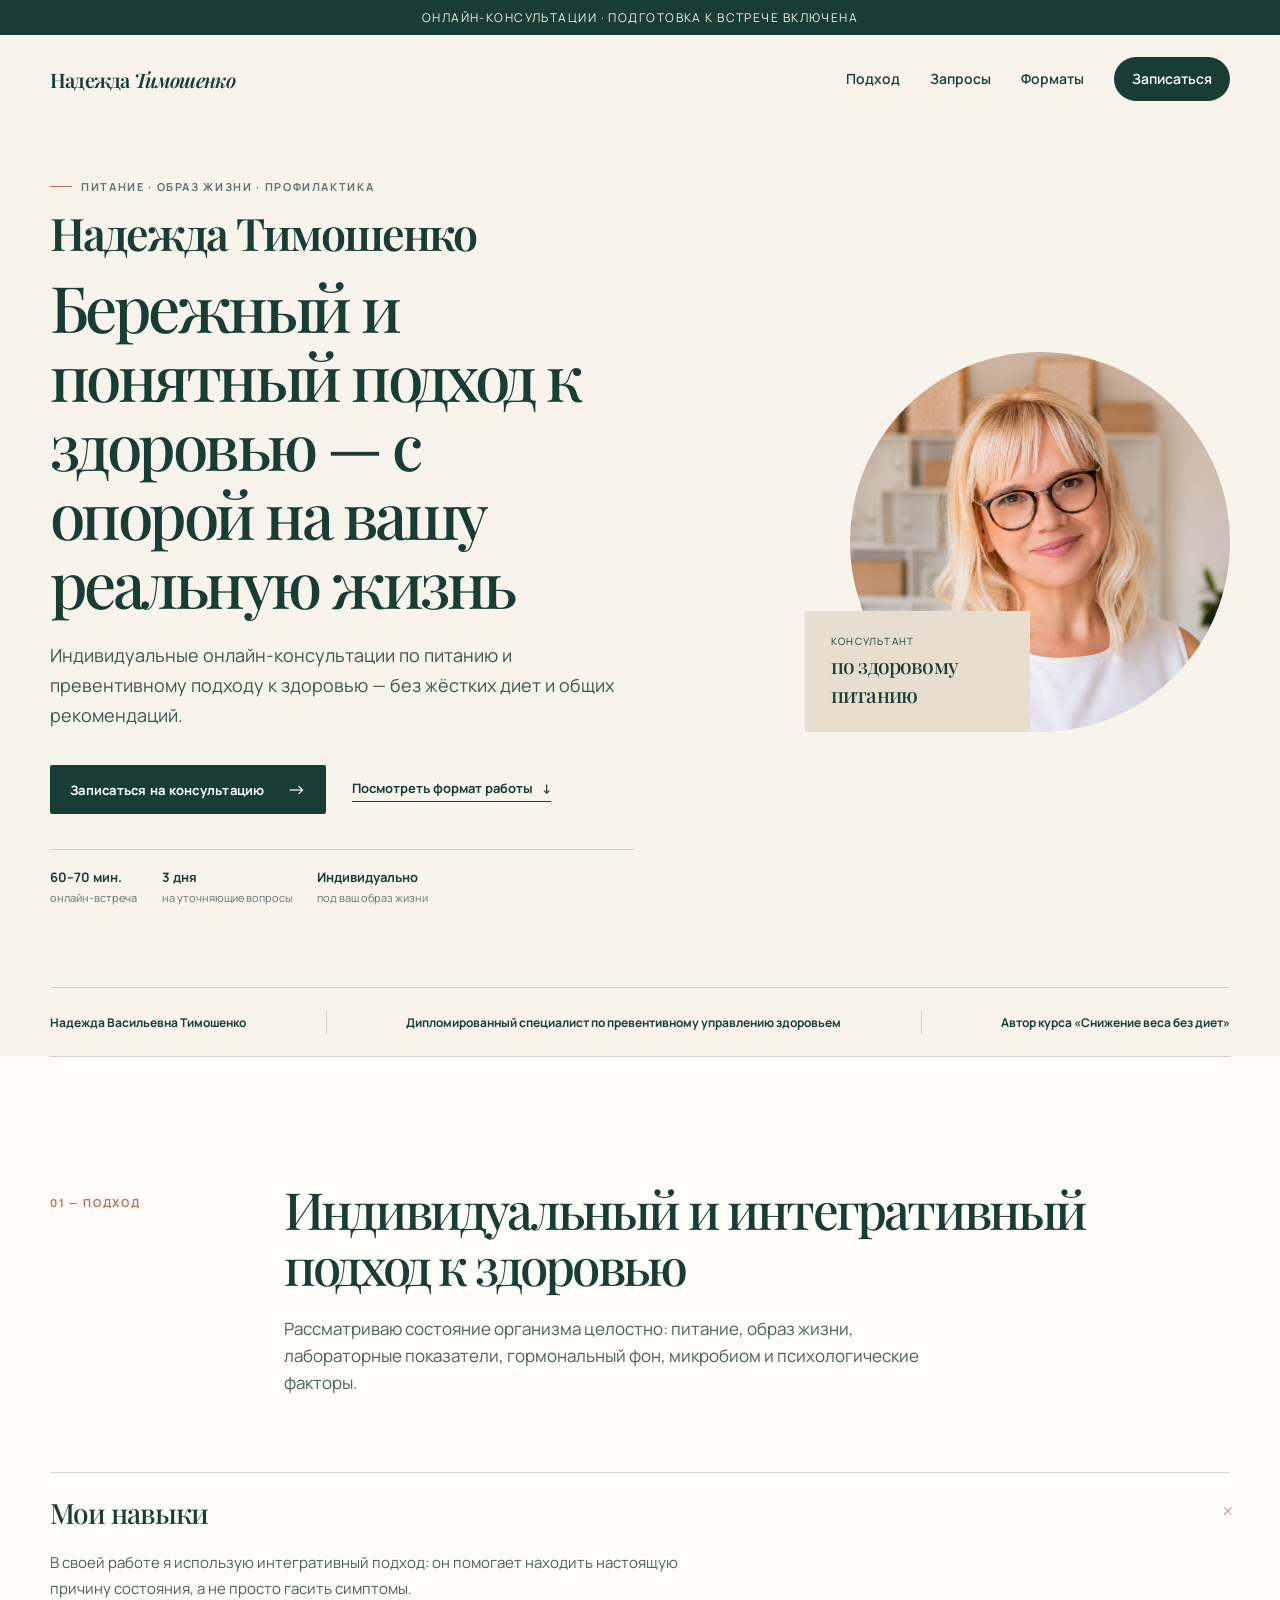
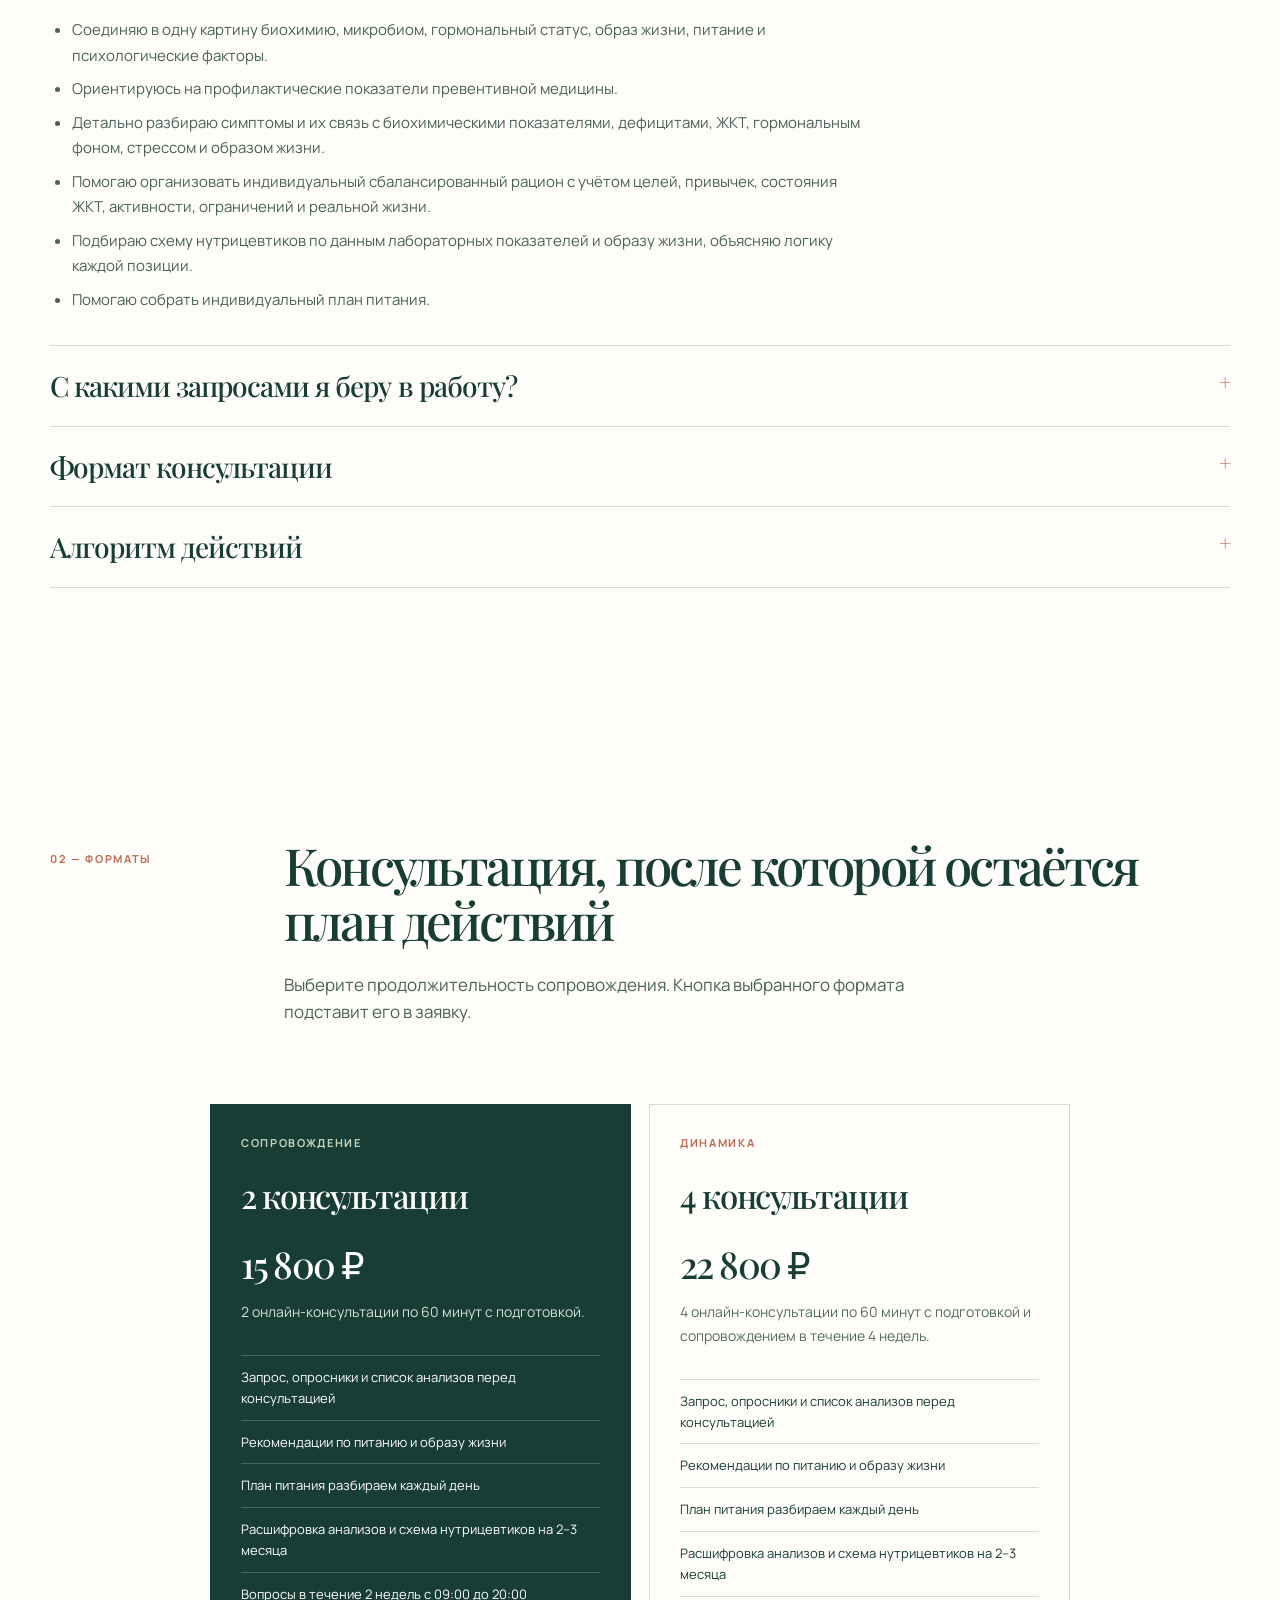
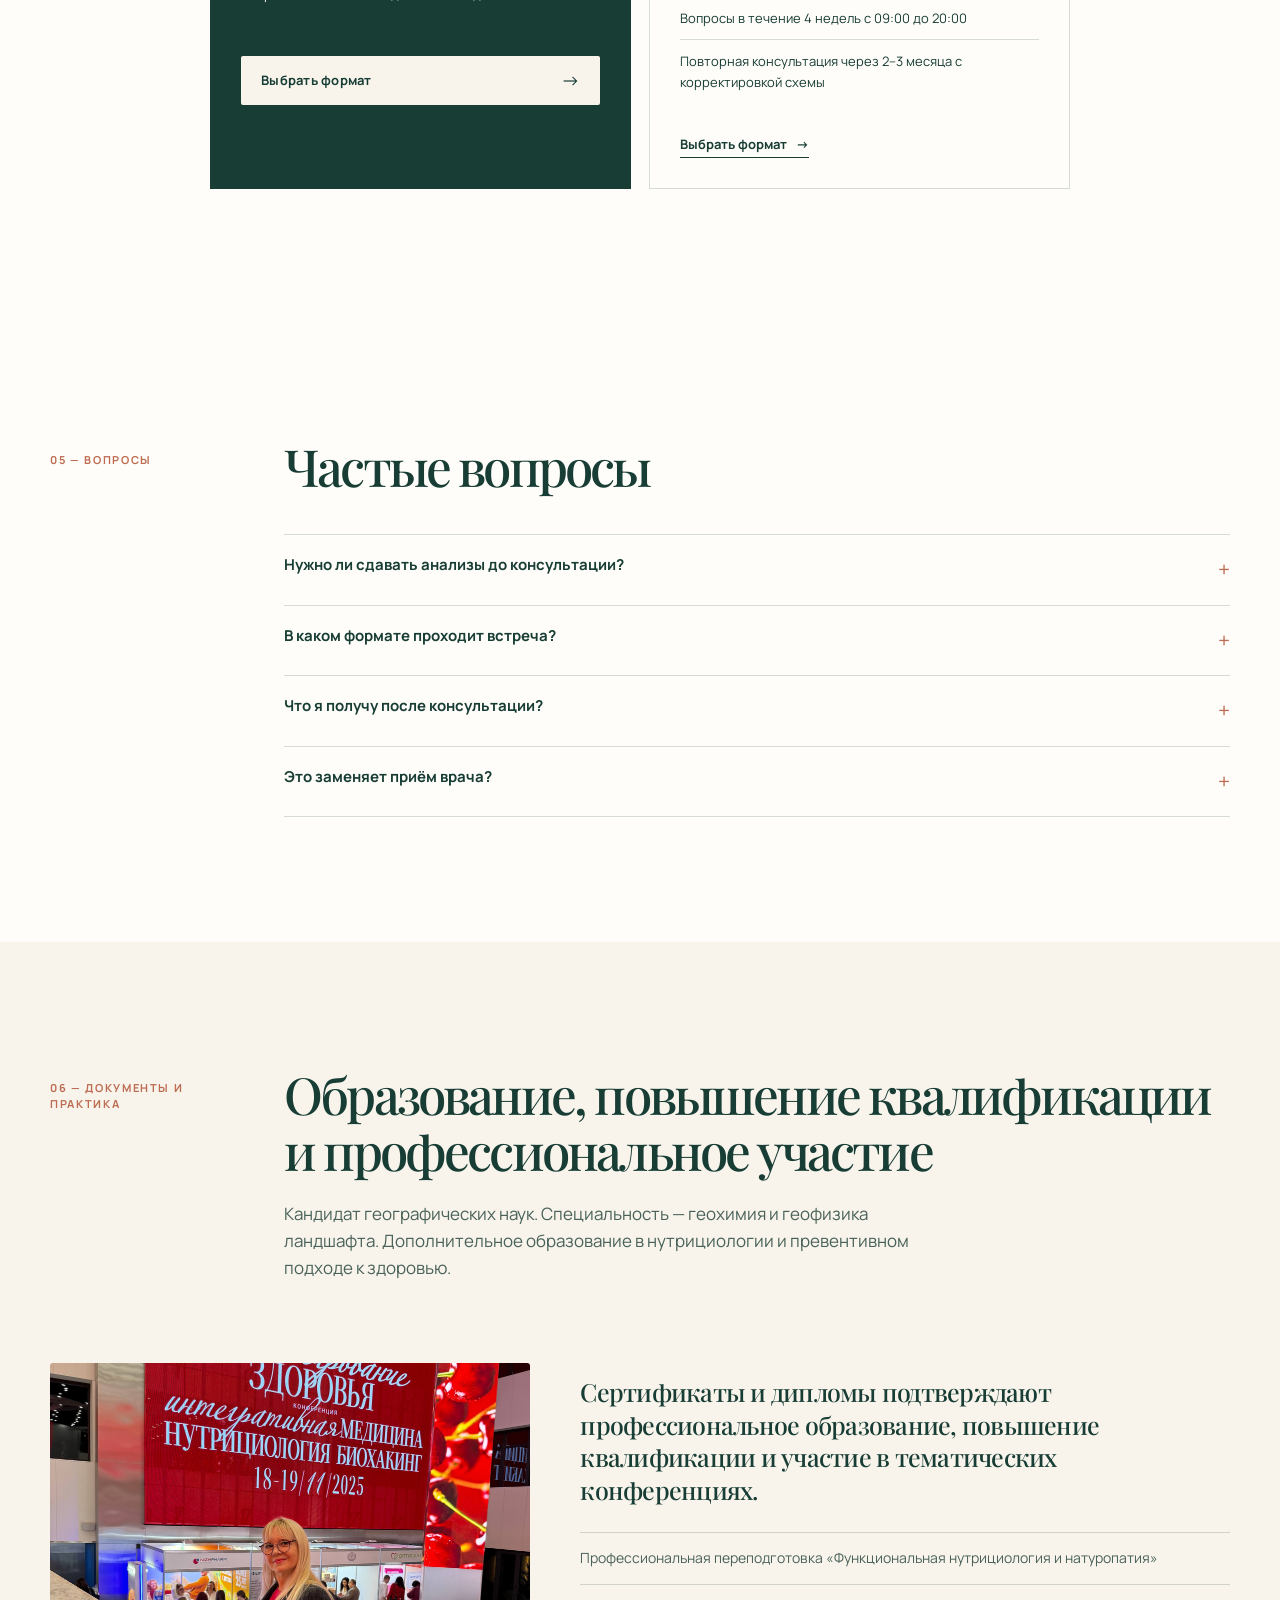
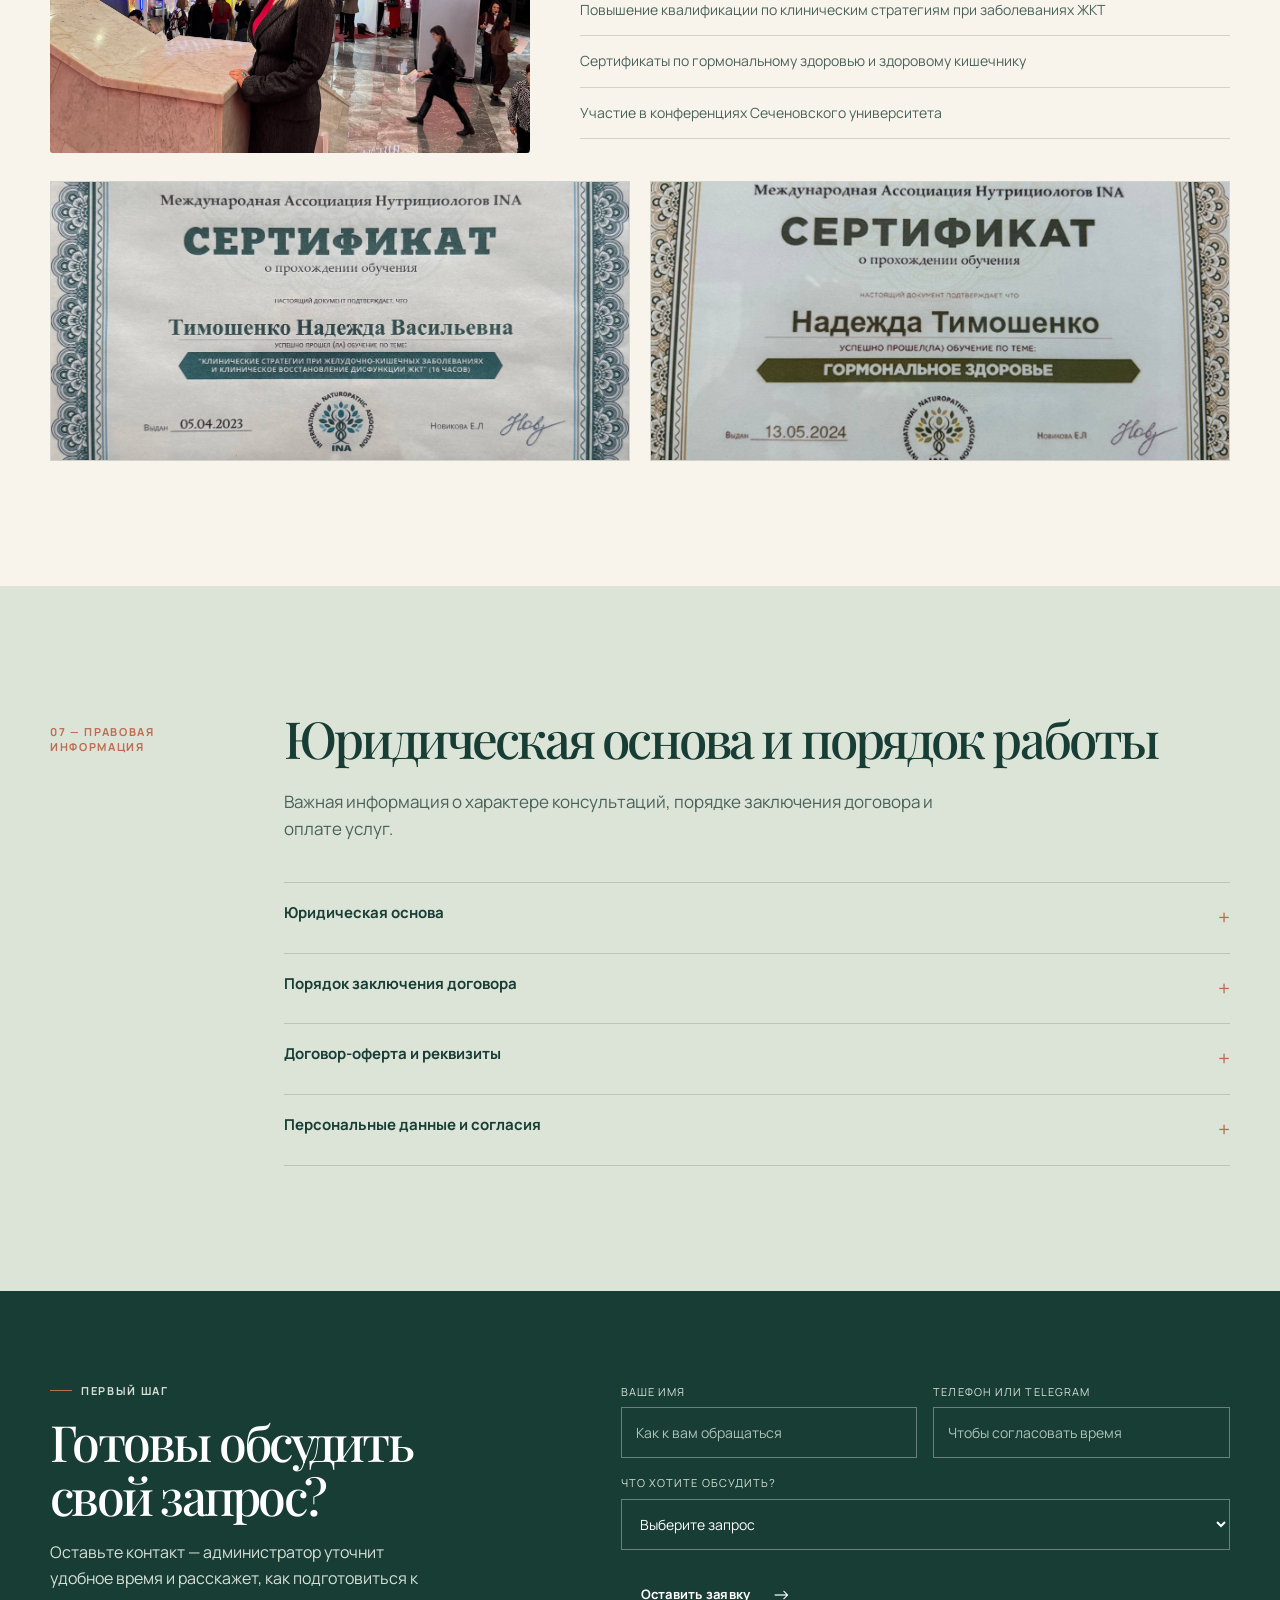
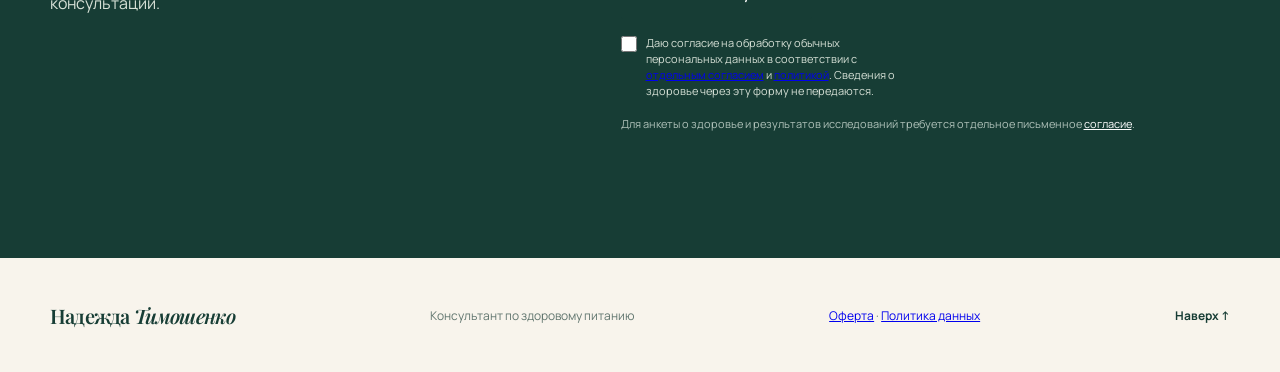
==== index.html @ 9a9a6f7f "Update consultation content and packages" ====
<!doctype html>
<html lang="ru">
  <head>
    <meta charset="UTF-8" />
    <meta name="viewport" content="width=device-width, initial-scale=1.0" />
    <meta
      name="description"
      content="Надежда Тимошенко — консультант по здоровому питанию и превентивному управлению здоровьем. Онлайн-консультации с подготовкой и понятным планом действий."
    />
    <meta name="theme-color" content="#183c35" />
    <title>Надежда Тимошенко — консультации по здоровому питанию</title>
    <link rel="preconnect" href="https://fonts.googleapis.com" />
    <link rel="preconnect" href="https://fonts.gstatic.com" crossorigin />
    <link
      href="https://fonts.googleapis.com/css2?family=Manrope:wght@400;500;600;700&family=Playfair+Display:wght@500;600&display=swap"
      rel="stylesheet"
    />
    <link rel="stylesheet" href="styles.css" />
    <link rel="stylesheet" href="updates.css" />
    <style>
      .hero-name {
        font:
          600 clamp(31px, 3.5vw, 47px) / 1.05 "Playfair Display",
          Georgia,
          serif;
        letter-spacing: -0.045em;
        margin: 14px 0 0;
        color: #173d35;
      }
      .credentials {
        background: #f8f4ec;
      }
      .lead-form .consent-check {
        display: flex;
        gap: 9px;
        align-items: flex-start;
        color: #d6e0d6;
        font-size: 11px;
        line-height: 1.45;
        letter-spacing: 0;
        text-transform: none;
      }
      .lead-form .consent-check input {
        min-height: auto;
        width: 16px;
        height: 16px;
        margin: 1px 0 0;
        padding: 0;
        flex: 0 0 auto;
      }
      .credentials-grid {
        margin-top: 64px;
        display: grid;
        grid-template-columns: 0.85fr 1.15fr;
        gap: 50px;
        align-items: center;
      }
      .credentials-grid img {
        width: 100%;
        height: 390px;
        object-fit: cover;
        object-position: center;
        border-radius: 3px;
      }
      .credentials-grid p {
        font:
          500 25px/1.3 "Playfair Display",
          Georgia,
          serif;
        letter-spacing: -0.03em;
      }
      .credentials-grid ul {
        list-style: none;
        margin: 26px 0 0;
        padding: 0;
        border-top: 1px solid rgba(23, 61, 53, 0.18);
      }
      .credentials-grid li {
        border-bottom: 1px solid rgba(23, 61, 53, 0.18);
        padding: 14px 0;
        font-size: 14px;
        color: #496259;
      }
      .certificate-gallery {
        display: grid;
        grid-template-columns: 1fr 1fr;
        gap: 20px;
        margin-top: 28px;
      }
      .certificate-gallery img {
        width: 100%;
        height: 280px;
        object-fit: cover;
        border: 1px solid rgba(23, 61, 53, 0.18);
      }
      @media (max-width: 850px) {
        .credentials-grid {
          grid-template-columns: 1fr;
          gap: 36px;
          margin-top: 38px;
        }
        .credentials-grid img {
          height: 360px;
        }
        .certificate-gallery {
          grid-template-columns: 1fr;
        }
        .certificate-gallery img {
          height: auto;
        }
      }
      .legal {
        background: #dce4d8;
      }
      .legal-copy p {
        max-width: 760px;
        margin: 16px 35px 0 0;
        font-size: 15px;
        line-height: 1.7;
        color: #334d44;
      }
      .legal-copy strong {
        color: #173d35;
      }
      .hero-art {
        width: min(380px, 100%);
        height: 380px;
        margin-left: auto;
      }
      .hero-art img {
        display: none;
      }
      .hero-art::before {
        content: "";
        display: block;
        width: 100%;
        height: 100%;
        background: url("assets/nadezhda-timoshenko-profile.png") center/cover
          no-repeat;
        border-radius: 50%;
      }
      @media (max-width: 850px) {
        .hero-art {
          width: min(330px, 100%);
          height: 330px;
          margin: auto;
        }
      }
    </style>
  </head>
  <body>
    <div class="notice">
      Онлайн-консультации · подготовка к встрече включена
    </div>
    <header class="header container">
      <a class="brand" href="#top" aria-label="На главную"
        >Надежда <span>Тимошенко</span></a
      >
      <button class="menu-toggle" aria-expanded="false" aria-controls="menu">
        Меню <span></span>
      </button>
      <nav class="nav" id="menu" aria-label="Основная навигация">
        <a href="#approach">Подход</a><a href="#requests">Запросы</a
        ><a href="#formats">Форматы</a
        ><a class="nav-button" href="#contact">Записаться</a>
      </nav>
    </header>
    <main id="top">
      <section class="hero container">
        <div class="hero-copy">
          <p class="eyebrow">
            <span></span> Питание · образ жизни · профилактика
          </p>
          <p class="hero-name">Надежда Тимошенко</p>
          <h1>
            Бережный и понятный подход к здоровью — с опорой на вашу реальную
            жизнь
          </h1>
          <p class="lead">
            Индивидуальные онлайн-консультации по питанию и превентивному
            подходу к здоровью — без жёстких диет и общих рекомендаций.
          </p>
          <div class="hero-actions">
            <a class="button button-primary" href="#contact"
              >Записаться на консультацию <b>→</b></a
            ><a class="text-link" href="#formats"
              >Посмотреть формат работы <span>↓</span></a
            >
          </div>
          <div class="hero-proof">
            <div><strong>60–70 мин.</strong><span>онлайн-встреча</span></div>
            <div><strong>3 дня</strong><span>на уточняющие вопросы</span></div>
            <div>
              <strong>Индивидуально</strong><span>под ваш образ жизни</span>
            </div>
          </div>
        </div>
        <div class="hero-art">
          <img
            src="assets/nadezhda-timoshenko-conference-2025.jpg"
            alt="Надежда Тимошенко на профессиональной конференции"
          />
          <div class="hero-badge">
            <span>Консультант</span><strong>по здоровому<br />питанию</strong>
          </div>
        </div>
      </section>
      <section class="trust container" aria-label="О специалисте">
        <p>Надежда Васильевна Тимошенко</p>
        <span></span>
        <p>Дипломированный специалист по превентивному управлению здоровьем</p>
        <span></span>
        <p>Автор курса «Снижение веса без диет»</p>
      </section>
      <section class="section approach" id="approach">
        <div class="container split-heading">
          <p class="section-kicker">01 — Подход</p>
          <div>
            <h2>Индивидуальный и интегративный подход к здоровью</h2>
            <p class="section-intro">
              Рассматриваю состояние организма целостно: питание, образ жизни,
              лабораторные показатели, гормональный фон, микробиом и
              психологические факторы.
            </p>
          </div>
        </div>
        <div class="container service-accordions">
          <details open>
            <summary>Мои навыки <span>+</span></summary>
            <div class="accordion-copy">
              <p>В своей работе я использую интегративный подход: он помогает находить настоящую причину состояния, а не просто гасить симптомы.</p>
              <ul>
                <li>Соединяю в одну картину биохимию, микробиом, гормональный статус, образ жизни, питание и психологические факторы.</li>
                <li>Ориентируюсь на профилактические показатели превентивной медицины.</li>
                <li>Детально разбираю симптомы и их связь с биохимическими показателями, дефицитами, ЖКТ, гормональным фоном, стрессом и образом жизни.</li>
                <li>Помогаю организовать индивидуальный сбалансированный рацион с учётом целей, привычек, состояния ЖКТ, активности, ограничений и реальной жизни.</li>
                <li>Подбираю схему нутрицевтиков по данным лабораторных показателей и образу жизни, объясняю логику каждой позиции.</li>
                <li>Помогаю собрать индивидуальный план питания.</li>
              </ul>
            </div>
          </details>
          <details id="requests">
            <summary>С какими запросами я беру в работу? <span>+</span></summary>
            <div class="accordion-copy">
              <ul>
                <li>Хотите разобраться с питанием, сбалансировать рацион, избавиться от тяги к сладкому, скорректировать пищевое поведение и понять, что подходит именно вам.</li>
                <li>Питание меняли, а вес растёт: коррекция веса, метаболический синдром, инсулинорезистентность.</li>
                <li>Хотите понять причину усталости: дефициты, гормональный фон или несколько факторов одновременно.</li>
                <li>Планируете чек-ап здоровья: ключевые маркеры крови, витамины, железо, гормоны, баланс микробиоты.</li>
                <li>Чувствуете снижение энергии и выносливости, нарастает утомляемость, тревожность или ухудшился сон.</li>
                <li>Испытываете хронический стресс.</li>
                <li>Хотите разобраться с анализами, возможными причинами и подобрать нутрицевтики с учётом медицинского ведения.</li>
                <li>Хотите мягко поддержать нервную систему: подобрать нутрицевтики для стресса, сна и концентрации.</li>
                <li>Вам 45–50+ и вы хотите сохранить активность, ясность мышления, вес и хорошее самочувствие.</li>
                <li>Интересует адаптация питания, режима, физической нагрузки и нутрицевтиков под изменения гормонального фона.</li>
                <li>Хотите разобраться с биомаркерами: железом, витаминами, гормонами, маркерами воспаления и окислительного стресса.</li>
              </ul>
              <p class="disclaimer">Мои консультации информационные и проходят в рамках превентивного подхода к здоровью. Они не заменяют медицинский приём и лечение.</p>
            </div>
          </details>
          <details>
            <summary>Формат консультации <span>+</span></summary>
            <div class="accordion-copy"><p>Видеоконсультации проходят через Яндекс Телемост. Связь также возможна через Max или Telegram.</p></div>
          </details>
          <details>
            <summary>Алгоритм действий <span>+</span></summary>
            <div class="accordion-copy">
              <ol>
                <li>Вы записываетесь на консультацию и выбираете в форме возможную дату и время. Подготовка входит в стоимость.</li>
                <li>При записи указываете предпочтительный канал связи.</li>
                <li>Получаете сообщение в мессенджер: время забронировано, после оплаты начинается работа.</li>
                <li>Заполняете анкеты и получаете список анализов; до консультации собирается информация, анализы и анамнез.</li>
                <li>Индивидуальная консультация проходит в мессенджере в формате видеосвязи.</li>
                <li>В тот же день получаете файл с рекомендациями, разбором питания и образа жизни, схемой нутрицевтиков и описанием каждого шага.</li>
                <li>После консультации в течение 3 дней можно задать уточняющие вопросы.</li>
              </ol>
            </div>
          </details>
        </div>
      </section>
      <section class="section formats" id="formats">
        <div class="container split-heading">
          <p class="section-kicker">02 — Форматы</p>
          <div>
            <h2>Консультация, после которой остаётся план действий</h2>
            <p class="section-intro">
              Выберите продолжительность сопровождения. Кнопка выбранного
              формата подставит его в заявку.
            </p>
          </div>
        </div>
        <div class="container format-grid">
          <article class="format-card featured">
            <p class="card-label">Сопровождение</p>
            <h3>2 консультации</h3>
            <p class="price">15 800 ₽</p>
            <p>2 онлайн-консультации по 60 минут с подготовкой.</p>
            <ul>
              <li>Запрос, опросники и список анализов перед консультацией</li>
              <li>Рекомендации по питанию и образу жизни</li>
              <li>План питания разбираем каждый день</li>
              <li>Расшифровка анализов и схема нутрицевтиков на 2–3 месяца</li>
              <li>Вопросы в течение 2 недель с 09:00 до 20:00</li>
            </ul>
            <a class="button button-secondary package-choice" href="#contact" data-package="2 консультации — 15 800 ₽"
              >Выбрать формат <b>→</b></a
            >
          </article>
          <article class="format-card">
            <p class="card-label">Динамика</p>
            <h3>4 консультации</h3>
            <p class="price">22 800 ₽</p>
            <p>
              4 онлайн-консультации по 60 минут с подготовкой и сопровождением
              в течение 4 недель.
            </p>
            <ul>
              <li>Запрос, опросники и список анализов перед консультацией</li>
              <li>Рекомендации по питанию и образу жизни</li>
              <li>План питания разбираем каждый день</li>
              <li>Расшифровка анализов и схема нутрицевтиков на 2–3 месяца</li>
              <li>Вопросы в течение 4 недель с 09:00 до 20:00</li>
              <li>Повторная консультация через 2–3 месяца с корректировкой схемы</li>
            </ul>
            <a class="text-link dark-link package-choice" href="#contact" data-package="4 консультации с сопровождением — 22 800 ₽"
              >Выбрать формат <span>→</span></a
            >
          </article>
        </div>
      </section>
      <section class="section faq">
        <div class="container split-heading">
          <p class="section-kicker">05 — Вопросы</p>
          <div>
            <h2>Частые вопросы</h2>
            <div class="faq-list">
              <details>
                <summary>
                  Нужно ли сдавать анализы до консультации?<span>+</span>
                </summary>
                <p>
                  Не всегда. На старте разбираем ваш запрос и исходные данные;
                  при необходимости вы получите персональный список исследований
                  для следующего шага.
                </p>
              </details>
              <details>
                <summary>
                  В каком формате проходит встреча?<span>+</span>
                </summary>
                <p>
                  Консультации проходят онлайн в формате видеосвязи. После
                  записи администратор согласует удобное время и способ общения.
                </p>
              </details>
              <details>
                <summary>
                  Что я получу после консультации?<span>+</span>
                </summary>
                <p>
                  Вы получите рекомендации по питанию и образу жизни, разбор
                  значимых взаимосвязей и план дальнейшего контроля. В течение
                  трёх дней можно задать уточняющие вопросы.
                </p>
              </details>
              <details>
                <summary>Это заменяет приём врача?<span>+</span></summary>
                <p>
                  Нет. Консультация носит информационный характер в рамках
                  превентивного подхода и не заменяет медицинскую диагностику,
                  лечение или назначения лечащего врача.
                </p>
              </details>
            </div>
          </div>
        </div>
      </section>
      <section class="section credentials">
        <div class="container split-heading">
          <p class="section-kicker">06 — Документы и практика</p>
          <div>
            <h2>
              Образование, повышение квалификации и профессиональное участие
            </h2>
            <p class="section-intro">
              Кандидат географических наук. Специальность — геохимия и геофизика
              ландшафта. Дополнительное образование в нутрициологии и
              превентивном подходе к здоровью.
            </p>
          </div>
        </div>
        <div class="container credentials-grid">
          <img
            src="assets/nadezhda-timoshenko-conference-2025.jpg"
            alt="Надежда Тимошенко на конференции «Моделирование здоровья»"
          />
          <div>
            <p>
              Сертификаты и дипломы подтверждают профессиональное образование,
              повышение квалификации и участие в тематических конференциях.
            </p>
            <ul>
              <li>
                Профессиональная переподготовка «Функциональная нутрициология и
                натуропатия»
              </li>
              <li>
                Повышение квалификации по клиническим стратегиям при
                заболеваниях ЖКТ
              </li>
              <li>
                Сертификаты по гормональному здоровью и здоровому кишечнику
              </li>
              <li>Участие в конференциях Сеченовского университета</li>
            </ul>
          </div>
        </div>
        <div class="container certificate-gallery">
          <img
            src="assets/certificate-gastrointestinal-strategies.jpg"
            alt="Сертификат по клиническим стратегиям при заболеваниях ЖКТ"
          /><img
            src="assets/certificate-hormonal-health.jpg"
            alt="Сертификат по гормональному здоровью"
          />
        </div>
      </section>
      <section class="section legal">
        <div class="container split-heading">
          <p class="section-kicker">07 — Правовая информация</p>
          <div>
            <h2>Юридическая основа и порядок работы</h2>
            <p class="section-intro">
              Важная информация о характере консультаций, порядке заключения
              договора и оплате услуг.
            </p>
            <div class="faq-list">
              <details>
                <summary>Юридическая основа<span>+</span></summary>
                <div class="legal-copy">
                  <p>
                    В соответствии с Постановлением Правительства РФ от
                    16.04.2012 N 291 «О лицензировании медицинской деятельности»
                    (вместе с «Положением о лицензировании медицинской
                    деятельности»)
                    <strong
                      >услуги специалиста по оптимизации здоровья не входят в
                      перечень медицинских услуг, следовательно, лицензированию
                      не подлежат.</strong
                    >
                  </p>
                  <p>
                    В соответствии с законодательством, он не обязан иметь
                    медицинское образование, а также получать дополнительное
                    профессиональное образование.
                  </p>
                  <p>
                    Медицинская деятельность, в отличие от деятельности
                    специалистов по оптимизации здоровья, регулируется в
                    соответствии с Федеральным законом от 21.11.2011 N 323-ФЗ
                    «Об основах охраны здоровья граждан в Российской Федерации».
                  </p>
                  <p>
                    В соответствии с ч.10 ст.2 медицинская деятельность —
                    профессиональная деятельность по оказанию медицинской
                    помощи, проведению медицинских экспертиз, медицинских
                    осмотров и медицинских освидетельствований,
                    санитарно-противоэпидемических (профилактических)
                    мероприятий и профессиональная деятельность, связанная с
                    трансплантацией (пересадкой) органов и (или) тканей,
                    обращением донорской крови и (или) её компонентов в медицине
                    и прочие.
                  </p>
                </div>
              </details>
              <details>
                <summary>Порядок заключения договора<span>+</span></summary>
                <div class="legal-copy">
                  <p>
                    <strong
                      >Условия оказания услуг, их содержание, стоимость, порядок
                      оплаты, отмены и возврата денежных средств определяются
                      публичной офертой, размещённой на сайте.</strong
                    >
                  </p>
                  <p>
                    Публичная оферта регулируется статьями 435 и 437
                    Гражданского кодекса Российской Федерации. До оплаты
                    выбранной услуги клиенту необходимо ознакомиться с условиями
                    оферты.
                  </p>
                  <p>
                    В соответствии со статьёй 438 Гражданского кодекса
                    Российской Федерации акцептом оферты является полное и
                    безоговорочное принятие её условий. Если это предусмотрено
                    условиями оферты,
                    <strong
                      >оплата выбранной услуги признаётся её акцептом.</strong
                    >
                    С момента акцепта договор считается заключённым.
                  </p>
                  <p>
                    При оказании услуг соблюдаются применимые положения Закона
                    РФ от 07.02.1992 № 2300-1 «О защите прав потребителей», в
                    том числе статьи 8 и 10, предусматривающие право потребителя
                    на необходимую и достоверную информацию об исполнителе,
                    услугах, их стоимости и условиях приобретения.
                  </p>
                </div>
              </details>
              <details>
                <summary>Договор-оферта и реквизиты<span>+</span></summary>
                <div class="legal-copy">
                  <p>
                    Полный текст условий, порядок оплаты, отмены и возврата,
                    а также реквизиты Исполнителя размещены в
                    <a href="offer.html">договоре-оферте</a>.
                  </p>
                </div>
              </details>
              <details>
                <summary>Персональные данные и согласия<span>+</span></summary>
                <div class="legal-copy">
                  <p>
                    Обработка обычных персональных данных оформляется
                    отдельно: <a href="privacy.html">политика</a> и
                    <a href="consent-personal-data.html">согласие</a>.
                  </p>
                  <p>
                    Сведения о здоровье, самочувствии и результаты исследований
                    передаются только после отдельного письменного
                    <a href="consent-health-data.html">согласия на обработку
                    специальных категорий данных</a>.
                  </p>
                </div>
              </details>
            </div>
          </div>
        </div>
      </section>
      <section class="contact" id="contact">
        <div class="container contact-layout">
          <div>
            <p class="eyebrow"><span></span> Первый шаг</p>
            <h2>Готовы обсудить свой запрос?</h2>
            <p>
              Оставьте контакт — администратор уточнит удобное время и
              расскажет, как подготовиться к консультации.
            </p>
          </div>
          <form class="lead-form" data-lead-form>
            <label
              >Ваше имя<input
                name="name"
                type="text"
                autocomplete="name"
                placeholder="Как к вам обращаться"
                required /></label
            ><label
              >Телефон или Telegram<input
                name="contact"
                type="text"
                autocomplete="tel"
                placeholder="Чтобы согласовать время"
                required /></label
            ><label
              >Что хотите обсудить?<select name="request">
                <option value="">Выберите запрос</option>
                <option>2 консультации — 15 800 ₽</option>
                <option>4 консультации с сопровождением — 22 800 ₽</option>
                <option>Питание и вес</option>
                <option>Усталость и энергия</option>
                <option>Анализы и чек-ап</option>
                <option>Стресс и сон</option>
                <option>Другое</option>
              </select></label
            ><button class="button button-primary" type="submit">
              Оставить заявку <b>→</b>
            </button>
            <label class="consent-check"
              ><input type="checkbox" name="personal-data-consent" required />
              <span>Даю согласие на обработку обычных персональных данных в соответствии с <a href="consent-personal-data.html">отдельным согласием</a> и <a href="privacy.html">политикой</a>. Сведения о здоровье через эту форму не передаются.</span></label
            >
            <p class="form-note">Для анкеты о здоровье и результатов исследований требуется отдельное письменное <a href="consent-health-data.html">согласие</a>.</p>
            <p class="form-status" aria-live="polite"></p>
          </form>
        </div>
      </section>
    </main>
    <footer class="footer container">
      <a class="brand" href="#top">Надежда <span>Тимошенко</span></a>
      <p>Консультант по здоровому питанию</p>
      <p><a href="offer.html">Оферта</a> · <a href="privacy.html">Политика данных</a></p>
      <a href="#top">Наверх ↑</a>
    </footer>
    <div class="mobile-cta">
      <a href="#contact">Записаться на консультацию <span>→</span></a>
    </div>
    <script src="script.js"></script>
  </body>
</html>
---- styles.css ----
:root{--ink:#173d35;--cream:#f8f4ec;--paper:#fffdf9;--sage:#dce4d8;--sand:#e8ded0;--clay:#bd6c51;--line:rgba(23,61,53,.18);--muted:#60756e;--serif:"Playfair Display",Georgia,serif;--sans:"Manrope",Arial,sans-serif}*{box-sizing:border-box}html{scroll-behavior:smooth}body{margin:0;background:var(--cream);color:var(--ink);font-family:var(--sans);font-size:16px;line-height:1.6}.container{width:min(1180px,calc(100% - 48px));margin:0 auto}.notice{background:var(--ink);color:#f6f0e5;text-align:center;font-size:12px;letter-spacing:.12em;padding:8px 20px;text-transform:uppercase}.header{height:88px;display:flex;align-items:center;justify-content:space-between;position:relative}.brand{color:var(--ink);text-decoration:none;font:600 20px/1.15 var(--serif);letter-spacing:-.04em}.brand span{font-style:italic}.nav{display:flex;gap:30px;align-items:center}.nav a{color:var(--ink);text-decoration:none;font-size:14px;font-weight:600}.nav-button{background:var(--ink);color:white!important;padding:11px 18px;border-radius:99px}.menu-toggle{display:none}.hero{min-height:630px;display:grid;grid-template-columns:1.04fr .96fr;gap:56px;align-items:center;padding:56px 0 82px}.eyebrow,.section-kicker,.card-label{font-size:11px;line-height:1.4;font-weight:700;letter-spacing:.15em;text-transform:uppercase}.eyebrow{display:flex;gap:9px;align-items:center;color:var(--muted)}.eyebrow span{width:22px;height:1px;background:var(--clay)}h1,h2,h3,p{margin-top:0}h1,h2{font-family:var(--serif);font-weight:500;letter-spacing:-.055em;line-height:1.08}h1{font-size:clamp(43px,5vw,68px);margin:16px 0 24px;max-width:690px}h2{font-size:clamp(35px,4vw,53px);margin-bottom:22px}.lead{font-size:18px;line-height:1.65;color:#3c564d;max-width:600px}.hero-actions{display:flex;align-items:center;gap:26px;margin:35px 0}.button{display:inline-flex;align-items:center;justify-content:space-between;gap:22px;border:0;border-radius:2px;padding:15px 20px;text-decoration:none;font:700 13px var(--sans);letter-spacing:.02em;cursor:pointer}.button b{font-size:19px;font-weight:400;line-height:1}.button-primary{background:var(--ink);color:white}.button-secondary{background:#f8f4ec;color:var(--ink);width:100%;margin-top:10px}.text-link{color:var(--ink);font-size:13px;font-weight:700;text-decoration:none;border-bottom:1px solid var(--ink);padding-bottom:2px}.text-link span{padding-left:6px}.hero-proof{display:flex;gap:25px;border-top:1px solid var(--line);padding-top:17px}.hero-proof div{display:grid;gap:2px}.hero-proof strong{font-size:13px}.hero-proof span{font-size:11px;color:var(--muted);line-height:1.4}.hero-art{height:540px;position:relative}.hero-art img{width:100%;height:100%;object-fit:cover;object-position:center;border-radius:160px 160px 4px 4px;display:block}.hero-badge{position:absolute;bottom:0;left:-45px;padding:22px 26px;background:var(--sand);width:225px}.hero-badge span{display:block;font-size:10px;letter-spacing:.12em;text-transform:uppercase;margin-bottom:4px}.hero-badge strong{font:500 21px/1.18 var(--serif);letter-spacing:-.04em}.trust{border-top:1px solid var(--line);border-bottom:1px solid var(--line);display:flex;align-items:center;justify-content:space-between;gap:20px;padding:22px 0;font-size:12px;font-weight:700}.trust p{margin:0}.trust span{height:24px;width:1px;background:var(--line)}.section{padding:125px 0}.split-heading{display:grid;grid-template-columns:190px 1fr;gap:44px}.section-kicker{color:var(--clay);padding-top:13px}.section-intro{max-width:680px;font-size:17px;color:#496259}.approach{background:var(--paper)}.approach-grid{display:grid;grid-template-columns:repeat(3,1fr);gap:0;margin-top:70px;border-top:1px solid var(--line)}.approach-grid article{padding:31px 32px 12px 0;border-right:1px solid var(--line);margin-right:27px}.approach-grid article:last-child{border:0;margin:0}.approach-grid span,.request-icon{font:700 12px var(--sans);color:var(--clay)}h3{font:500 27px/1.15 var(--serif);letter-spacing:-.04em;margin:16px 0 12px}.approach-grid p,.requests-grid p,.format-card>p:not(.price):not(.card-label){font-size:14px;line-height:1.7;color:#526b61}.requests{background:var(--sage)}.requests-grid{display:grid;grid-template-columns:repeat(3,1fr);gap:16px;margin-top:64px}.requests-grid article{background:rgba(255,255,255,.48);min-height:228px;padding:25px}.request-icon{display:inline-flex;justify-content:center;align-items:center;border:1px solid var(--line);border-radius:50%;width:35px;height:35px;font-size:10px}.expertise{background:var(--ink);color:#f8f4ec}.expertise-layout{display:grid;grid-template-columns:1fr 1fr;gap:90px}.expertise .section-kicker{color:#c6d5be}.expertise h2{font-size:44px}.expertise-card>p:not(.section-kicker){max-width:490px;color:#d6e0d6;font-size:15px}.dark-link{color:var(--ink);border-color:var(--ink)}.expertise .dark-link{color:#f8f4ec;border-color:#f8f4ec;display:inline-block;margin-top:15px}.expertise-list{padding:0;margin:0;list-style:none;border-top:1px solid rgba(255,255,255,.25)}.expertise-list li{display:grid;grid-template-columns:57px 1fr;gap:15px;padding:25px 0;border-bottom:1px solid rgba(255,255,255,.25)}.expertise-list span{font-size:12px;color:#c6d5be}.expertise-list p{font:500 23px/1.25 var(--serif);letter-spacing:-.03em;margin:0}.formats{background:var(--paper)}.format-grid{display:grid;grid-template-columns:repeat(3,1fr);gap:18px;margin-top:62px;align-items:stretch}.format-card{border:1px solid var(--line);padding:30px;display:flex;flex-direction:column}.format-card.featured{background:var(--ink);color:white;border-color:var(--ink);transform:translateY(-12px)}.format-card .card-label{color:var(--clay)}.format-card.featured .card-label{color:#c6d5be}.format-card h3{font-size:33px}.price{font:500 37px/1 var(--serif);letter-spacing:-.05em;margin:18px 0}.format-card.featured>p:not(.price):not(.card-label){color:#d6e0d6}.format-card ul{list-style:none;padding:0;margin:17px 0 30px;font-size:13px;line-height:1.6}.format-card li{border-top:1px solid var(--line);padding:11px 0}.format-card.featured li{border-color:rgba(255,255,255,.2)}.format-card .text-link{margin-top:auto;align-self:flex-start}.process{background:var(--sand)}.process-layout{display:grid;grid-template-columns:.75fr 1.25fr;gap:80px}.process-layout ol{list-style:none;padding:0;margin:0}.process-layout li{display:grid;grid-template-columns:55px 1fr;gap:18px;border-top:1px solid var(--line);padding:25px 0}.process-layout li span{font:500 26px var(--serif);color:var(--clay)}.process-layout h3{font-size:25px;margin:0 0 6px}.process-layout li p{margin:0;color:#526b61;font-size:14px}.faq{background:var(--paper)}.faq-list{margin-top:40px;border-top:1px solid var(--line)}details{border-bottom:1px solid var(--line);padding:18px 0}summary{list-style:none;font-weight:700;font-size:15px;cursor:pointer;display:flex;justify-content:space-between;gap:20px}summary::-webkit-details-marker{display:none}summary span{font-size:21px;font-weight:400;color:var(--clay)}details[open] summary span{transform:rotate(45deg)}details p{font-size:14px;color:#526b61;max-width:650px;margin:13px 35px 2px 0}.contact{background:var(--ink);color:white;padding:92px 0}.contact-layout{display:grid;grid-template-columns:.85fr 1.15fr;gap:120px}.contact .eyebrow{color:#d6e0d6}.contact h2{font-size:50px;margin:17px 0}.contact>div>div>p:not(.eyebrow){color:#d6e0d6;max-width:390px}.lead-form{display:grid;grid-template-columns:1fr 1fr;gap:16px}.lead-form label{display:grid;gap:7px;font-size:11px;letter-spacing:.1em;text-transform:uppercase;color:#d6e0d6}.lead-form label:nth-child(3),.lead-form button,.form-note,.form-status{grid-column:1/-1}.lead-form input,.lead-form select{border:1px solid rgba(255,255,255,.35);background:transparent;color:white;min-height:51px;padding:0 14px;font:14px var(--sans);border-radius:0}.lead-form input::placeholder{color:#afc1b9}.lead-form select option{color:var(--ink)}.lead-form .button{justify-self:start;margin-top:4px}.form-note,.form-status{font-size:11px;color:#afc1b9;margin:0}.form-note a{color:white}.form-status{min-height:18px;color:#e0d8a8}.footer{min-height:114px;display:flex;align-items:center;justify-content:space-between;gap:20px;font-size:12px}.footer p{margin:0;color:var(--muted)}.footer>a:last-child{color:var(--ink);font-weight:700;text-decoration:none}.mobile-cta{display:none}
@media(max-width:850px){.container{width:min(100% - 36px,620px)}.header{height:74px}.menu-toggle{display:flex;border:0;background:transparent;color:var(--ink);font:700 12px var(--sans);gap:8px;align-items:center}.menu-toggle span{width:18px;height:1px;background:var(--ink)}.nav{position:absolute;z-index:9;top:66px;left:0;right:0;background:var(--paper);padding:18px;display:none;box-shadow:0 16px 30px rgba(23,61,53,.12);align-items:stretch;gap:14px}.nav.open{display:flex;flex-direction:column}.nav-button{text-align:center}.hero{grid-template-columns:1fr;padding:30px 0 58px;gap:34px;min-height:0}.hero-copy{order:1}.hero-art{order:2;height:430px}.hero-badge{left:0;padding:18px;width:205px}.hero-proof{gap:14px}.hero-proof strong{font-size:11px}.hero-proof span{font-size:10px}.trust{display:grid;grid-template-columns:1fr;gap:8px;padding:20px 0}.trust span{display:none}.section{padding:75px 0}.split-heading{grid-template-columns:1fr;gap:10px}.section-kicker{padding:0}.approach-grid,.requests-grid,.format-grid{grid-template-columns:1fr;margin-top:38px}.approach-grid article{padding:24px 0;margin:0;border-right:0;border-bottom:1px solid var(--line)}.requests-grid{gap:9px}.requests-grid article{min-height:0}.expertise-layout,.process-layout,.contact-layout{grid-template-columns:1fr;gap:45px}.expertise h2,.contact h2{font-size:40px}.format-card.featured{transform:none}.process-layout{gap:36px}.contact{padding:70px 0 105px}.lead-form{grid-template-columns:1fr}.lead-form label{grid-column:1/-1}.footer{padding:34px 0 87px;align-items:flex-start;flex-direction:column;gap:10px}.mobile-cta{display:block;position:fixed;z-index:10;bottom:0;left:0;right:0;background:var(--ink);padding:10px 18px;box-shadow:0 -4px 18px rgba(0,0,0,.15)}.mobile-cta a{display:flex;justify-content:space-between;text-decoration:none;color:white;background:#c46f52;padding:13px 16px;font-size:13px;font-weight:700}}
@media(max-width:450px){.notice{font-size:9px}.hero{padding-top:18px}h1{font-size:40px}.lead{font-size:16px}.hero-actions{align-items:flex-start;flex-direction:column;gap:19px;margin:28px 0}.hero-art{height:360px}.hero-proof{display:grid;grid-template-columns:1fr 1fr}.hero-proof div:last-child{grid-column:1/-1}.section-intro{font-size:16px}.expertise-list p{font-size:20px}.format-card{padding:24px}.footer .brand{font-size:19px}}
---- updates.css ----
.service-accordions {
  margin-top: 58px;
  border-top: 1px solid var(--line);
}

.service-accordions details {
  padding: 23px 0;
}

.service-accordions summary {
  font: 500 28px/1.2 var(--serif);
  letter-spacing: -0.035em;
}

.accordion-copy {
  max-width: 860px;
  padding: 8px 48px 2px 0;
}

.accordion-copy p,
.accordion-copy li {
  font-size: 15px;
  line-height: 1.7;
  color: #496259;
}

.accordion-copy ul,
.accordion-copy ol {
  margin: 16px 0 0;
  padding-left: 22px;
}

.accordion-copy li {
  margin: 8px 0;
}

.accordion-copy .disclaimer {
  margin-top: 22px;
  font-size: 13px;
  color: var(--muted);
}

.format-grid {
  grid-template-columns: repeat(2, minmax(0, 1fr));
  max-width: 860px;
}

.format-card.featured {
  transform: none;
}

.package-choice {
  cursor: pointer;
}

@media (max-width: 850px) {
  .service-accordions {
    margin-top: 38px;
  }

  .service-accordions summary {
    font-size: 24px;
  }

  .accordion-copy {
    padding-right: 0;
  }
}
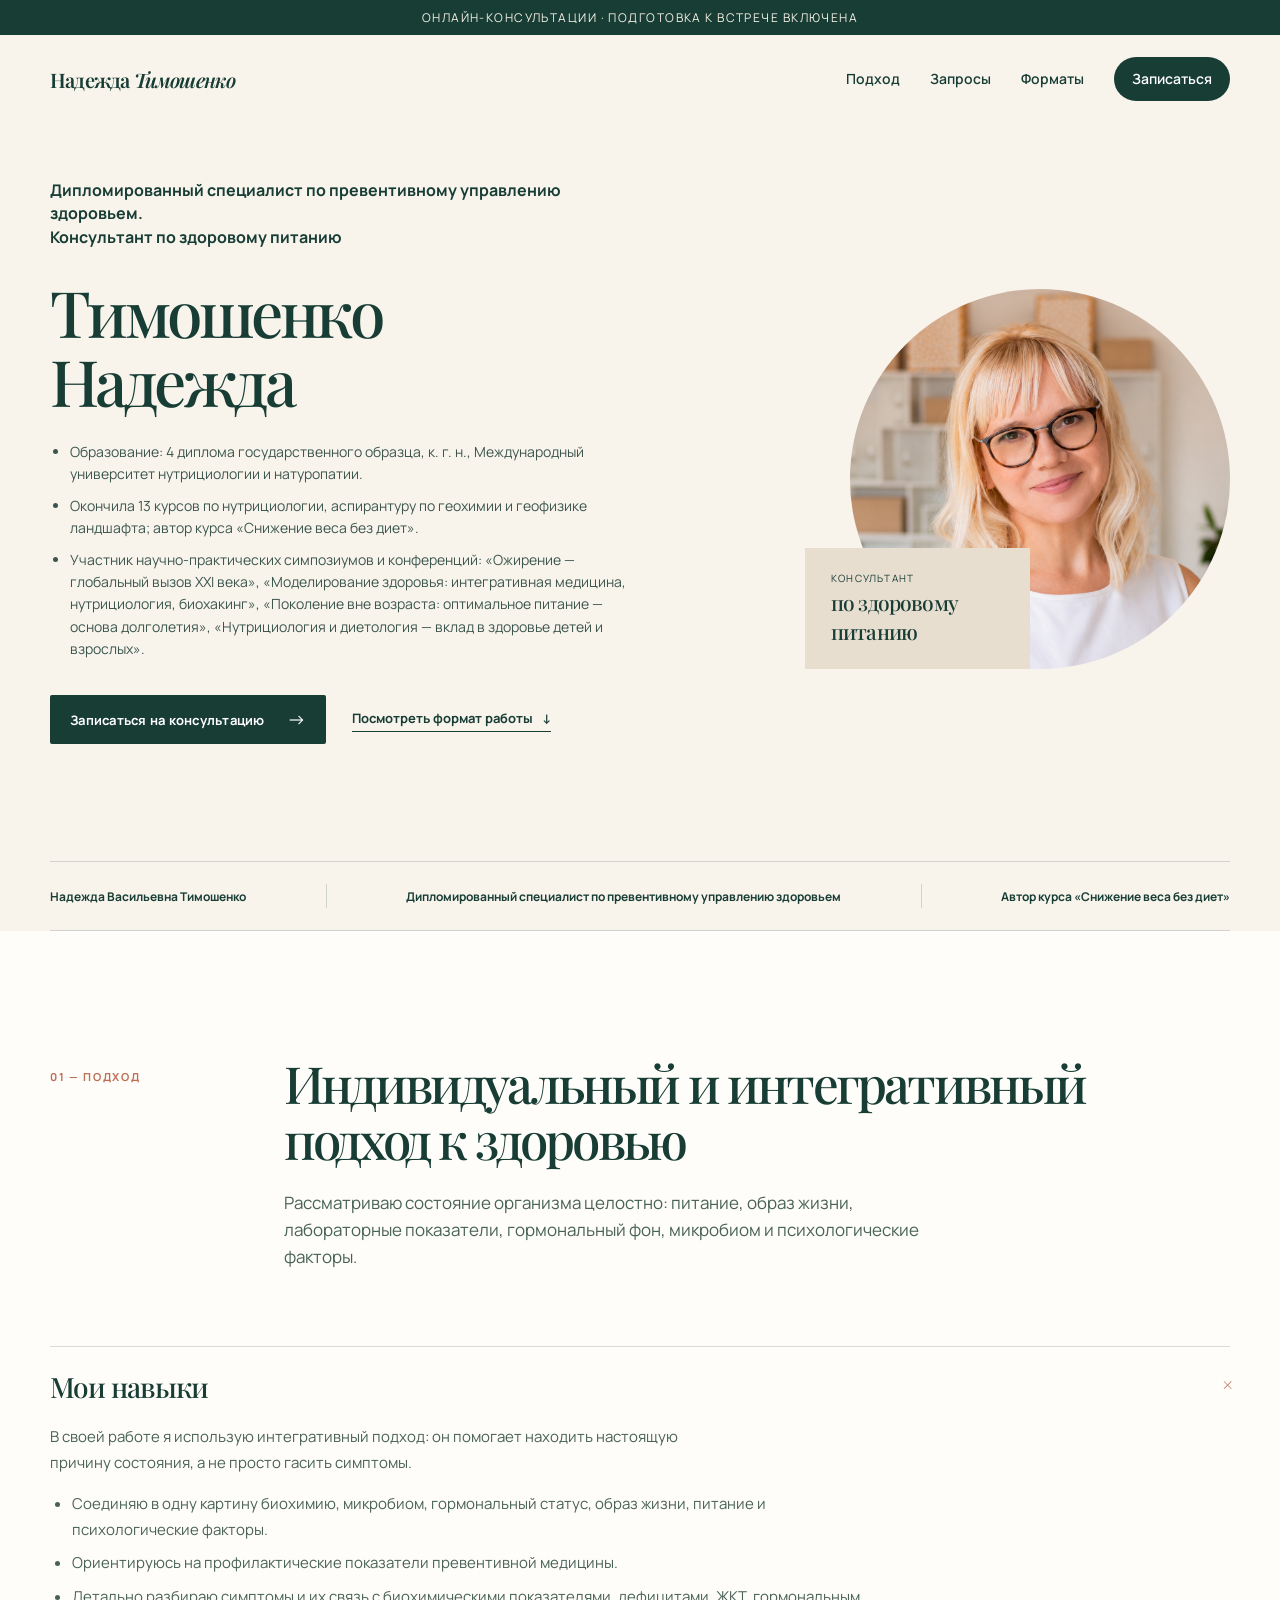
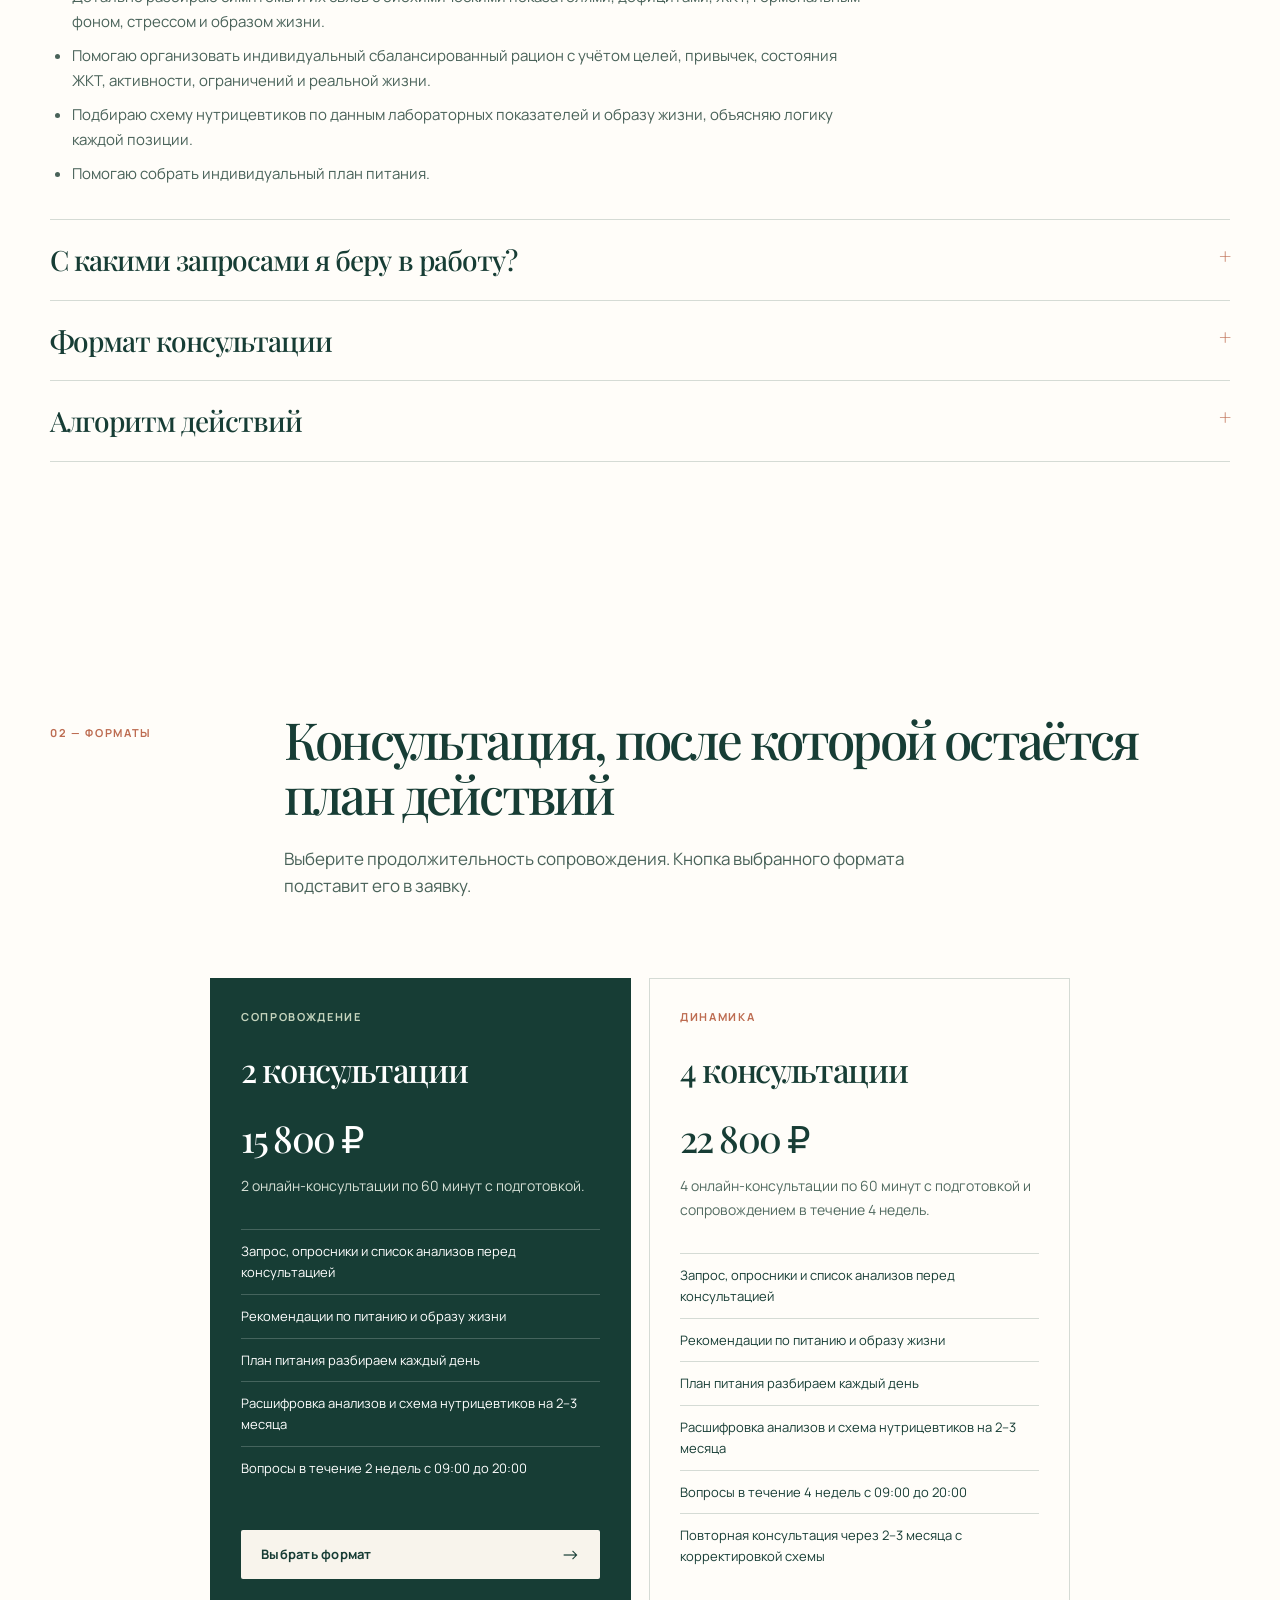
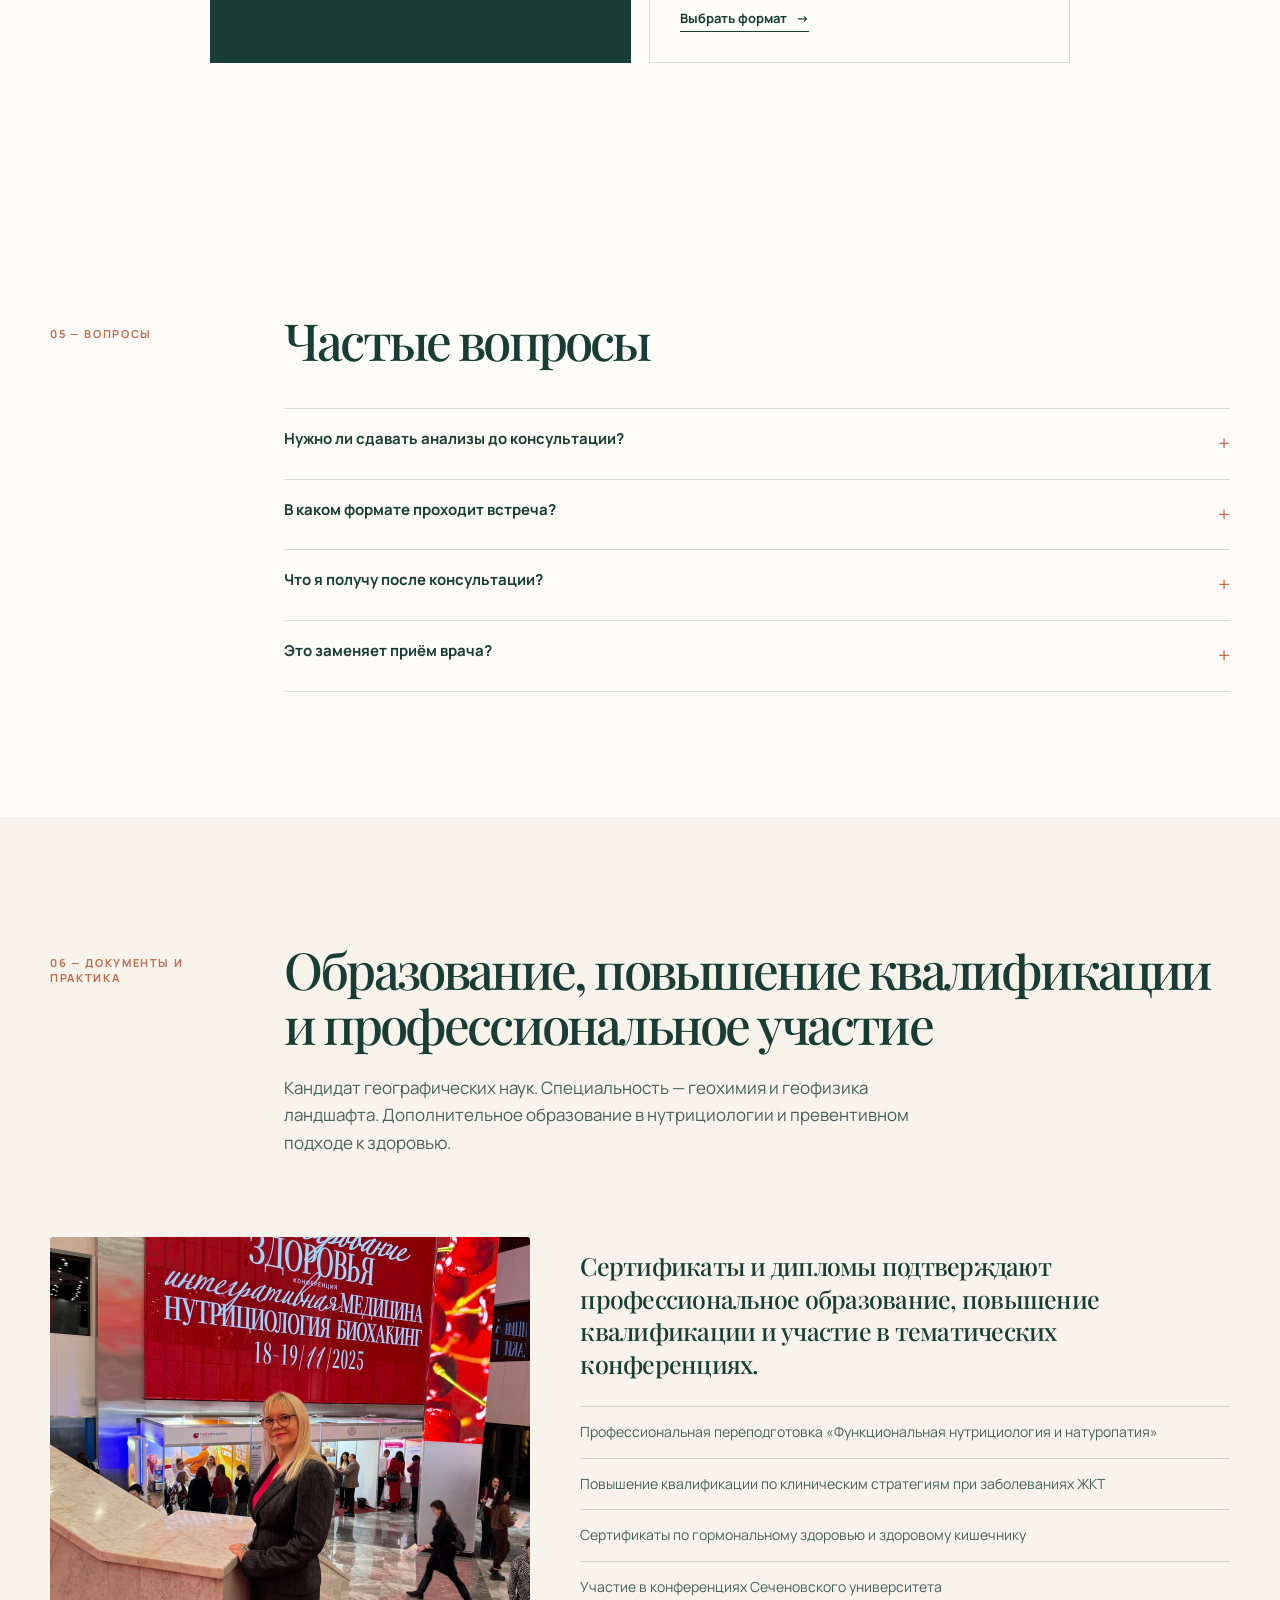
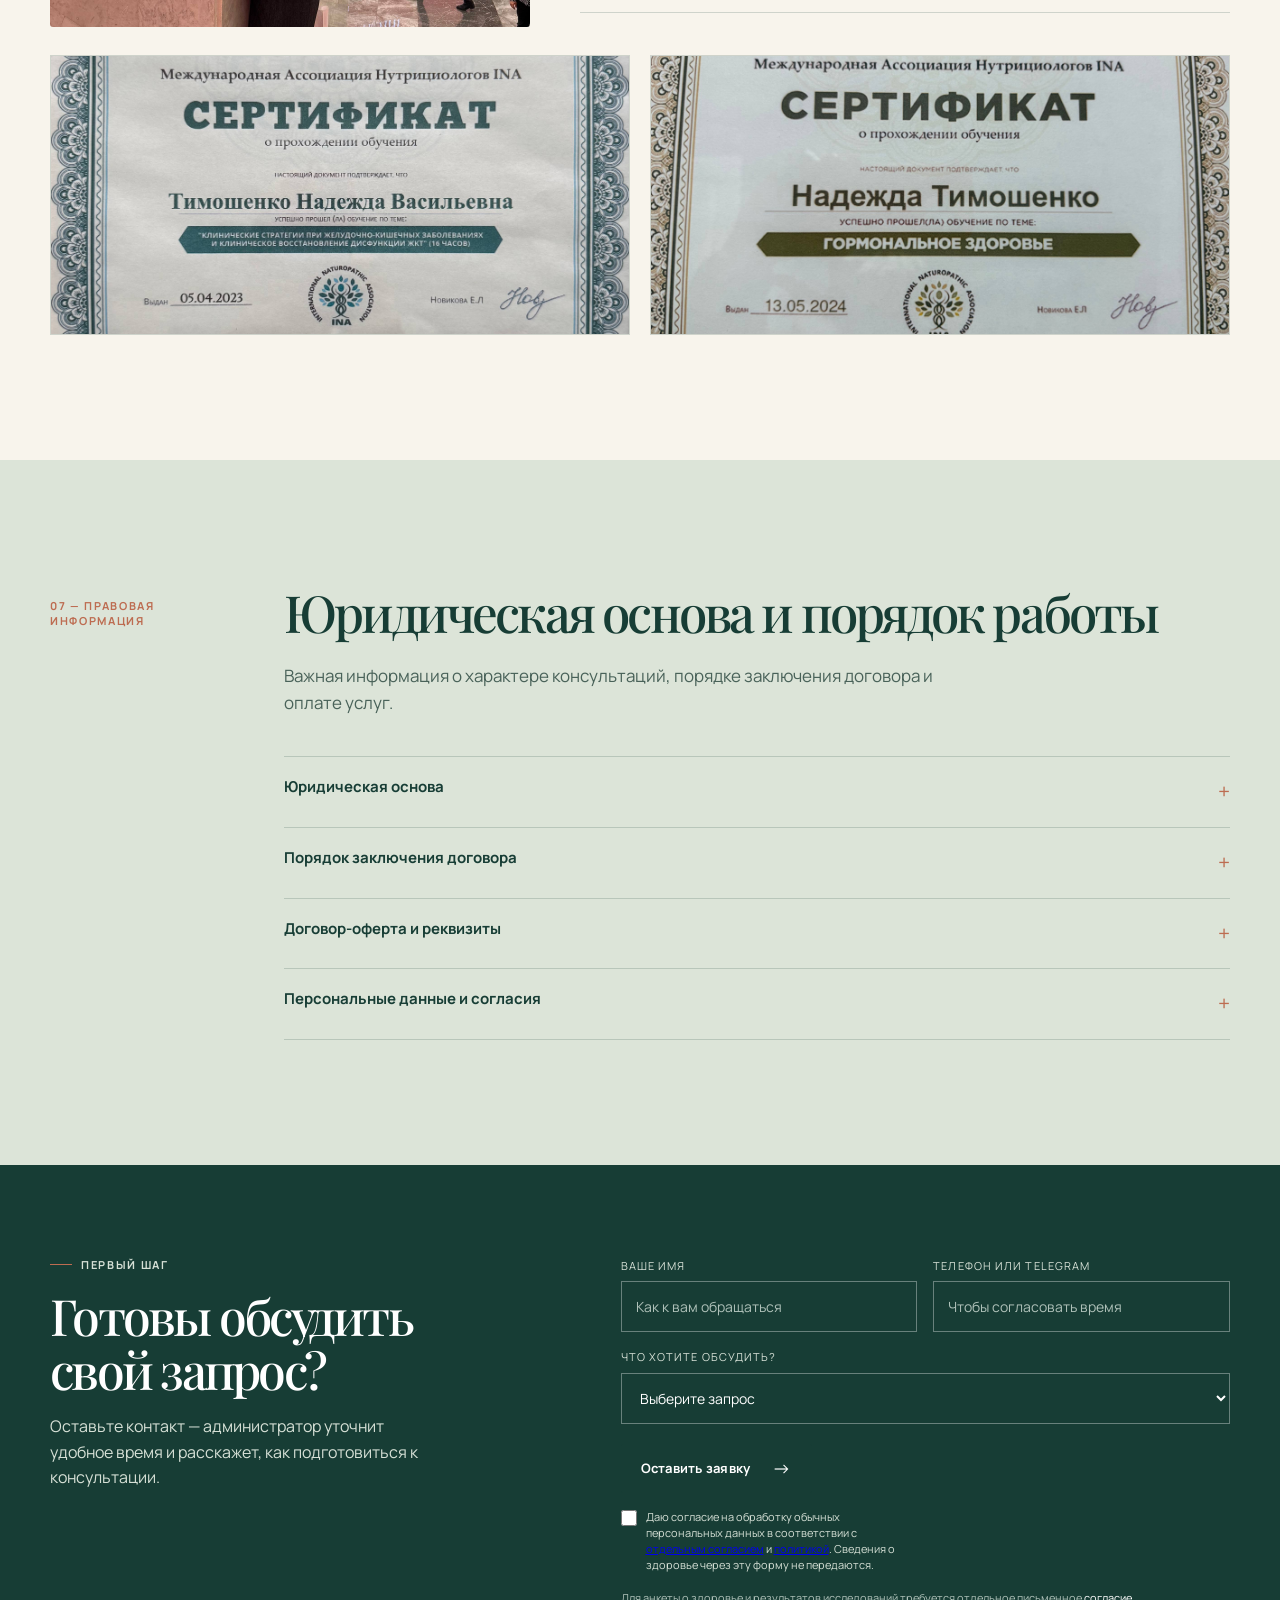
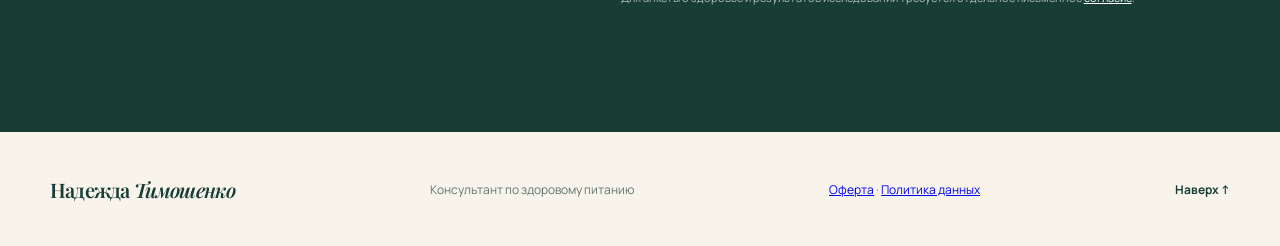
==== commit 566de521: "Update hero credentials" ====
--- a/index.html
+++ b/index.html
@@ -168,31 +168,19 @@
     <main id="top">
       <section class="hero container">
         <div class="hero-copy">
-          <p class="eyebrow">
-            <span></span> Питание · образ жизни · профилактика
-          </p>
-          <p class="hero-name">Надежда Тимошенко</p>
-          <h1>
-            Бережный и понятный подход к здоровью — с опорой на вашу реальную
-            жизнь
-          </h1>
-          <p class="lead">
-            Индивидуальные онлайн-консультации по питанию и превентивному
-            подходу к здоровью — без жёстких диет и общих рекомендаций.
-          </p>
+          <p class="hero-credentials">Дипломированный специалист по превентивному управлению здоровьем.<br />Консультант по здоровому питанию</p>
+          <h1 class="hero-title">Тимошенко Надежда</h1>
+          <ul class="hero-education">
+            <li>Образование: 4 диплома государственного образца, к. г. н., Международный университет нутрициологии и натуропатии.</li>
+            <li>Окончила 13 курсов по нутрициологии, аспирантуру по геохимии и геофизике ландшафта; автор курса «Снижение веса без диет».</li>
+            <li>Участник научно-практических симпозиумов и конференций: «Ожирение — глобальный вызов XXI века», «Моделирование здоровья: интегративная медицина, нутрициология, биохакинг», «Поколение вне возраста: оптимальное питание — основа долголетия», «Нутрициология и диетология — вклад в здоровье детей и взрослых».</li>
+          </ul>
           <div class="hero-actions">
             <a class="button button-primary" href="#contact"
               >Записаться на консультацию <b>→</b></a
             ><a class="text-link" href="#formats"
               >Посмотреть формат работы <span>↓</span></a
             >
-          </div>
-          <div class="hero-proof">
-            <div><strong>60–70 мин.</strong><span>онлайн-встреча</span></div>
-            <div><strong>3 дня</strong><span>на уточняющие вопросы</span></div>
-            <div>
-              <strong>Индивидуально</strong><span>под ваш образ жизни</span>
-            </div>
           </div>
         </div>
         <div class="hero-art">
--- a/updates.css
+++ b/updates.css
@@ -53,6 +53,33 @@
   cursor: pointer;
 }
 
+.hero-credentials {
+  max-width: 650px;
+  margin: 0 0 28px;
+  color: var(--ink);
+  font-size: 16px;
+  font-weight: 700;
+  line-height: 1.45;
+}
+
+.hero-title {
+  margin: 0 0 26px;
+  font-size: clamp(43px, 5vw, 68px);
+}
+
+.hero-education {
+  max-width: 680px;
+  margin: 0;
+  padding-left: 20px;
+  color: #3c564d;
+  font-size: 14px;
+  line-height: 1.6;
+}
+
+.hero-education li + li {
+  margin-top: 9px;
+}
+
 @media (max-width: 850px) {
   .service-accordions {
     margin-top: 38px;
@@ -65,4 +92,9 @@
   .accordion-copy {
     padding-right: 0;
   }
+
+  .hero-credentials {
+    margin-bottom: 18px;
+    font-size: 14px;
+  }
 }
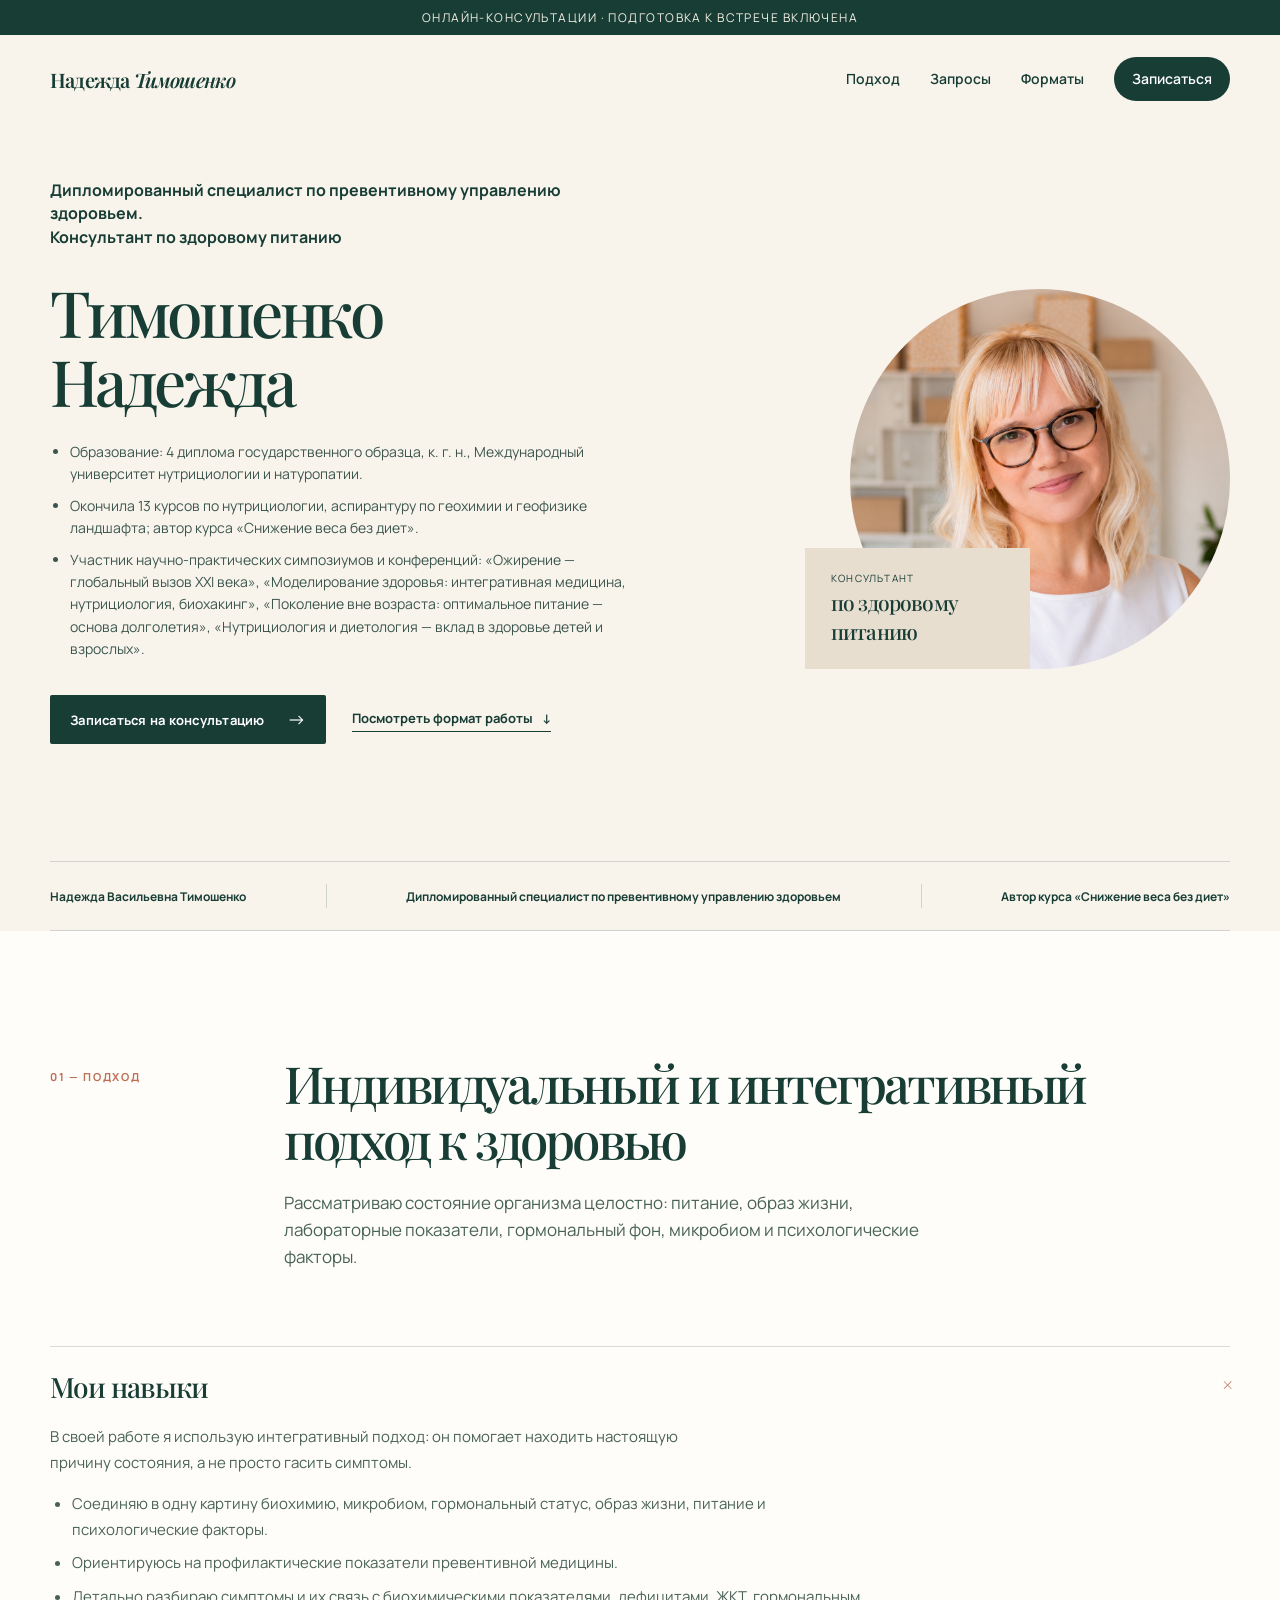
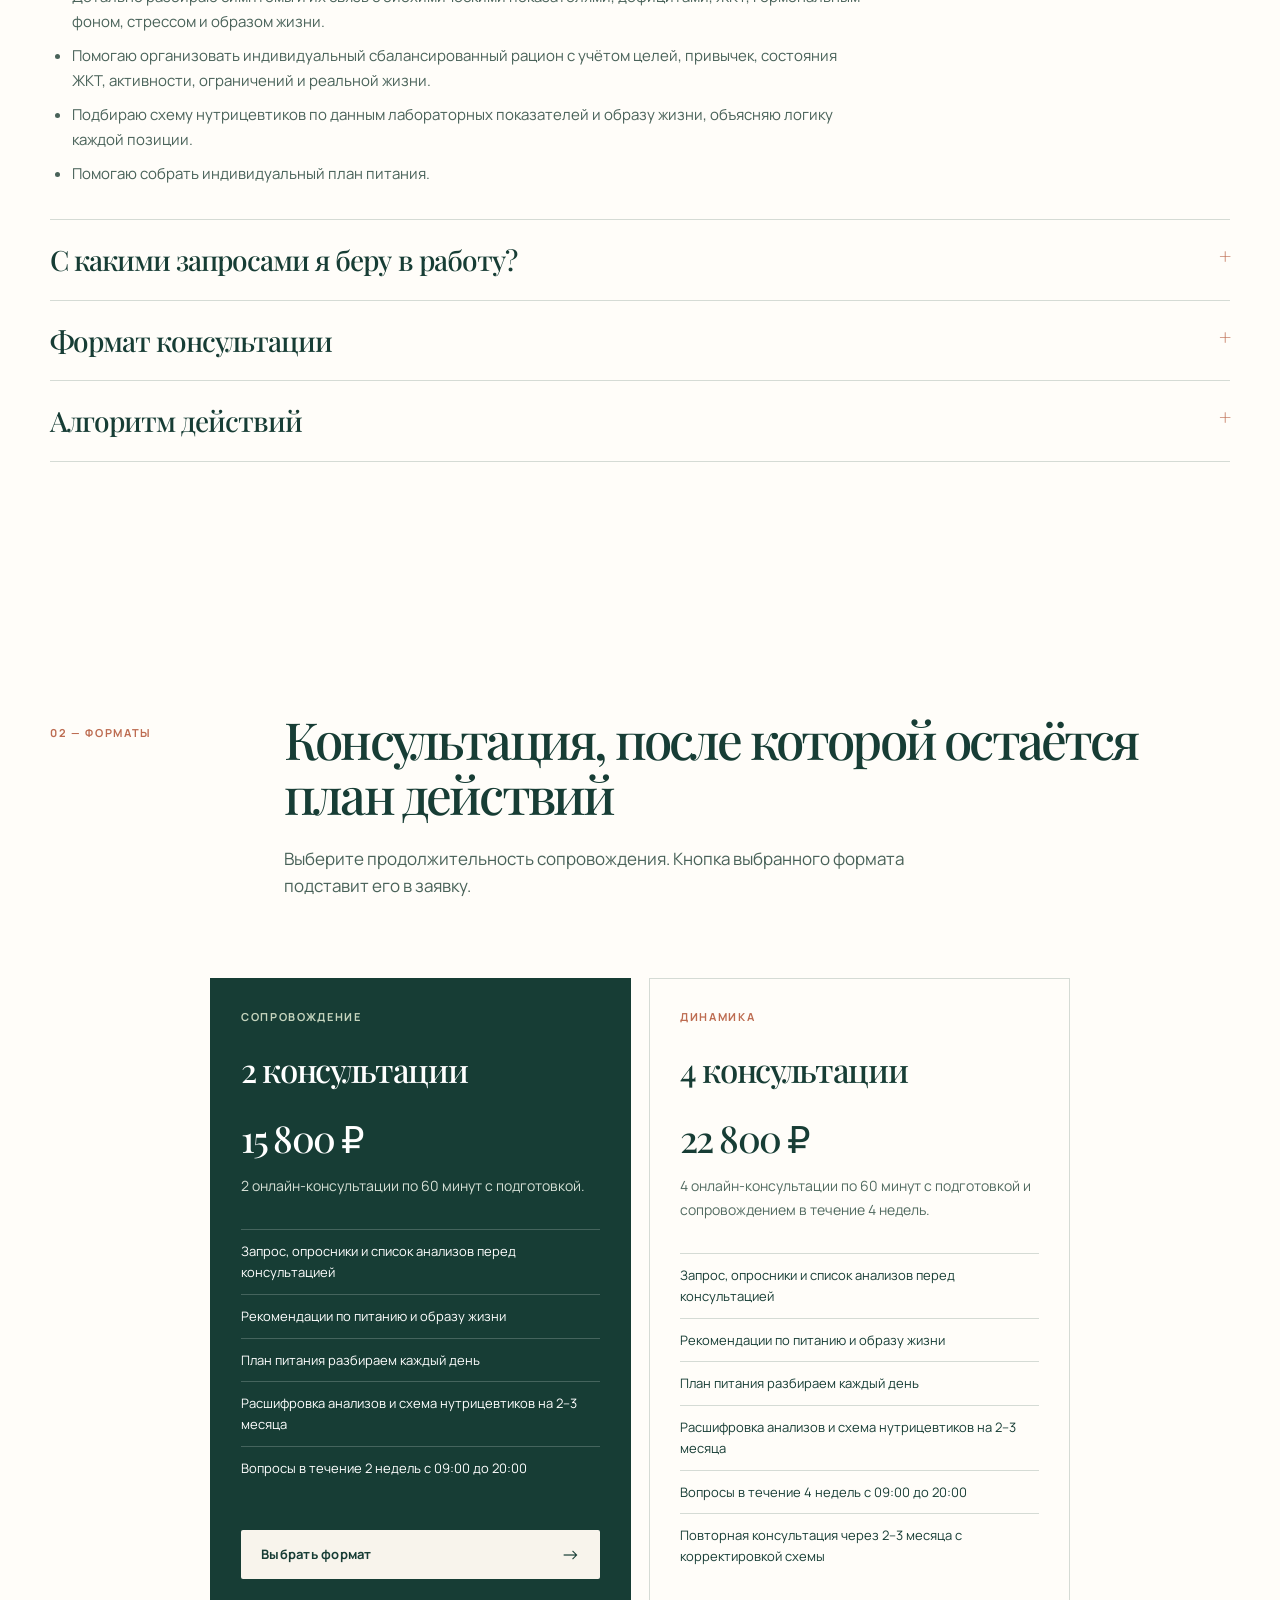
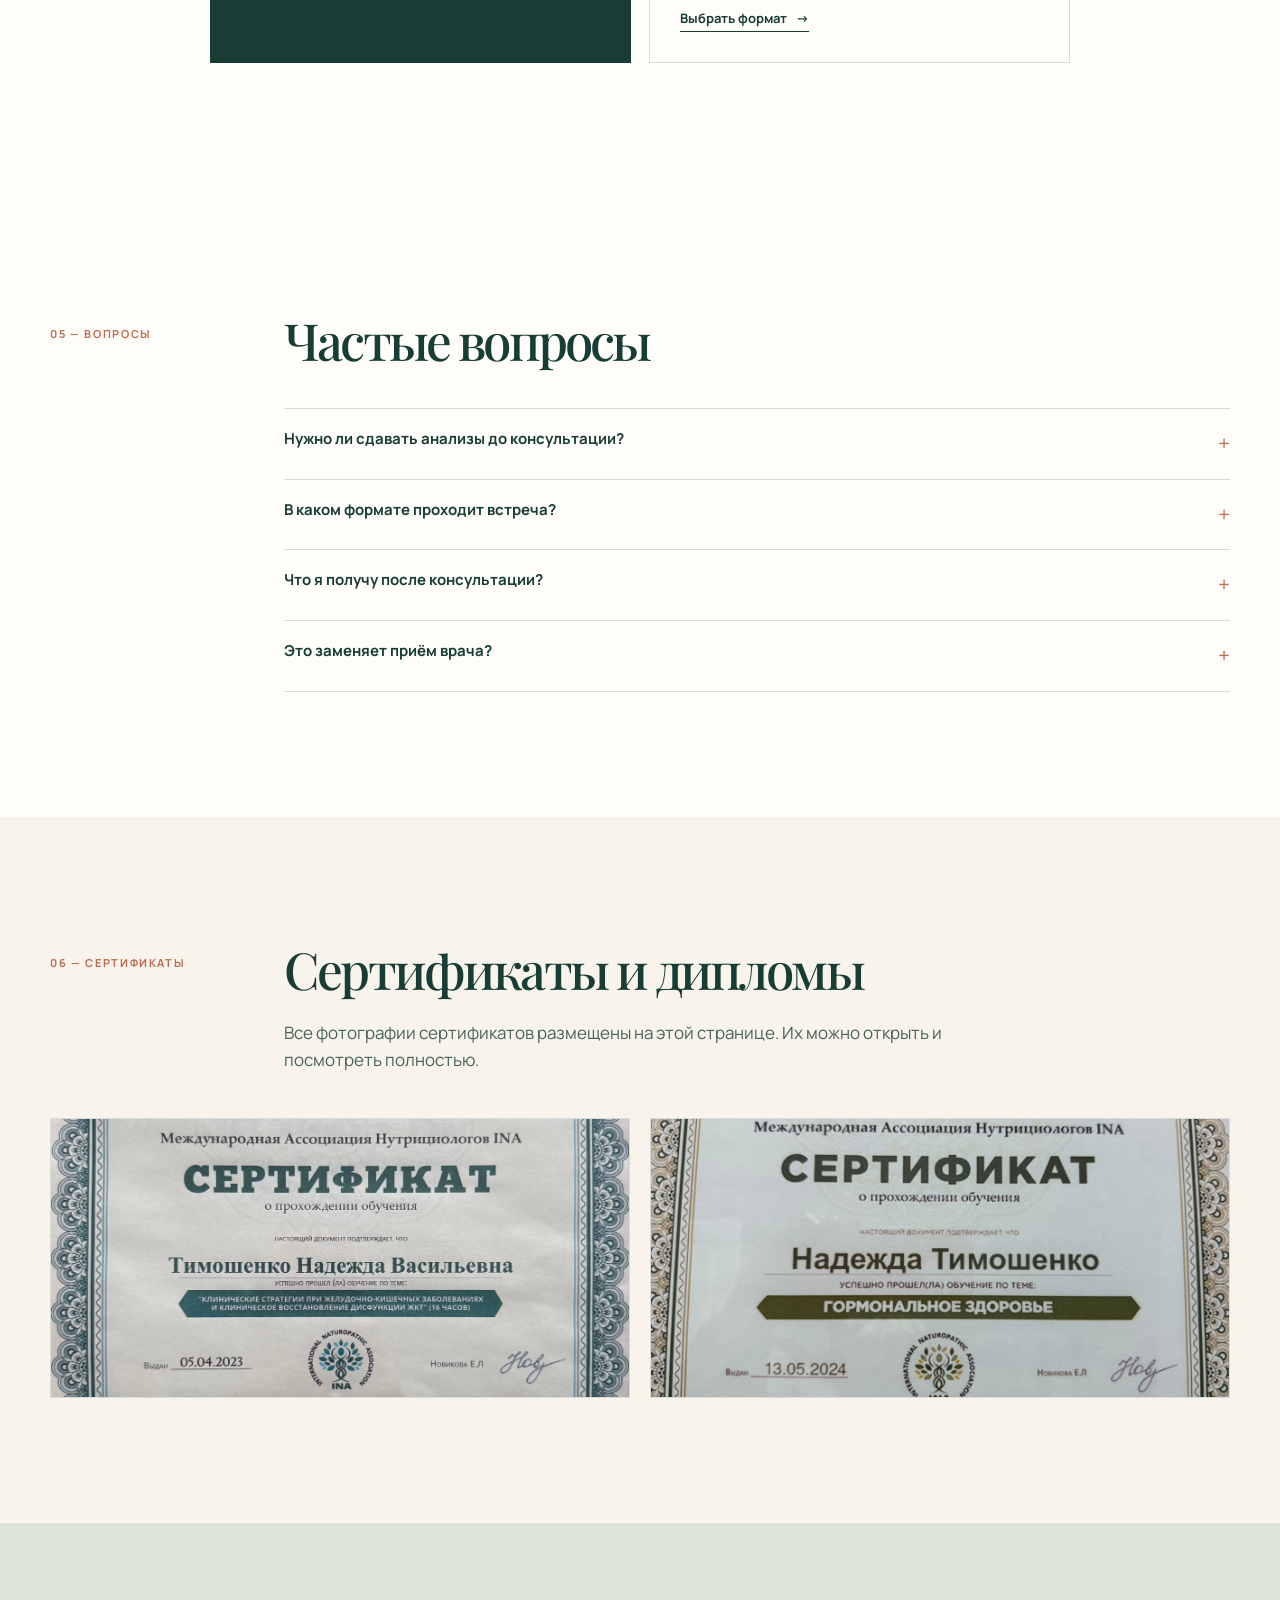
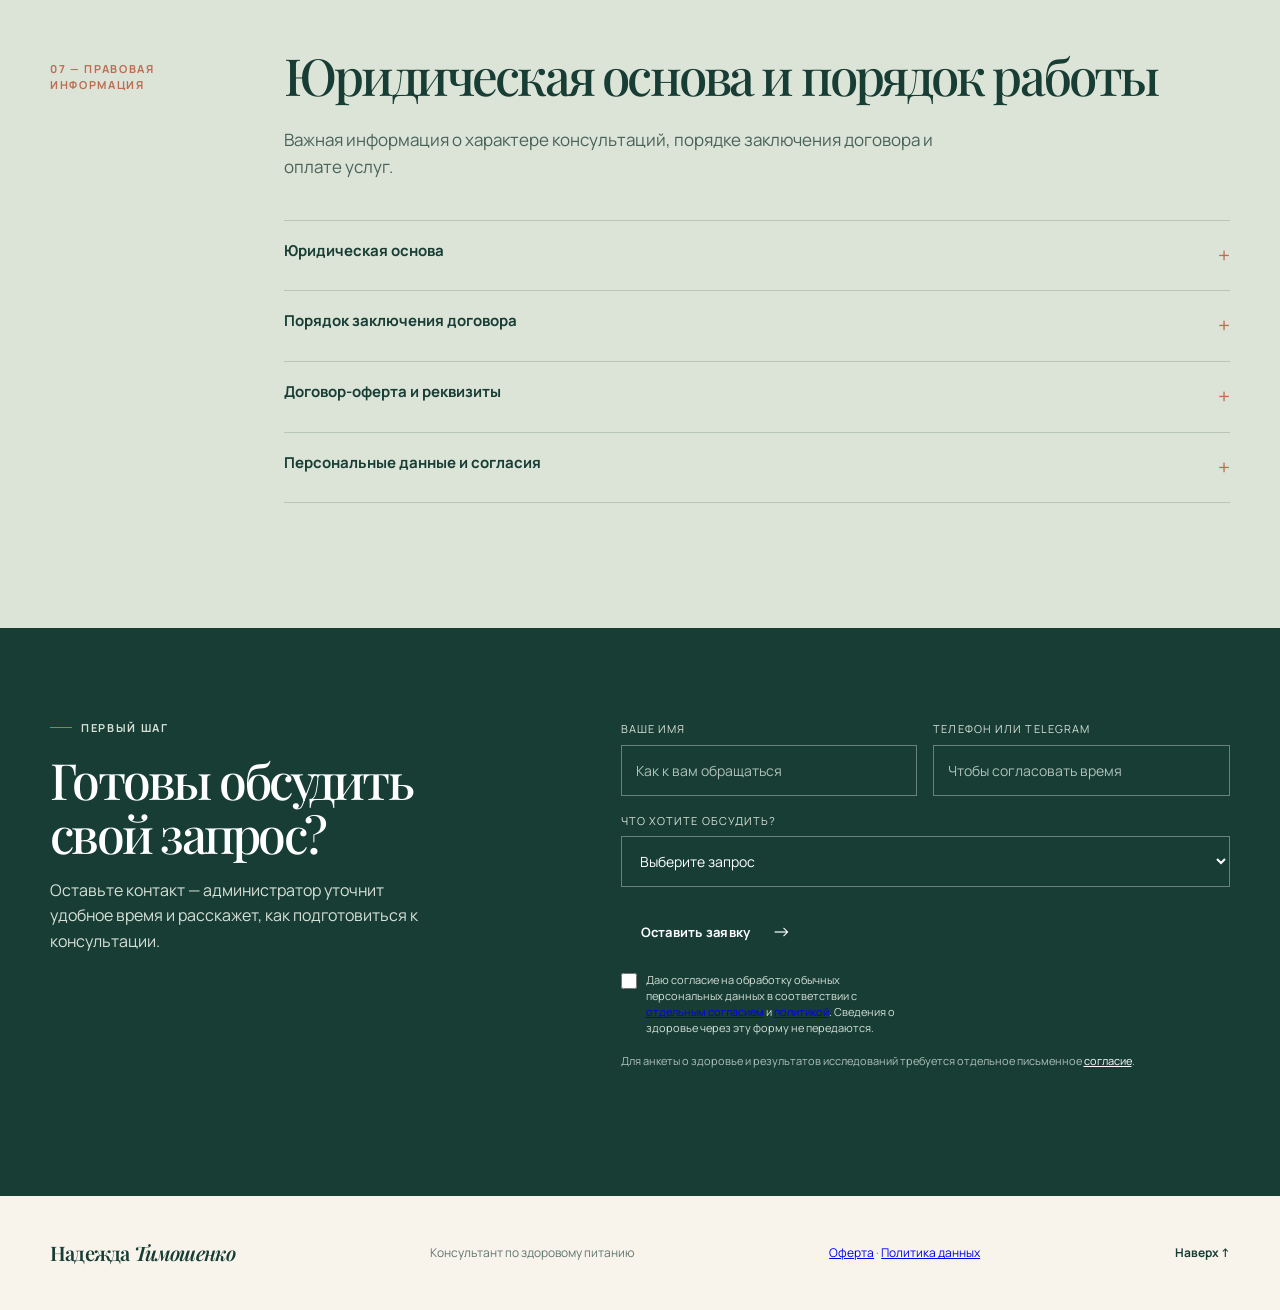
==== commit fa007f65: "Show all certificates in one gallery" ====
--- a/index.html
+++ b/index.html
@@ -363,54 +363,30 @@
           </div>
         </div>
       </section>
-      <section class="section credentials">
+      <section class="section credentials" id="certificates">
         <div class="container split-heading">
-          <p class="section-kicker">06 — Документы и практика</p>
+          <p class="section-kicker">06 — Сертификаты</p>
           <div>
-            <h2>
-              Образование, повышение квалификации и профессиональное участие
-            </h2>
+            <h2>Сертификаты и дипломы</h2>
             <p class="section-intro">
-              Кандидат географических наук. Специальность — геохимия и геофизика
-              ландшафта. Дополнительное образование в нутрициологии и
-              превентивном подходе к здоровью.
+              Все фотографии сертификатов размещены на этой странице. Их можно
+              открыть и посмотреть полностью.
             </p>
           </div>
         </div>
-        <div class="container credentials-grid">
-          <img
-            src="assets/nadezhda-timoshenko-conference-2025.jpg"
-            alt="Надежда Тимошенко на конференции «Моделирование здоровья»"
-          />
-          <div>
-            <p>
-              Сертификаты и дипломы подтверждают профессиональное образование,
-              повышение квалификации и участие в тематических конференциях.
-            </p>
-            <ul>
-              <li>
-                Профессиональная переподготовка «Функциональная нутрициология и
-                натуропатия»
-              </li>
-              <li>
-                Повышение квалификации по клиническим стратегиям при
-                заболеваниях ЖКТ
-              </li>
-              <li>
-                Сертификаты по гормональному здоровью и здоровому кишечнику
-              </li>
-              <li>Участие в конференциях Сеченовского университета</li>
-            </ul>
-          </div>
-        </div>
         <div class="container certificate-gallery">
-          <img
+          <a href="assets/certificate-gastrointestinal-strategies.jpg" target="_blank" rel="noopener">
+            <img
             src="assets/certificate-gastrointestinal-strategies.jpg"
             alt="Сертификат по клиническим стратегиям при заболеваниях ЖКТ"
-          /><img
+            />
+          </a>
+          <a href="assets/certificate-hormonal-health.jpg" target="_blank" rel="noopener">
+            <img
             src="assets/certificate-hormonal-health.jpg"
             alt="Сертификат по гормональному здоровью"
-          />
+            />
+          </a>
         </div>
       </section>
       <section class="section legal">
--- a/updates.css
+++ b/updates.css
@@ -53,6 +53,23 @@
   cursor: pointer;
 }
 
+.certificate-gallery {
+  grid-template-columns: repeat(2, minmax(0, 1fr));
+}
+
+.certificate-gallery a {
+  display: block;
+  background: #fff;
+}
+
+.certificate-gallery img {
+  display: block;
+  width: 100%;
+  height: auto;
+  min-height: 0;
+  object-fit: contain;
+}
+
 .hero-credentials {
   max-width: 650px;
   margin: 0 0 28px;
@@ -97,4 +114,8 @@
     margin-bottom: 18px;
     font-size: 14px;
   }
+
+  .certificate-gallery {
+    grid-template-columns: 1fr;
+  }
 }
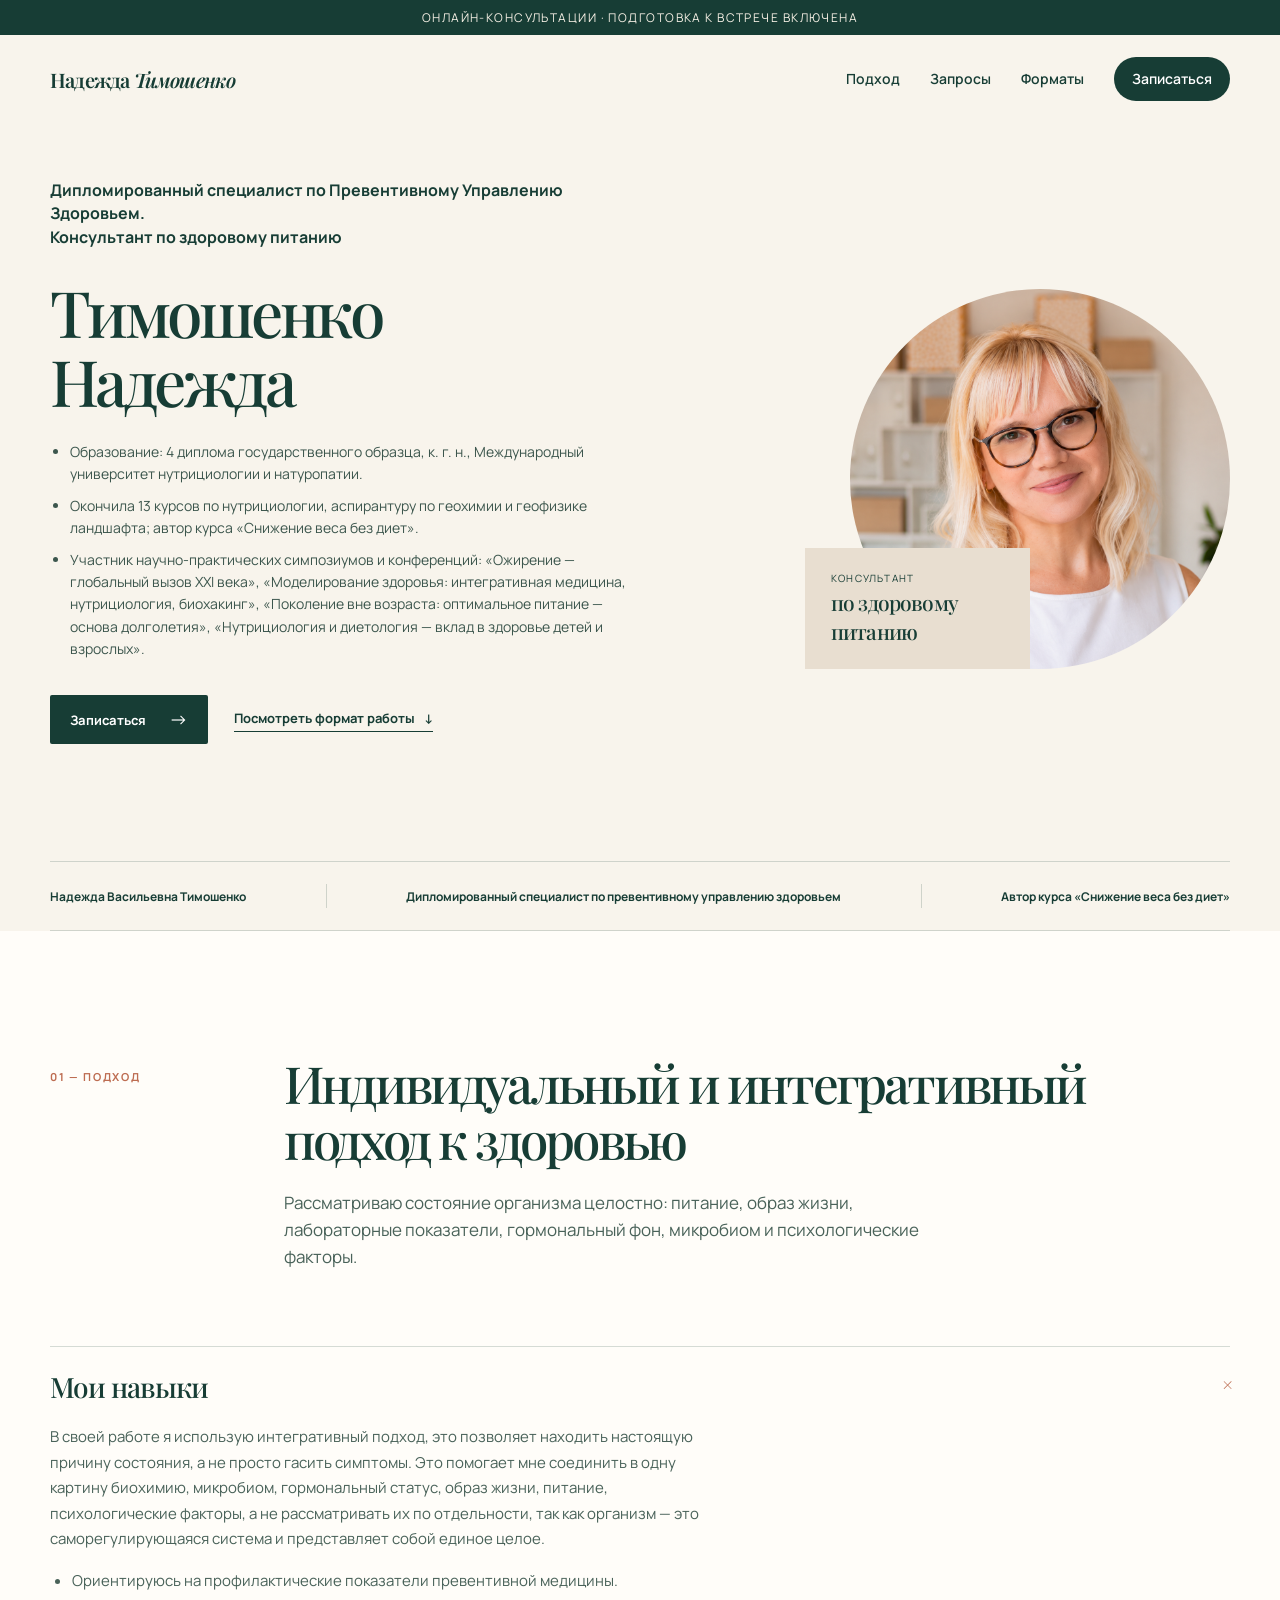
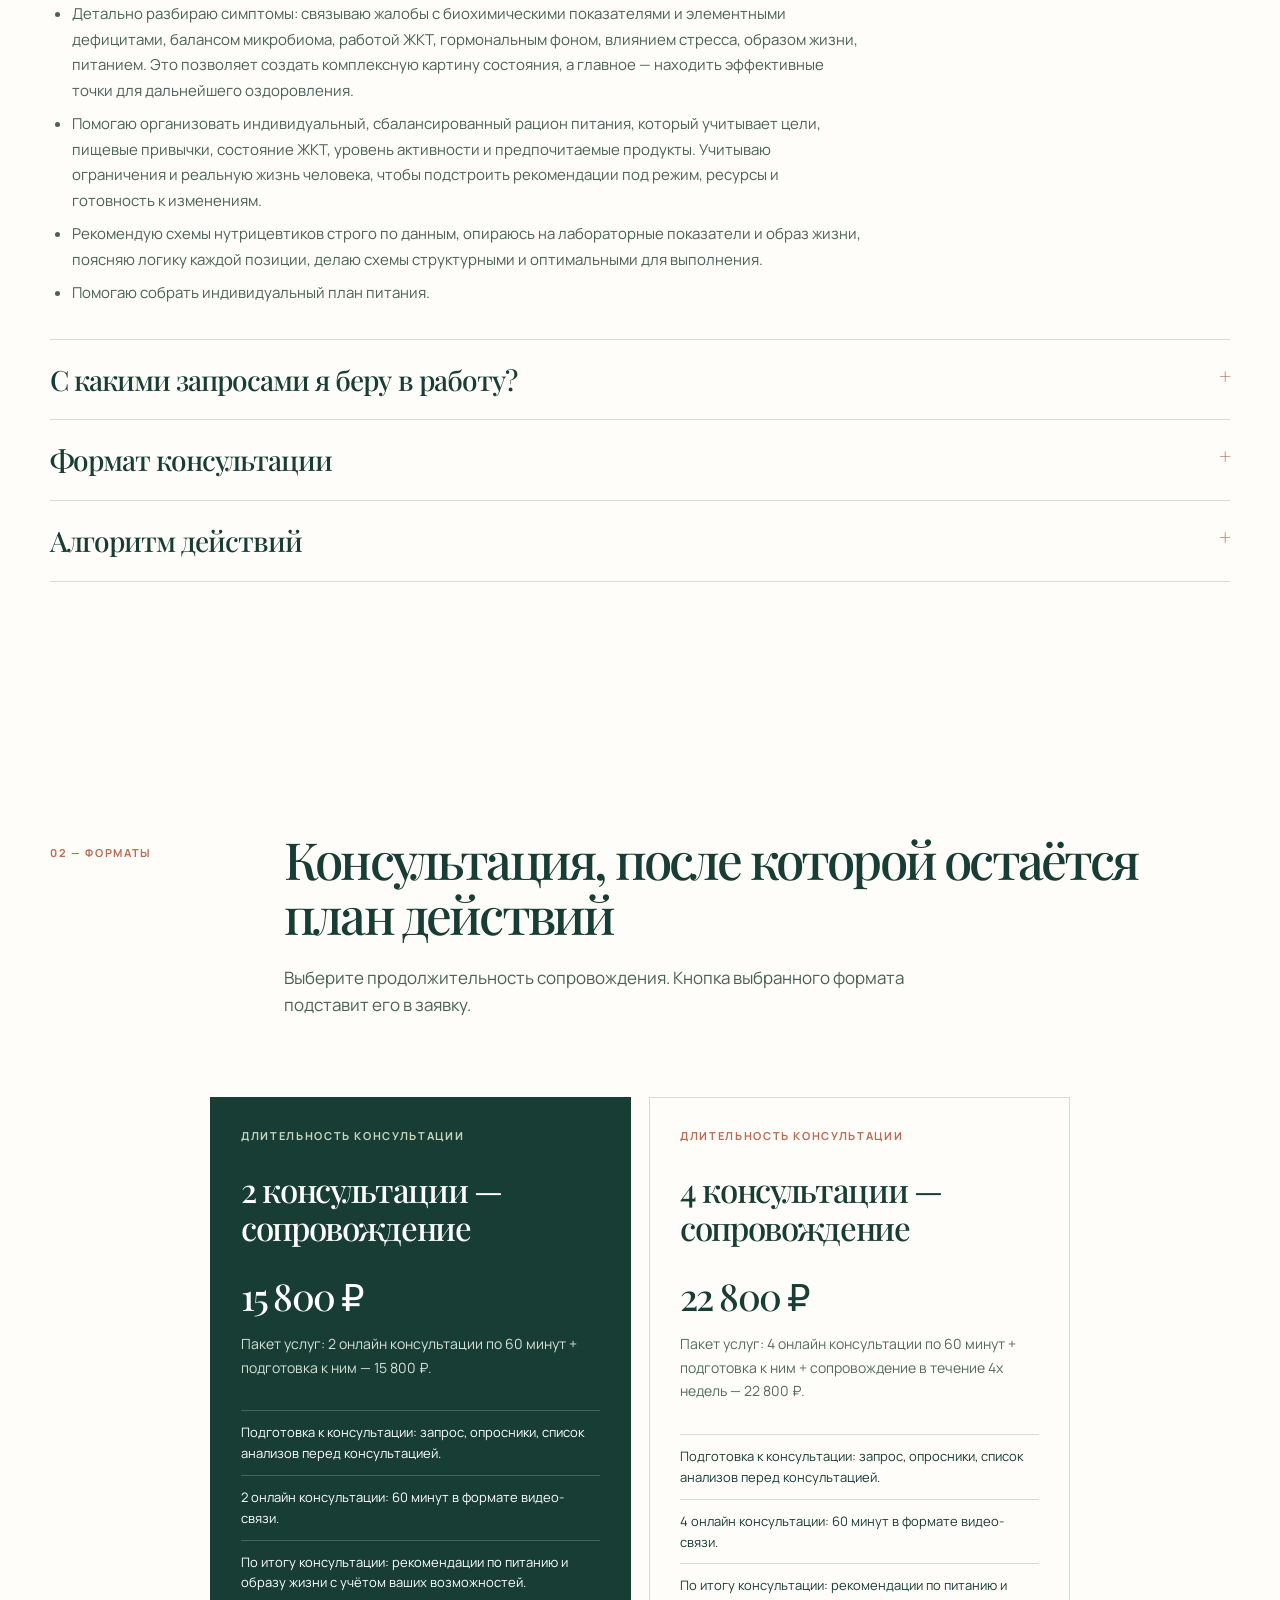
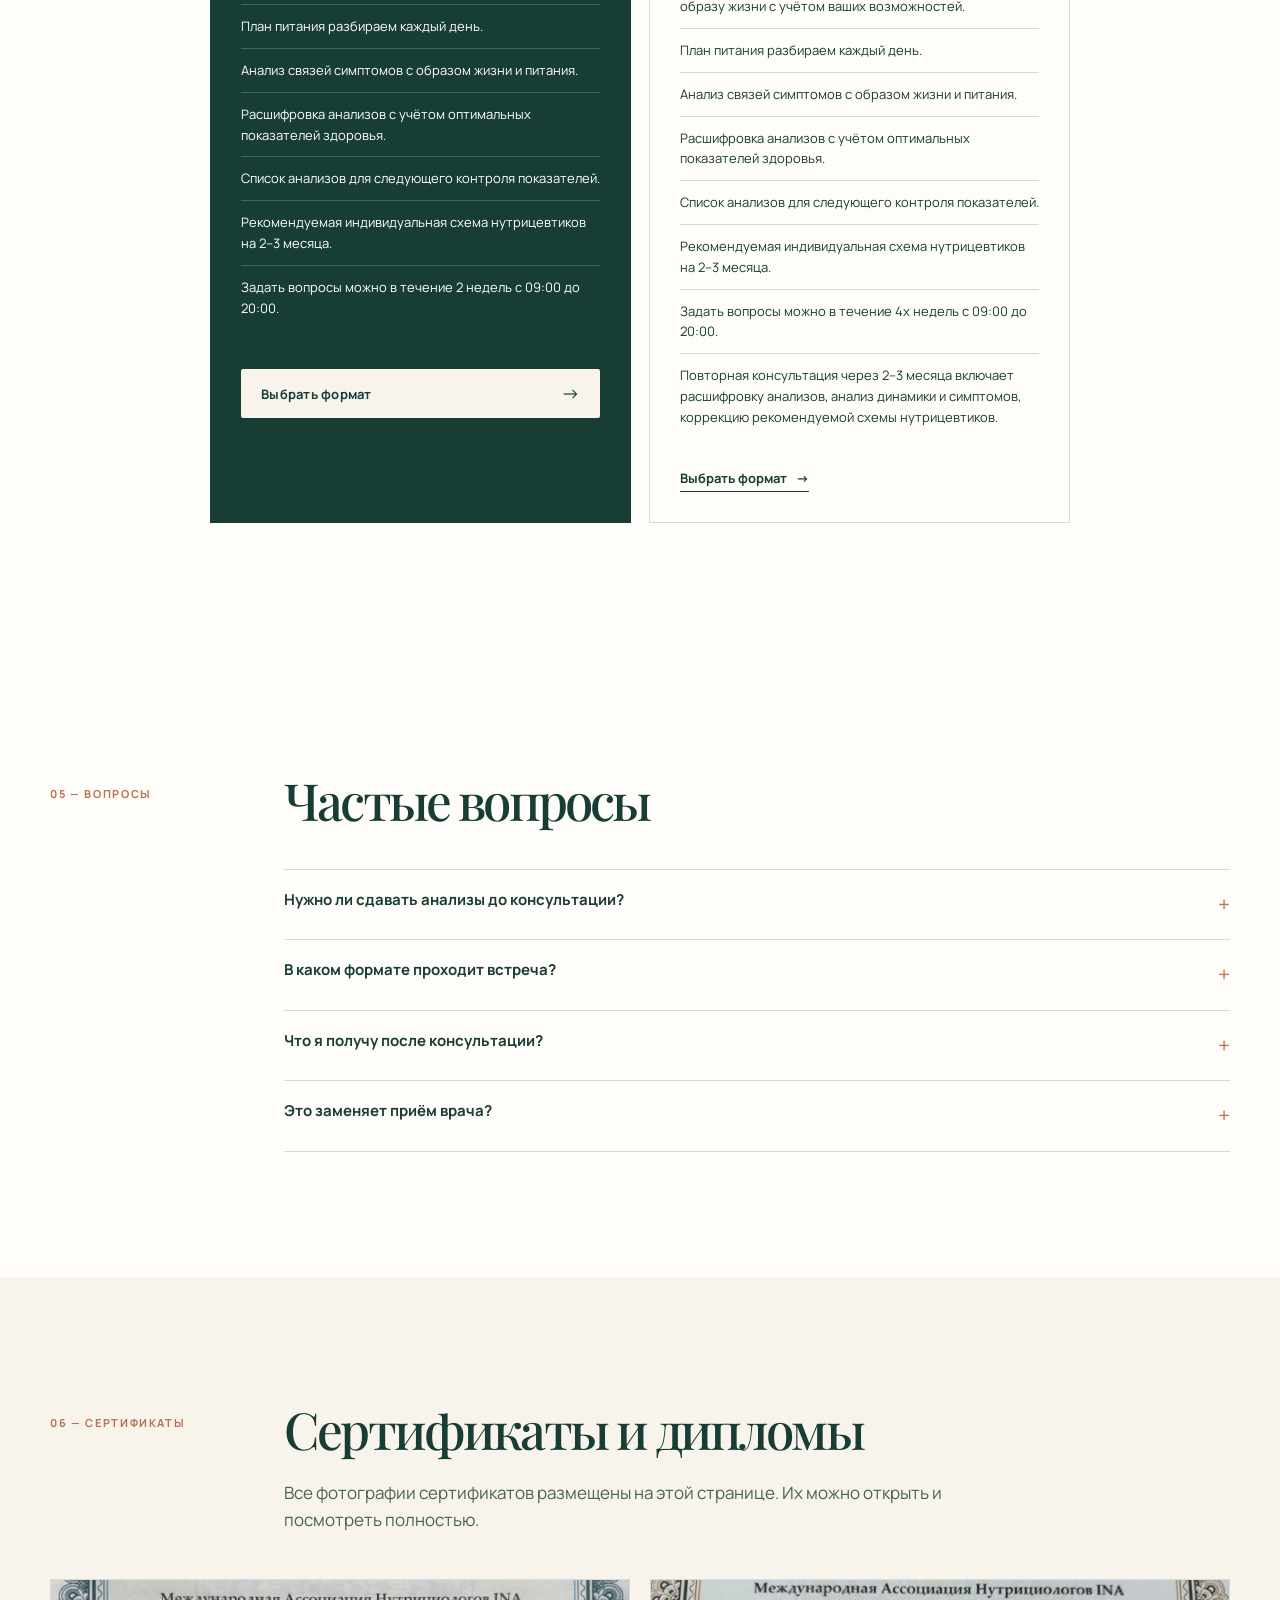
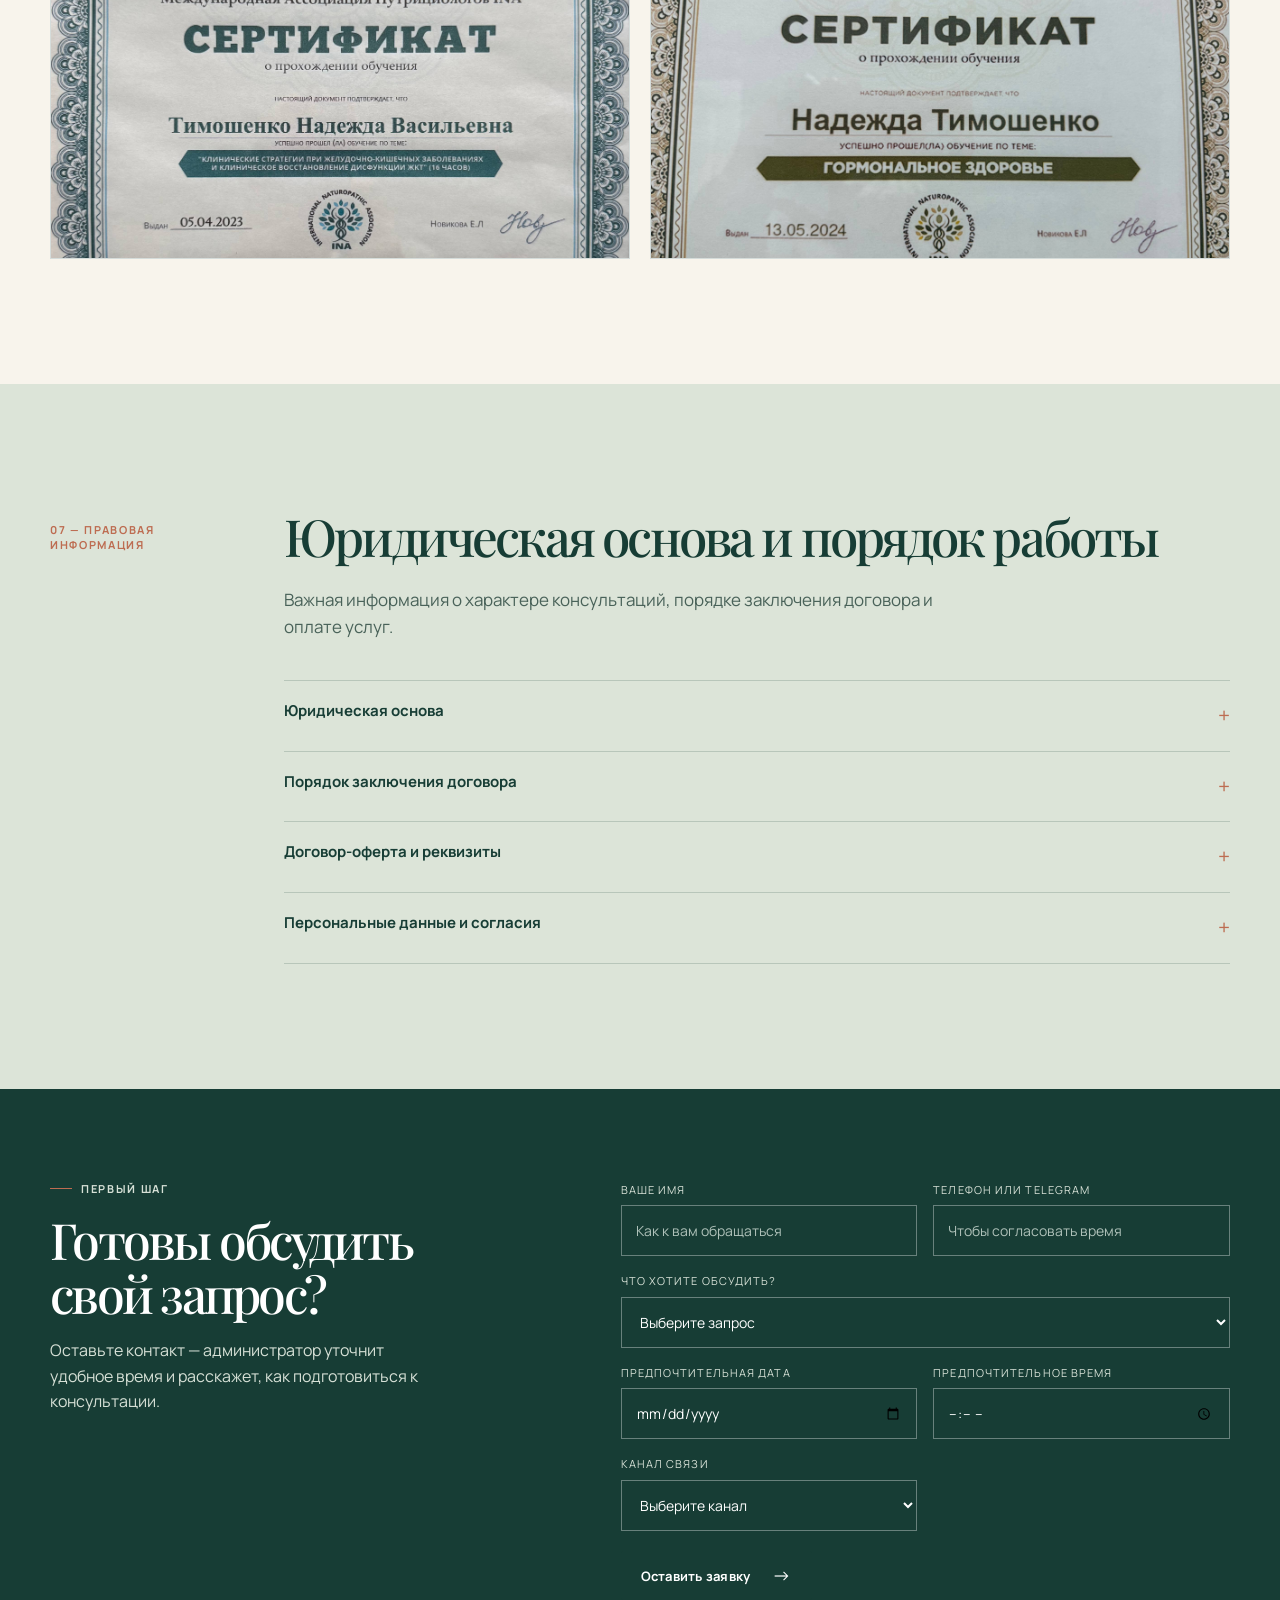
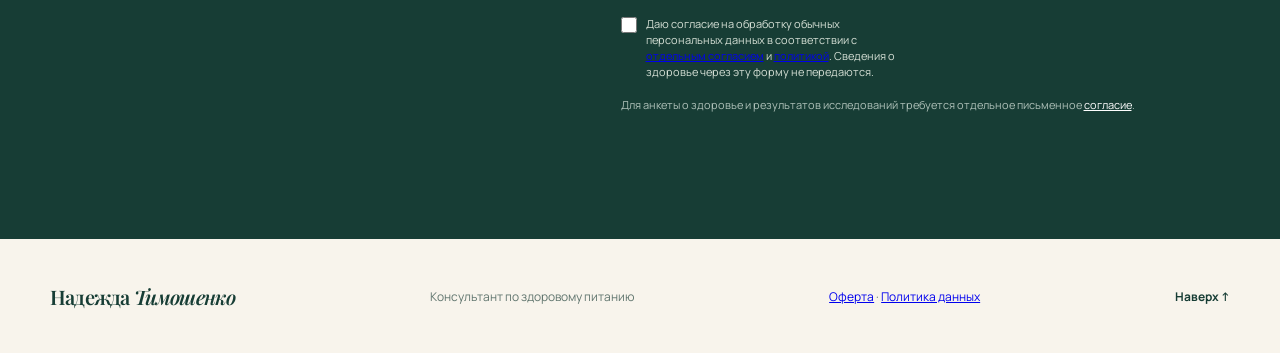
==== commit 7134f640: "Align consultation pages with client brief" ====
--- a/index.html
+++ b/index.html
@@ -168,7 +168,7 @@
     <main id="top">
       <section class="hero container">
         <div class="hero-copy">
-          <p class="hero-credentials">Дипломированный специалист по превентивному управлению здоровьем.<br />Консультант по здоровому питанию</p>
+          <p class="hero-credentials">Дипломированный специалист по Превентивному Управлению Здоровьем.<br />Консультант по здоровому питанию</p>
           <h1 class="hero-title">Тимошенко Надежда</h1>
           <ul class="hero-education">
             <li>Образование: 4 диплома государственного образца, к. г. н., Международный университет нутрициологии и натуропатии.</li>
@@ -176,8 +176,8 @@
             <li>Участник научно-практических симпозиумов и конференций: «Ожирение — глобальный вызов XXI века», «Моделирование здоровья: интегративная медицина, нутрициология, биохакинг», «Поколение вне возраста: оптимальное питание — основа долголетия», «Нутрициология и диетология — вклад в здоровье детей и взрослых».</li>
           </ul>
           <div class="hero-actions">
-            <a class="button button-primary" href="#contact"
-              >Записаться на консультацию <b>→</b></a
+            <a class="button button-primary" href="consultation-start.html"
+              >Записаться <b>→</b></a
             ><a class="text-link" href="#formats"
               >Посмотреть формат работы <span>↓</span></a
             >
@@ -216,13 +216,12 @@
           <details open>
             <summary>Мои навыки <span>+</span></summary>
             <div class="accordion-copy">
-              <p>В своей работе я использую интегративный подход: он помогает находить настоящую причину состояния, а не просто гасить симптомы.</p>
+              <p>В своей работе я использую интегративный подход, это позволяет находить настоящую причину состояния, а не просто гасить симптомы. Это помогает мне соединить в одну картину биохимию, микробиом, гормональный статус, образ жизни, питание, психологические факторы, а не рассматривать их по отдельности, так как организм — это саморегулирующаяся система и представляет собой единое целое.</p>
               <ul>
-                <li>Соединяю в одну картину биохимию, микробиом, гормональный статус, образ жизни, питание и психологические факторы.</li>
                 <li>Ориентируюсь на профилактические показатели превентивной медицины.</li>
-                <li>Детально разбираю симптомы и их связь с биохимическими показателями, дефицитами, ЖКТ, гормональным фоном, стрессом и образом жизни.</li>
-                <li>Помогаю организовать индивидуальный сбалансированный рацион с учётом целей, привычек, состояния ЖКТ, активности, ограничений и реальной жизни.</li>
-                <li>Подбираю схему нутрицевтиков по данным лабораторных показателей и образу жизни, объясняю логику каждой позиции.</li>
+                <li>Детально разбираю симптомы: связываю жалобы с биохимическими показателями и элементными дефицитами, балансом микробиома, работой ЖКТ, гормональным фоном, влиянием стресса, образом жизни, питанием. Это позволяет создать комплексную картину состояния, а главное — находить эффективные точки для дальнейшего оздоровления.</li>
+                <li>Помогаю организовать индивидуальный, сбалансированный рацион питания, который учитывает цели, пищевые привычки, состояние ЖКТ, уровень активности и предпочитаемые продукты. Учитываю ограничения и реальную жизнь человека, чтобы подстроить рекомендации под режим, ресурсы и готовность к изменениям.</li>
+                <li>Рекомендую схемы нутрицевтиков строго по данным, опираюсь на лабораторные показатели и образ жизни, поясняю логику каждой позиции, делаю схемы структурными и оптимальными для выполнения.</li>
                 <li>Помогаю собрать индивидуальный план питания.</li>
               </ul>
             </div>
@@ -231,36 +230,38 @@
             <summary>С какими запросами я беру в работу? <span>+</span></summary>
             <div class="accordion-copy">
               <ul>
-                <li>Хотите разобраться с питанием, сбалансировать рацион, избавиться от тяги к сладкому, скорректировать пищевое поведение и понять, что подходит именно вам.</li>
-                <li>Питание меняли, а вес растёт: коррекция веса, метаболический синдром, инсулинорезистентность.</li>
-                <li>Хотите понять причину усталости: дефициты, гормональный фон или несколько факторов одновременно.</li>
-                <li>Планируете чек-ап здоровья: ключевые маркеры крови, витамины, железо, гормоны, баланс микробиоты.</li>
-                <li>Чувствуете снижение энергии и выносливости, нарастает утомляемость, тревожность или ухудшился сон.</li>
+                <li>Хотите разобраться с питанием, понять как сбалансировать рацион, избавиться от тяги к сладкому, корректировать пищевое поведение, с оптимальной нутритивной поддержкой, понять что индивидуально подходит вам.</li>
+                <li>Питание не меняли, а вес растёт, коррекция веса, метаболический синдром, инсулинорезистентность.</li>
+                <li>Хотите понять, что именно стоит за вашей усталостью: дефициты, гормональный фон, анемия, постинфекционный след или сочетание нескольких факторов.</li>
+                <li>Планируете чек-ап здоровья: хотите посмотреть ключевые маркеры крови, витаминов, железа, гормонов, проверить баланс микробиоты и получить разбор с позиции оптимальных показателей превентивной медицины.</li>
+                <li>Чувствуете снижение энергии и выносливости, в течение дня нарастает утомляемость, тревожность, ухудшился сон.</li>
                 <li>Испытываете хронический стресс.</li>
-                <li>Хотите разобраться с анализами, возможными причинами и подобрать нутрицевтики с учётом медицинского ведения.</li>
-                <li>Хотите мягко поддержать нервную систему: подобрать нутрицевтики для стресса, сна и концентрации.</li>
-                <li>Вам 45–50+ и вы хотите сохранить активность, ясность мышления, вес и хорошее самочувствие.</li>
-                <li>Интересует адаптация питания, режима, физической нагрузки и нутрицевтиков под изменения гормонального фона.</li>
-                <li>Хотите разобраться с биомаркерами: железом, витаминами, гормонами, маркерами воспаления и окислительного стресса.</li>
+                <li>Хотите разобраться, что происходит по анализам, какие возможные причины и какую нутрицевтическую поддержку можно использовать в дополнение к медицинскому ведению.</li>
+                <li>Хотите мягко поддержать нервную систему: подобрать нейронутрицевтики для стресса, сна и концентрации, исходя из анализов и симптомов, с учётом коррекции кортизола и состояния микробиома.</li>
+                <li>Вам 45–50+ и вы хотите сохранить активность, ясность мышления, вес, хорошее самочувствие и внешний вид, минимизировать ранние проявления астении, саркопении, инсулинорезистентности и дефицитов гормонов.</li>
+                <li>Хотите пройти антивозрастной чек-ап: оценить маркеры воспаления, окислительного стресса, углеводного и липидного обмена, витаминно-минеральный статус, функции щитовидной железы и половых гормонов, а затем получить по ним конкретные рекомендации.</li>
+                <li>Интересует, как адаптировать питание, режим, физическую нагрузку и нутрицевтики под свой возраст, гормональный фон и цели по внешности, чтобы замедлить возраст-ассоциированные изменения на уровне метаболизма и кожи.</li>
+                <li>Чувствуете себя в целом здоровым, но есть вопросы и хотите выйти на новый уровень: улучшить качество сна, концентрацию, физическую форму, устойчивость к нагрузкам, скорость восстановления.</li>
+                <li>Хотите работать с биомаркерами: видеть в цифрах, что происходит с железом, витаминами, гормонами, маркерами воспаления и окислительного стресса, и на основе этих данных настраивать питание, режим и нутрицевтики.</li>
               </ul>
               <p class="disclaimer">Мои консультации информационные и проходят в рамках превентивного подхода к здоровью. Они не заменяют медицинский приём и лечение.</p>
             </div>
           </details>
           <details>
             <summary>Формат консультации <span>+</span></summary>
-            <div class="accordion-copy"><p>Видеоконсультации проходят через Яндекс Телемост. Связь также возможна через Max или Telegram.</p></div>
+            <div class="accordion-copy"><p>Видео-консультации проходят через Яндекс Телемост, общение осуществляется через Max или Telegram.</p></div>
           </details>
           <details>
             <summary>Алгоритм действий <span>+</span></summary>
             <div class="accordion-copy">
               <ol>
-                <li>Вы записываетесь на консультацию и выбираете в форме возможную дату и время. Подготовка входит в стоимость.</li>
-                <li>При записи указываете предпочтительный канал связи.</li>
-                <li>Получаете сообщение в мессенджер: время забронировано, после оплаты начинается работа.</li>
-                <li>Заполняете анкеты и получаете список анализов; до консультации собирается информация, анализы и анамнез.</li>
-                <li>Индивидуальная консультация проходит в мессенджере в формате видеосвязи.</li>
-                <li>В тот же день получаете файл с рекомендациями, разбором питания и образа жизни, схемой нутрицевтиков и описанием каждого шага.</li>
-                <li>После консультации в течение 3 дней можно задать уточняющие вопросы.</li>
+                <li>Вы записываетесь на консультацию на этой страничке, ниже, выбрав в форме возможную дату и время консультации. Вся подготовка входит в стоимость консультации.</li>
+                <li>Во время записи укажите предпочтительный канал связи с Вами.</li>
+                <li>В ответ Вы получаете сообщение в мессенджер, что время за Вами забронировано и можно оплатить консультацию. Работа с Вами начинается после оплаты.</li>
+                <li>Далее подготовка к консультации. Вы заполните анкеты, получите список анализов, которые сделают нашу консультацию максимально эффективной. До консультации идёт большая подготовка: сбор информации, анализов, анамнеза, назначения врачей.</li>
+                <li>Индивидуальная консультация будет в мессенджере в формате видео-связи.</li>
+                <li>В тот же день после консультации Вы получаете файл с рекомендациями, содержание которого отражает всю консультацию: в нём будет анализ опросника, расшифровка анализов, все рекомендации по питанию и образу жизни, рекомендуемая схема нутрицевтиков с ротацией по месяцам и описанием необходимости каждого нутрицевтика.</li>
+                <li>После консультации в течение 3 дней Вы можете задать любые уточняющие вопросы.</li>
               </ol>
             </div>
           </details>
@@ -279,36 +280,43 @@
         </div>
         <div class="container format-grid">
           <article class="format-card featured">
-            <p class="card-label">Сопровождение</p>
-            <h3>2 консультации</h3>
+            <p class="card-label">Длительность консультации</p>
+            <h3>2 консультации — сопровождение</h3>
             <p class="price">15 800 ₽</p>
-            <p>2 онлайн-консультации по 60 минут с подготовкой.</p>
+            <p>Пакет услуг: 2 онлайн консультации по 60 минут + подготовка к ним — 15 800 ₽.</p>
             <ul>
-              <li>Запрос, опросники и список анализов перед консультацией</li>
-              <li>Рекомендации по питанию и образу жизни</li>
-              <li>План питания разбираем каждый день</li>
-              <li>Расшифровка анализов и схема нутрицевтиков на 2–3 месяца</li>
-              <li>Вопросы в течение 2 недель с 09:00 до 20:00</li>
+              <li>Подготовка к консультации: запрос, опросники, список анализов перед консультацией.</li>
+              <li>2 онлайн консультации: 60 минут в формате видео-связи.</li>
+              <li>По итогу консультации: рекомендации по питанию и образу жизни с учётом ваших возможностей.</li>
+              <li>План питания разбираем каждый день.</li>
+              <li>Анализ связей симптомов с образом жизни и питания.</li>
+              <li>Расшифровка анализов с учётом оптимальных показателей здоровья.</li>
+              <li>Список анализов для следующего контроля показателей.</li>
+              <li>Рекомендуемая индивидуальная схема нутрицевтиков на 2–3 месяца.</li>
+              <li>Задать вопросы можно в течение 2 недель с 09:00 до 20:00.</li>
             </ul>
             <a class="button button-secondary package-choice" href="#contact" data-package="2 консультации — 15 800 ₽"
               >Выбрать формат <b>→</b></a
             >
           </article>
           <article class="format-card">
-            <p class="card-label">Динамика</p>
-            <h3>4 консультации</h3>
+            <p class="card-label">Длительность консультации</p>
+            <h3>4 консультации — сопровождение</h3>
             <p class="price">22 800 ₽</p>
             <p>
-              4 онлайн-консультации по 60 минут с подготовкой и сопровождением
-              в течение 4 недель.
+              Пакет услуг: 4 онлайн консультации по 60 минут + подготовка к ним + сопровождение в течение 4х недель — 22 800 ₽.
             </p>
             <ul>
-              <li>Запрос, опросники и список анализов перед консультацией</li>
-              <li>Рекомендации по питанию и образу жизни</li>
-              <li>План питания разбираем каждый день</li>
-              <li>Расшифровка анализов и схема нутрицевтиков на 2–3 месяца</li>
-              <li>Вопросы в течение 4 недель с 09:00 до 20:00</li>
-              <li>Повторная консультация через 2–3 месяца с корректировкой схемы</li>
+              <li>Подготовка к консультации: запрос, опросники, список анализов перед консультацией.</li>
+              <li>4 онлайн консультации: 60 минут в формате видео-связи.</li>
+              <li>По итогу консультации: рекомендации по питанию и образу жизни с учётом ваших возможностей.</li>
+              <li>План питания разбираем каждый день.</li>
+              <li>Анализ связей симптомов с образом жизни и питания.</li>
+              <li>Расшифровка анализов с учётом оптимальных показателей здоровья.</li>
+              <li>Список анализов для следующего контроля показателей.</li>
+              <li>Рекомендуемая индивидуальная схема нутрицевтиков на 2–3 месяца.</li>
+              <li>Задать вопросы можно в течение 4х недель с 09:00 до 20:00.</li>
+              <li>Повторная консультация через 2–3 месяца включает расшифровку анализов, анализ динамики и симптомов, коррекцию рекомендуемой схемы нутрицевтиков.</li>
             </ul>
             <a class="text-link dark-link package-choice" href="#contact" data-package="4 консультации с сопровождением — 22 800 ₽"
               >Выбрать формат <span>→</span></a
@@ -538,6 +546,21 @@
                 <option>Стресс и сон</option>
                 <option>Другое</option>
               </select></label
+            ><label
+              >Предпочтительная дата<input
+                name="preferred-date"
+                type="date" /></label
+            ><label
+              >Предпочтительное время<input
+                name="preferred-time"
+                type="time" /></label
+            ><label
+              >Канал связи<select name="communication-channel">
+                <option value="">Выберите канал</option>
+                <option>Яндекс Телемост</option>
+                <option>Max</option>
+                <option>Telegram</option>
+              </select></label
             ><button class="button button-primary" type="submit">
               Оставить заявку <b>→</b>
             </button>
@@ -558,7 +581,7 @@
       <a href="#top">Наверх ↑</a>
     </footer>
     <div class="mobile-cta">
-      <a href="#contact">Записаться на консультацию <span>→</span></a>
+      <a href="consultation-start.html">Записаться <span>→</span></a>
     </div>
     <script src="script.js"></script>
   </body>
--- a/updates.css
+++ b/updates.css
@@ -51,6 +51,28 @@
 
 .package-choice {
   cursor: pointer;
+}
+
+.consultation-choice-page {
+  min-height: 100vh;
+  display: grid;
+  place-items: center;
+  background: var(--paper);
+}
+
+.consultation-choice-page .container {
+  max-width: 820px;
+}
+
+.consultation-choice-buttons {
+  display: flex;
+  flex-wrap: wrap;
+  gap: 14px;
+  margin: 34px 0;
+}
+
+.consultation-choice-buttons .button {
+  min-width: 270px;
 }
 
 .certificate-gallery {
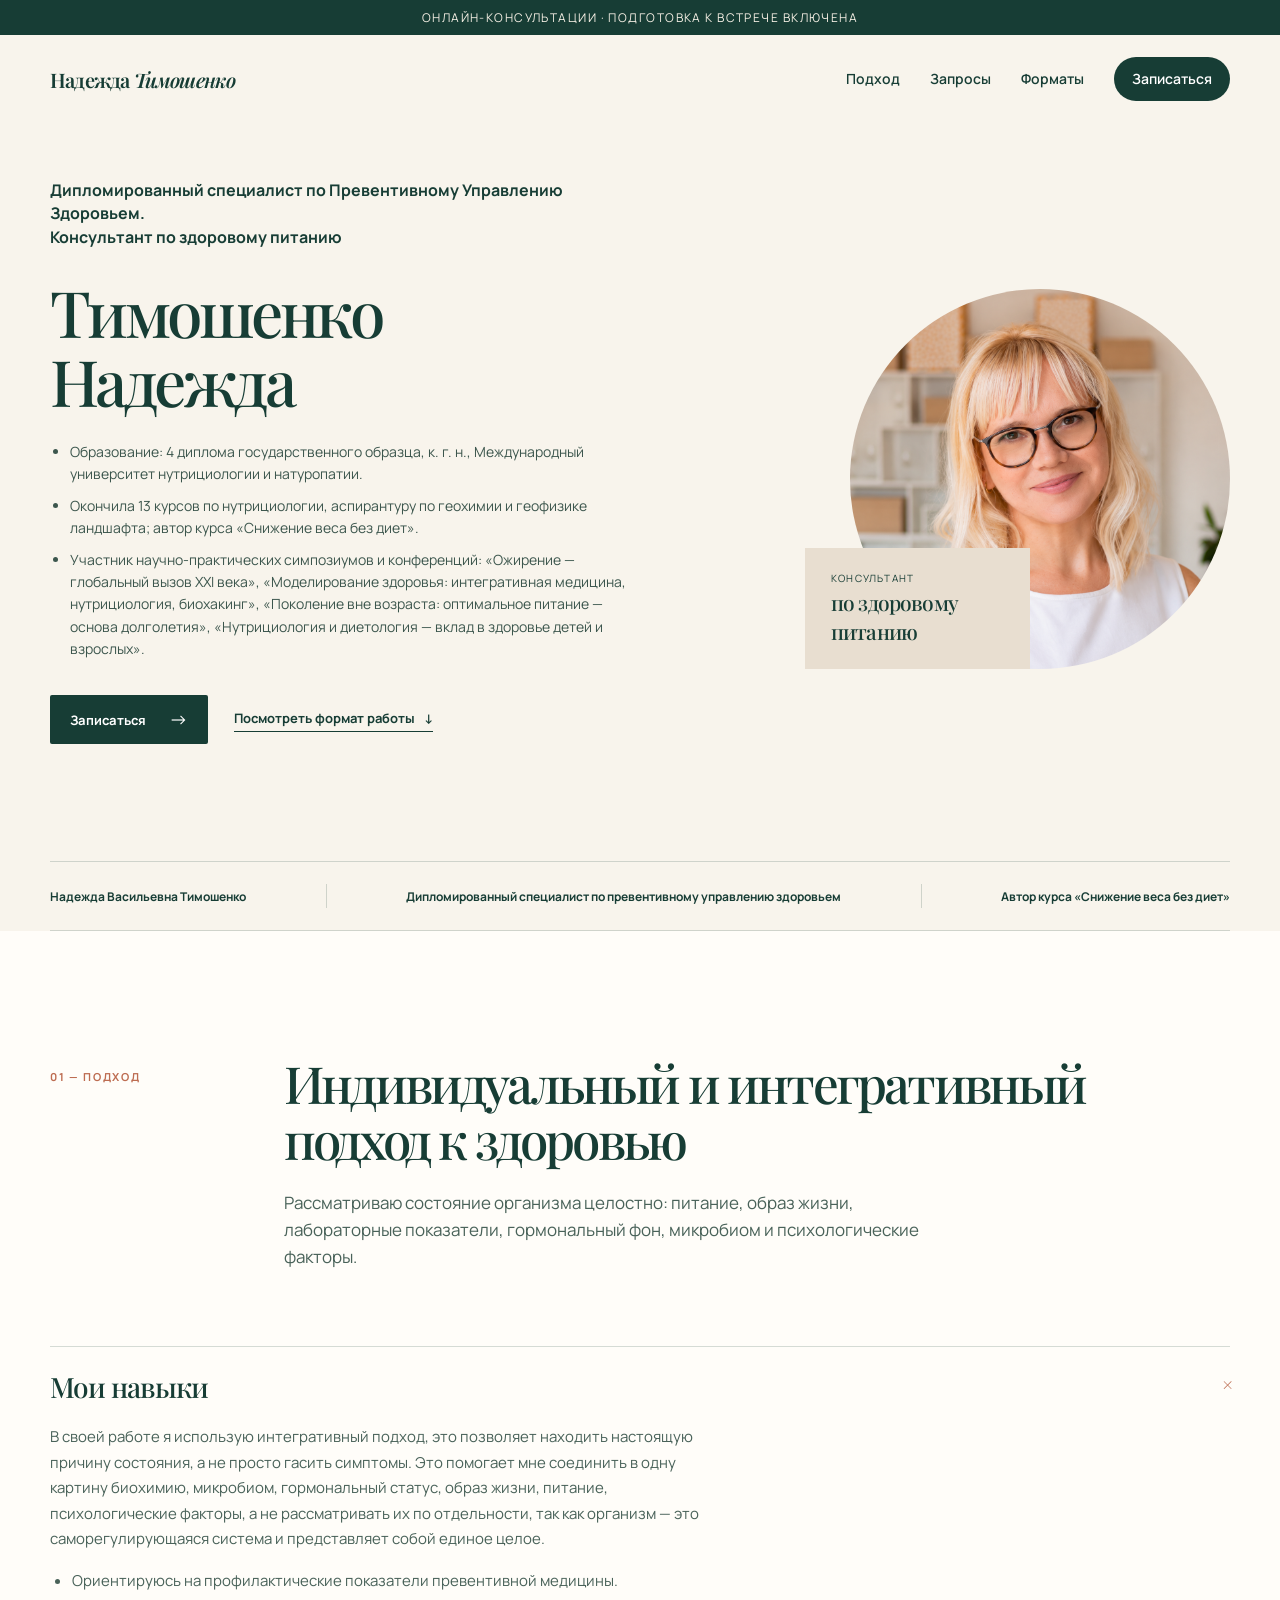
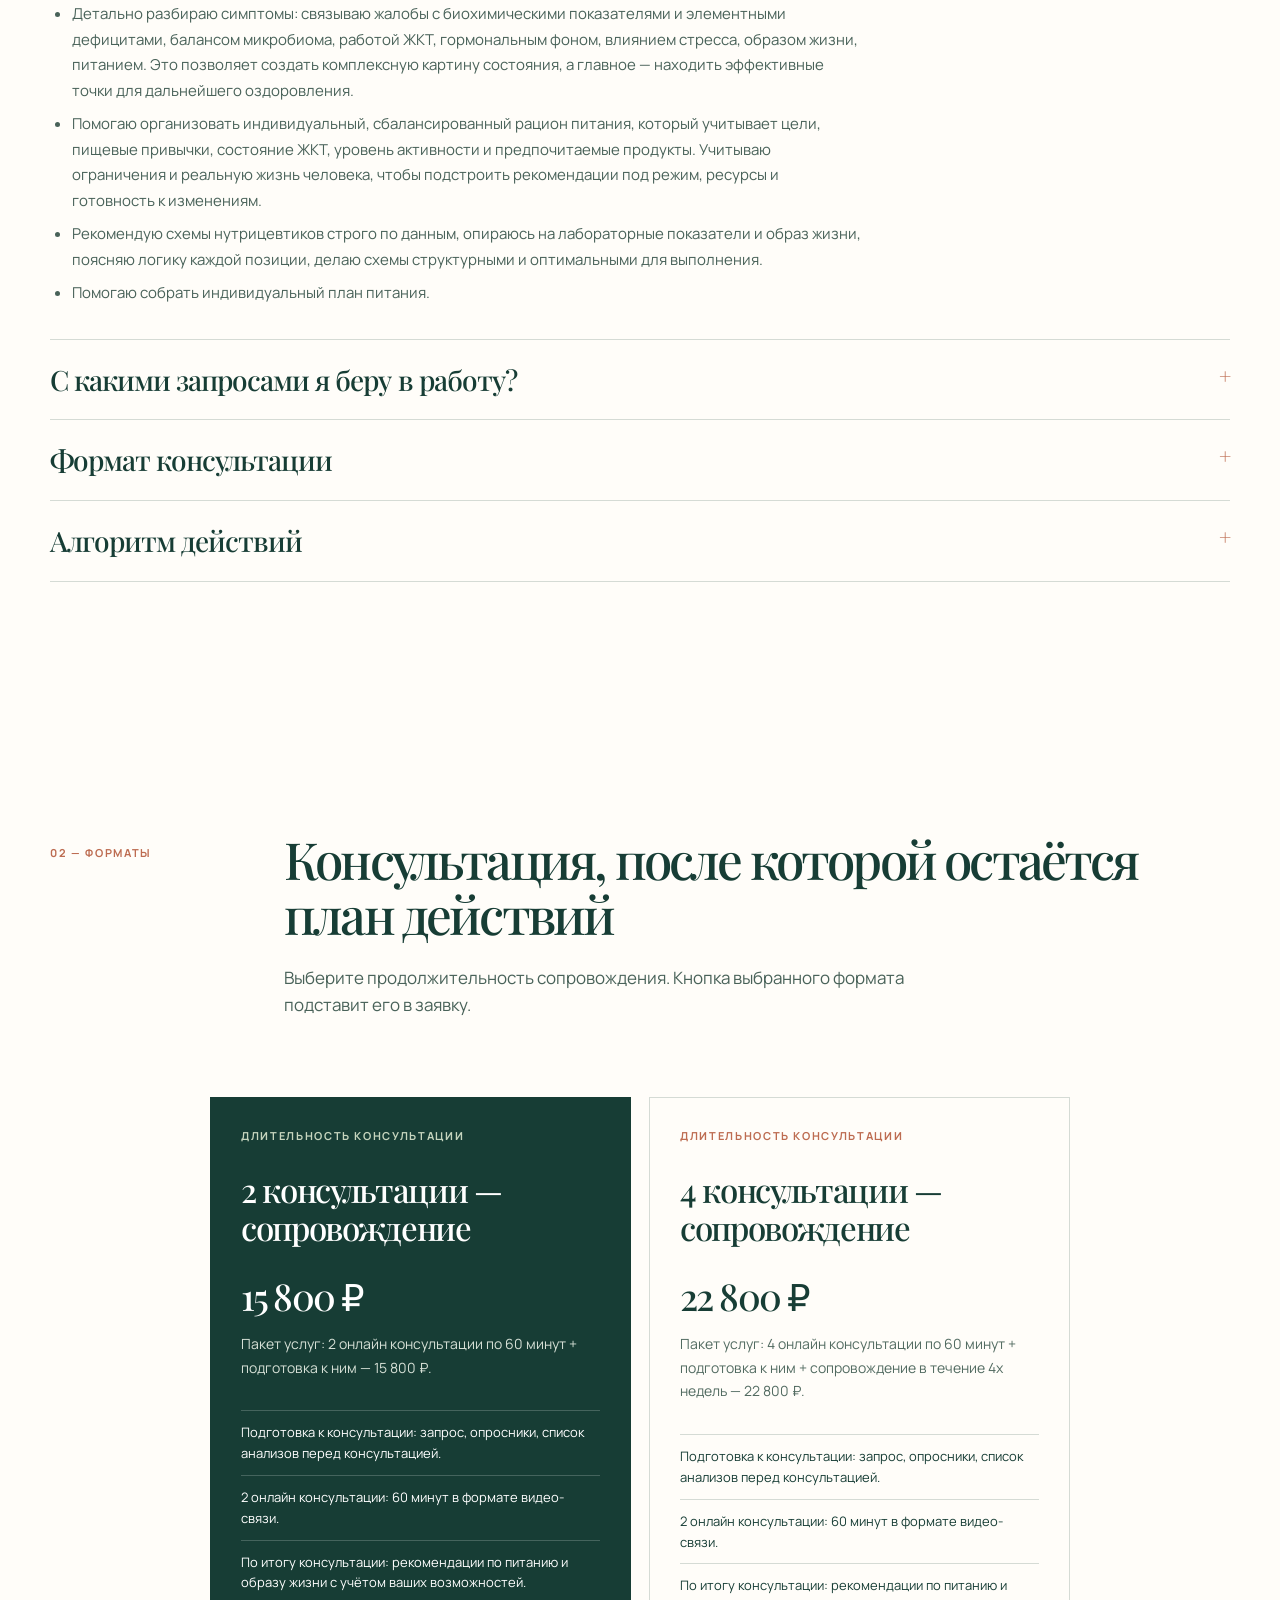
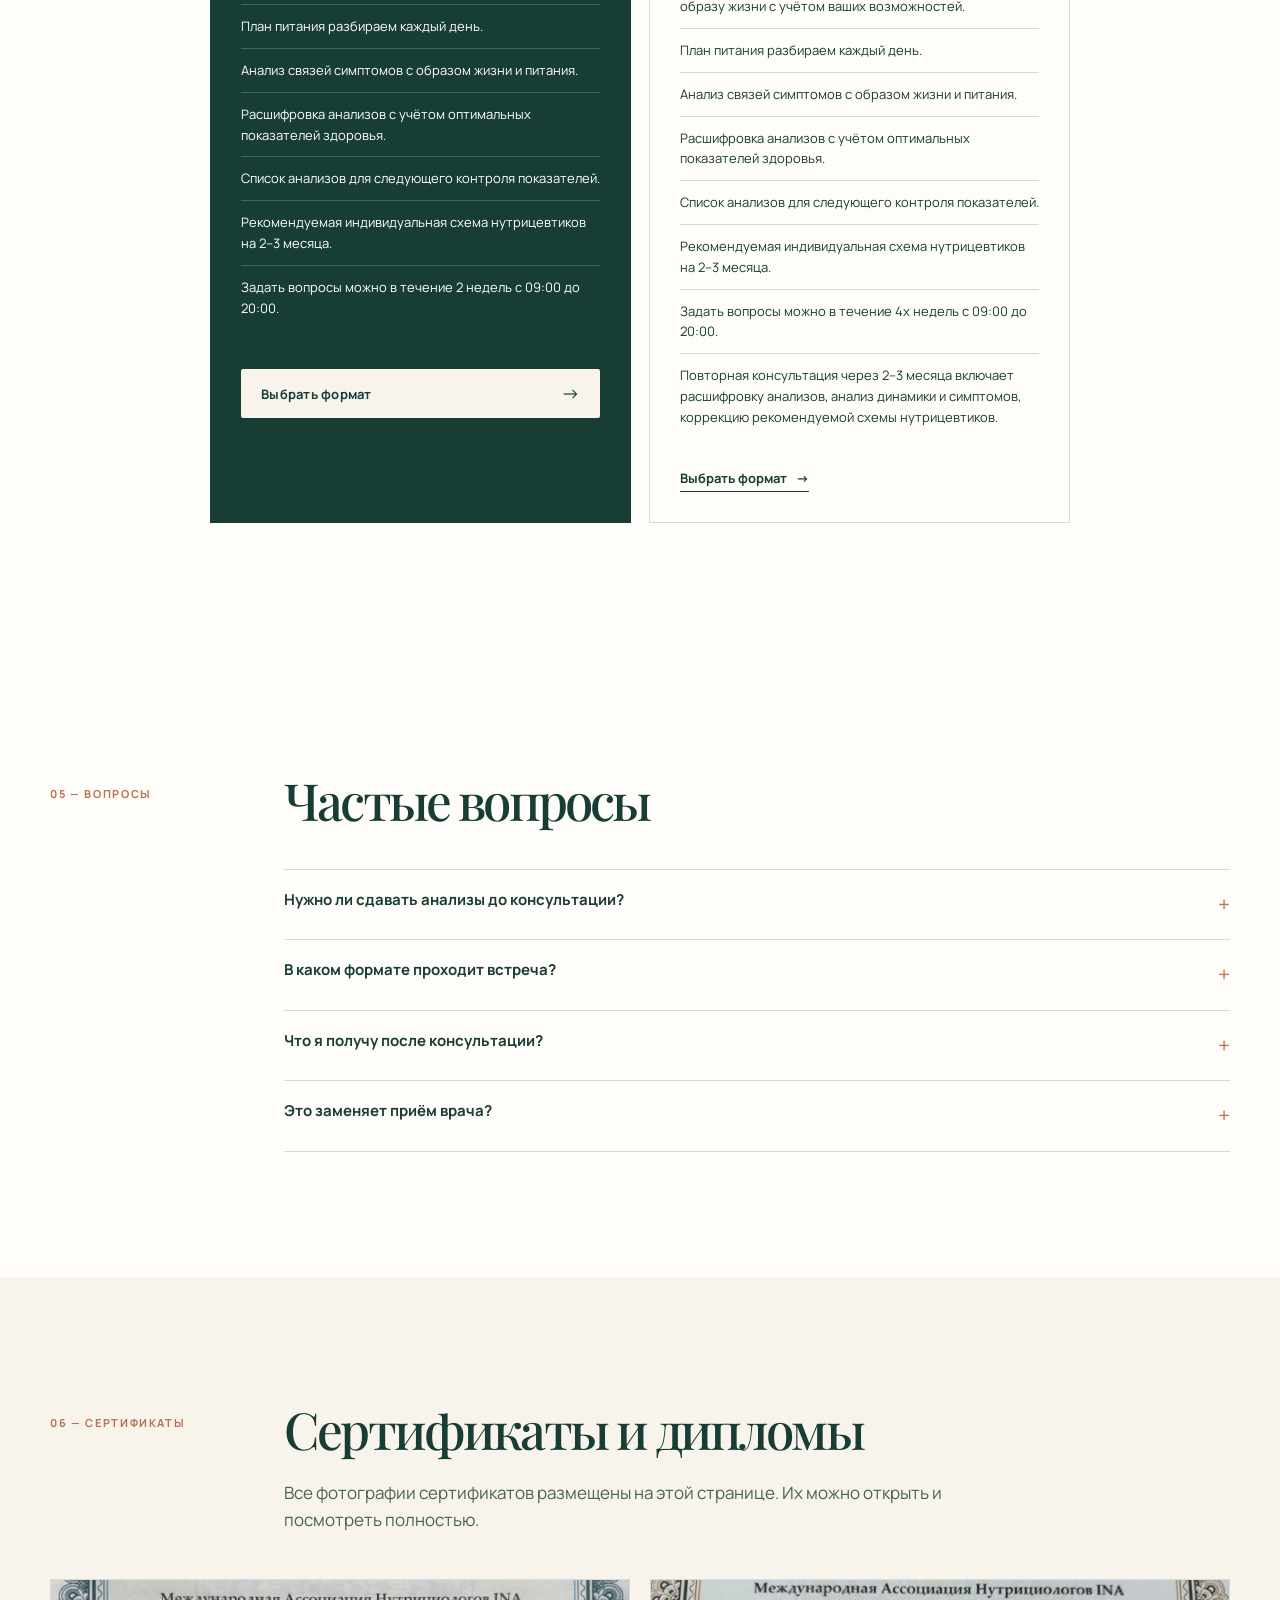
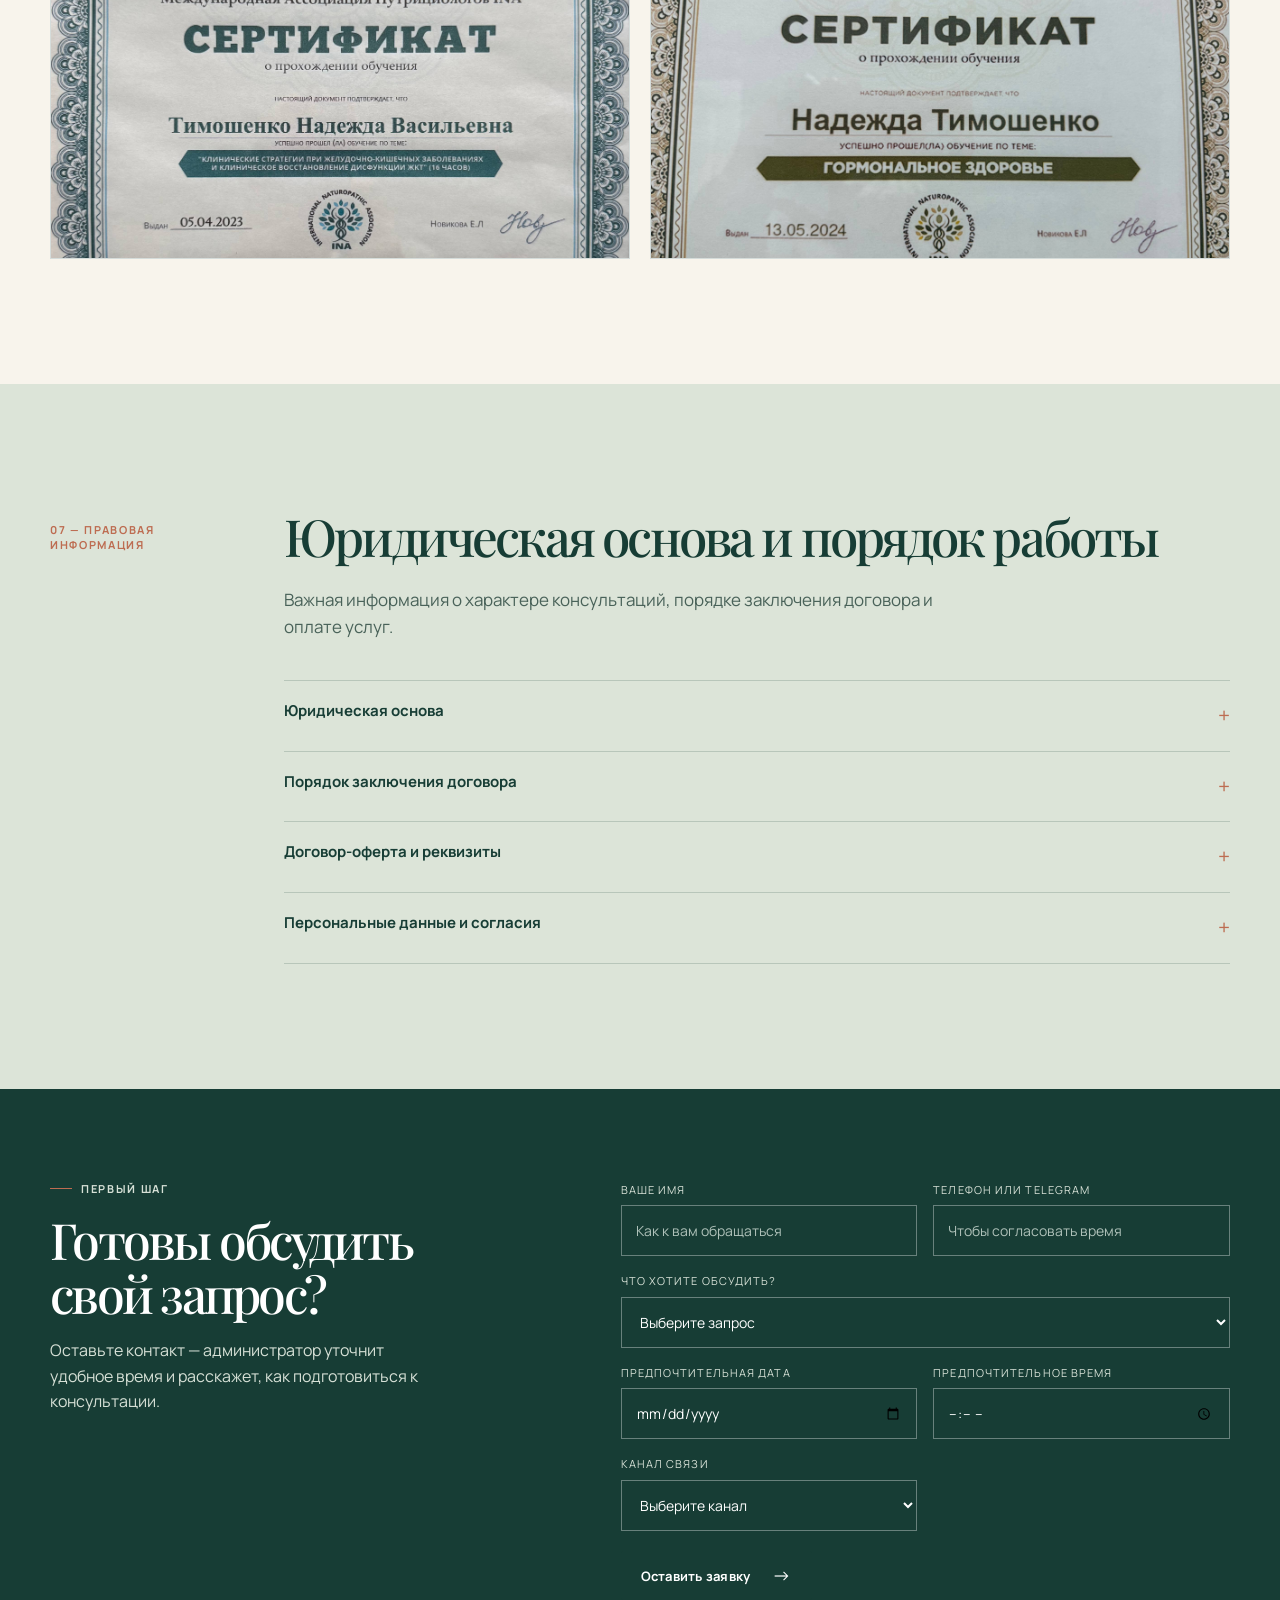
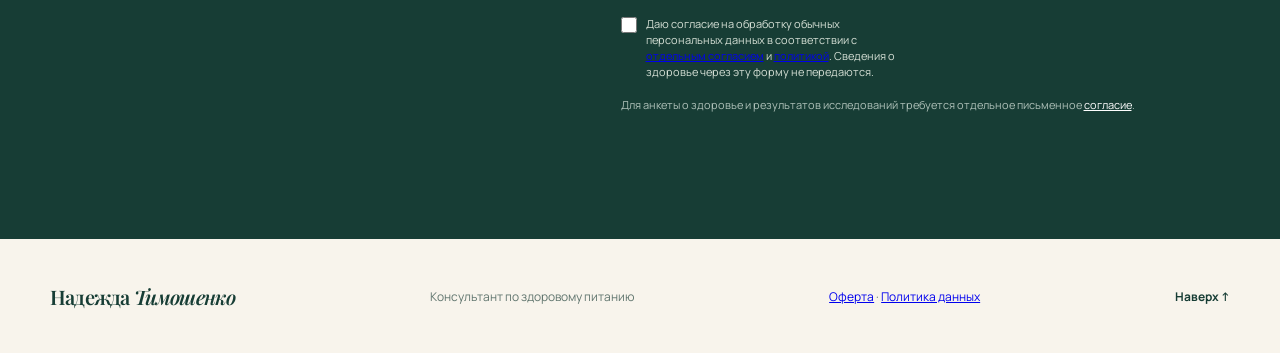
==== commit 54cfab12: "Match package wording to client brief" ====
--- a/index.html
+++ b/index.html
@@ -308,7 +308,7 @@
             </p>
             <ul>
               <li>Подготовка к консультации: запрос, опросники, список анализов перед консультацией.</li>
-              <li>4 онлайн консультации: 60 минут в формате видео-связи.</li>
+              <li>2 онлайн консультации: 60 минут в формате видео-связи.</li>
               <li>По итогу консультации: рекомендации по питанию и образу жизни с учётом ваших возможностей.</li>
               <li>План питания разбираем каждый день.</li>
               <li>Анализ связей симптомов с образом жизни и питания.</li>
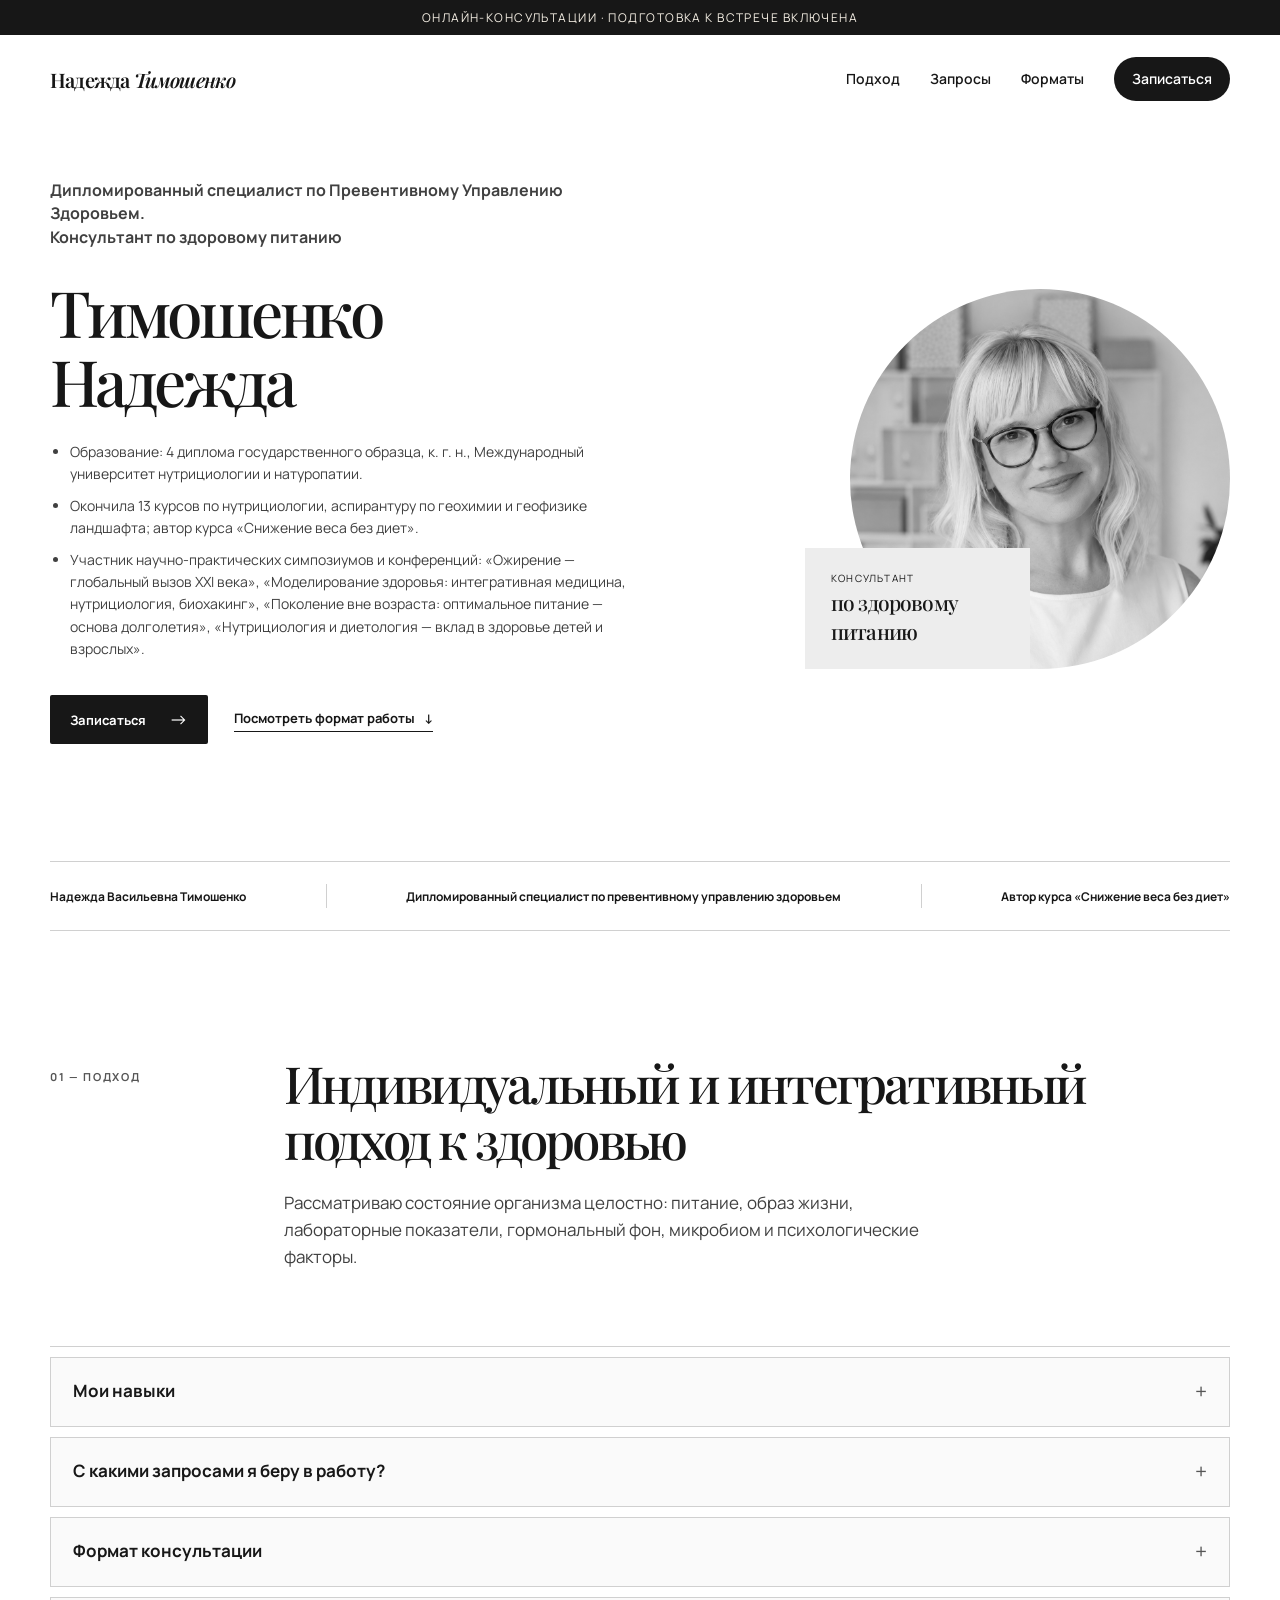
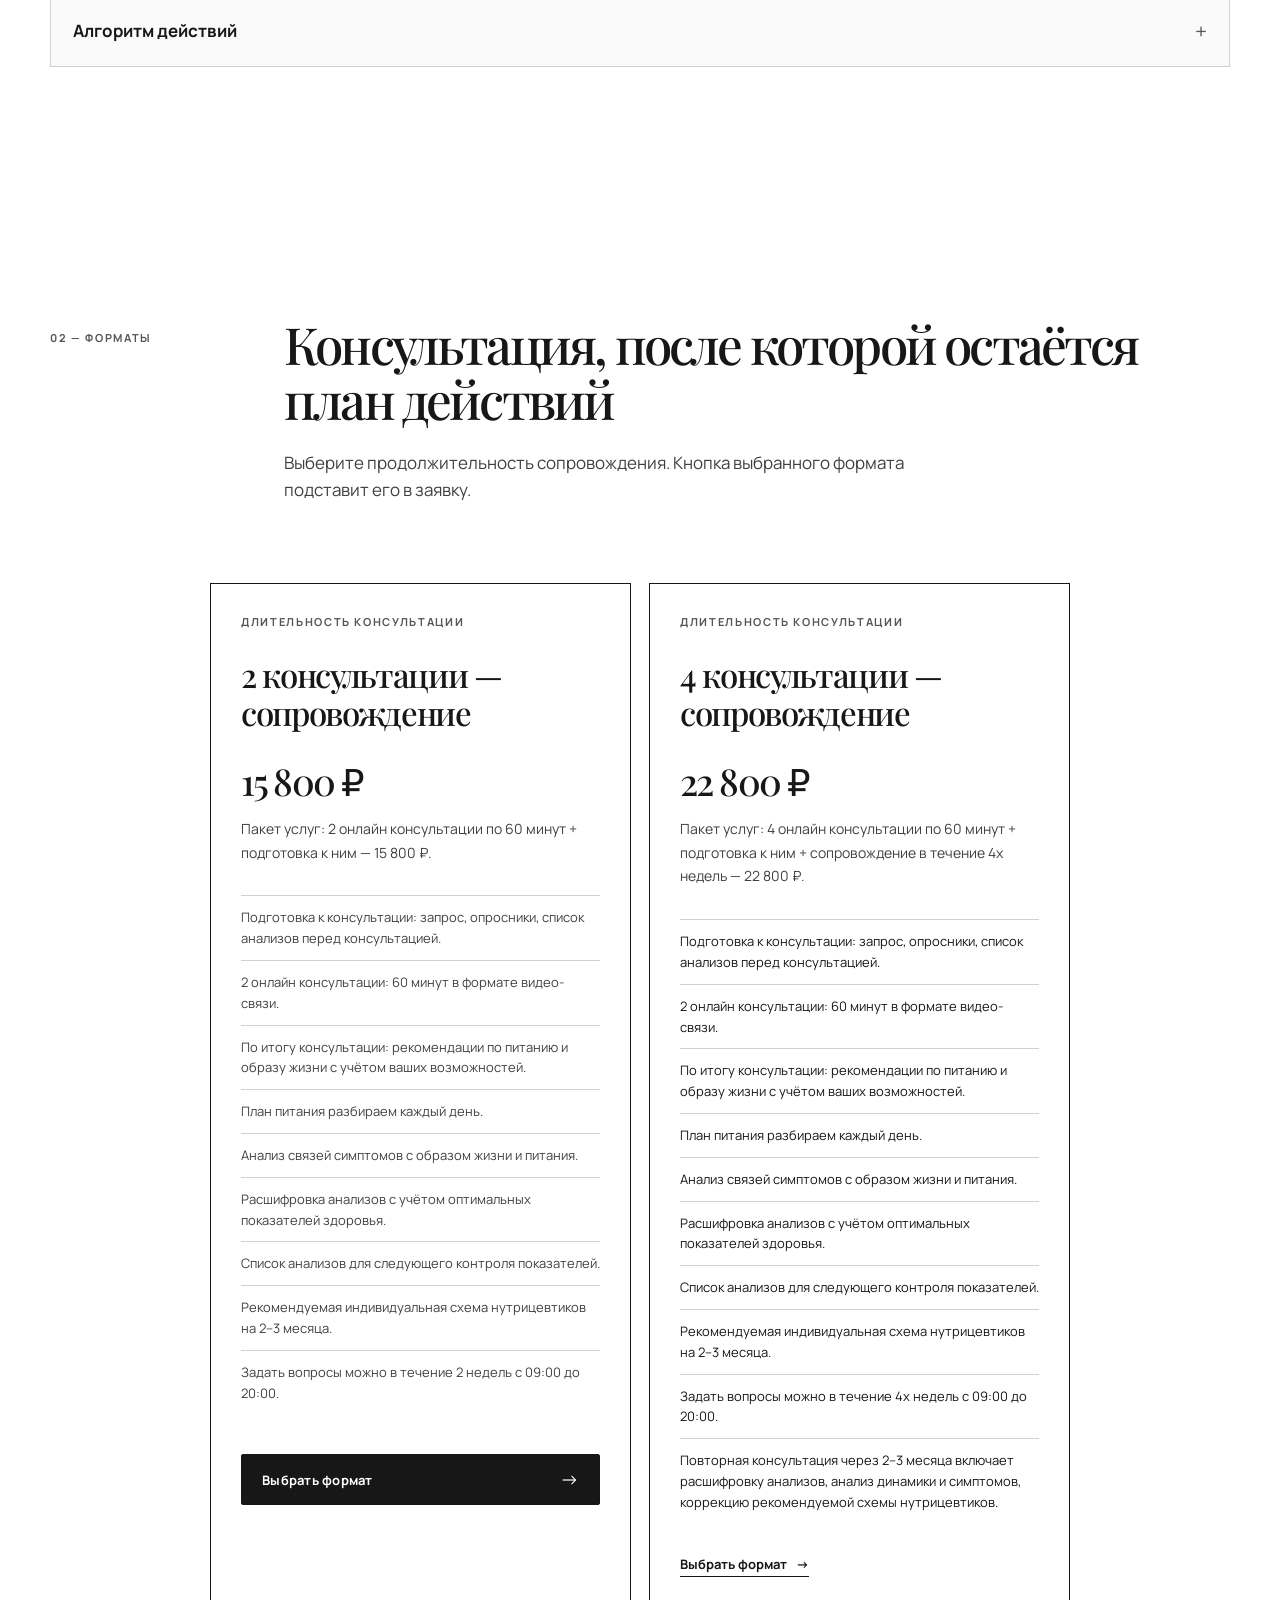
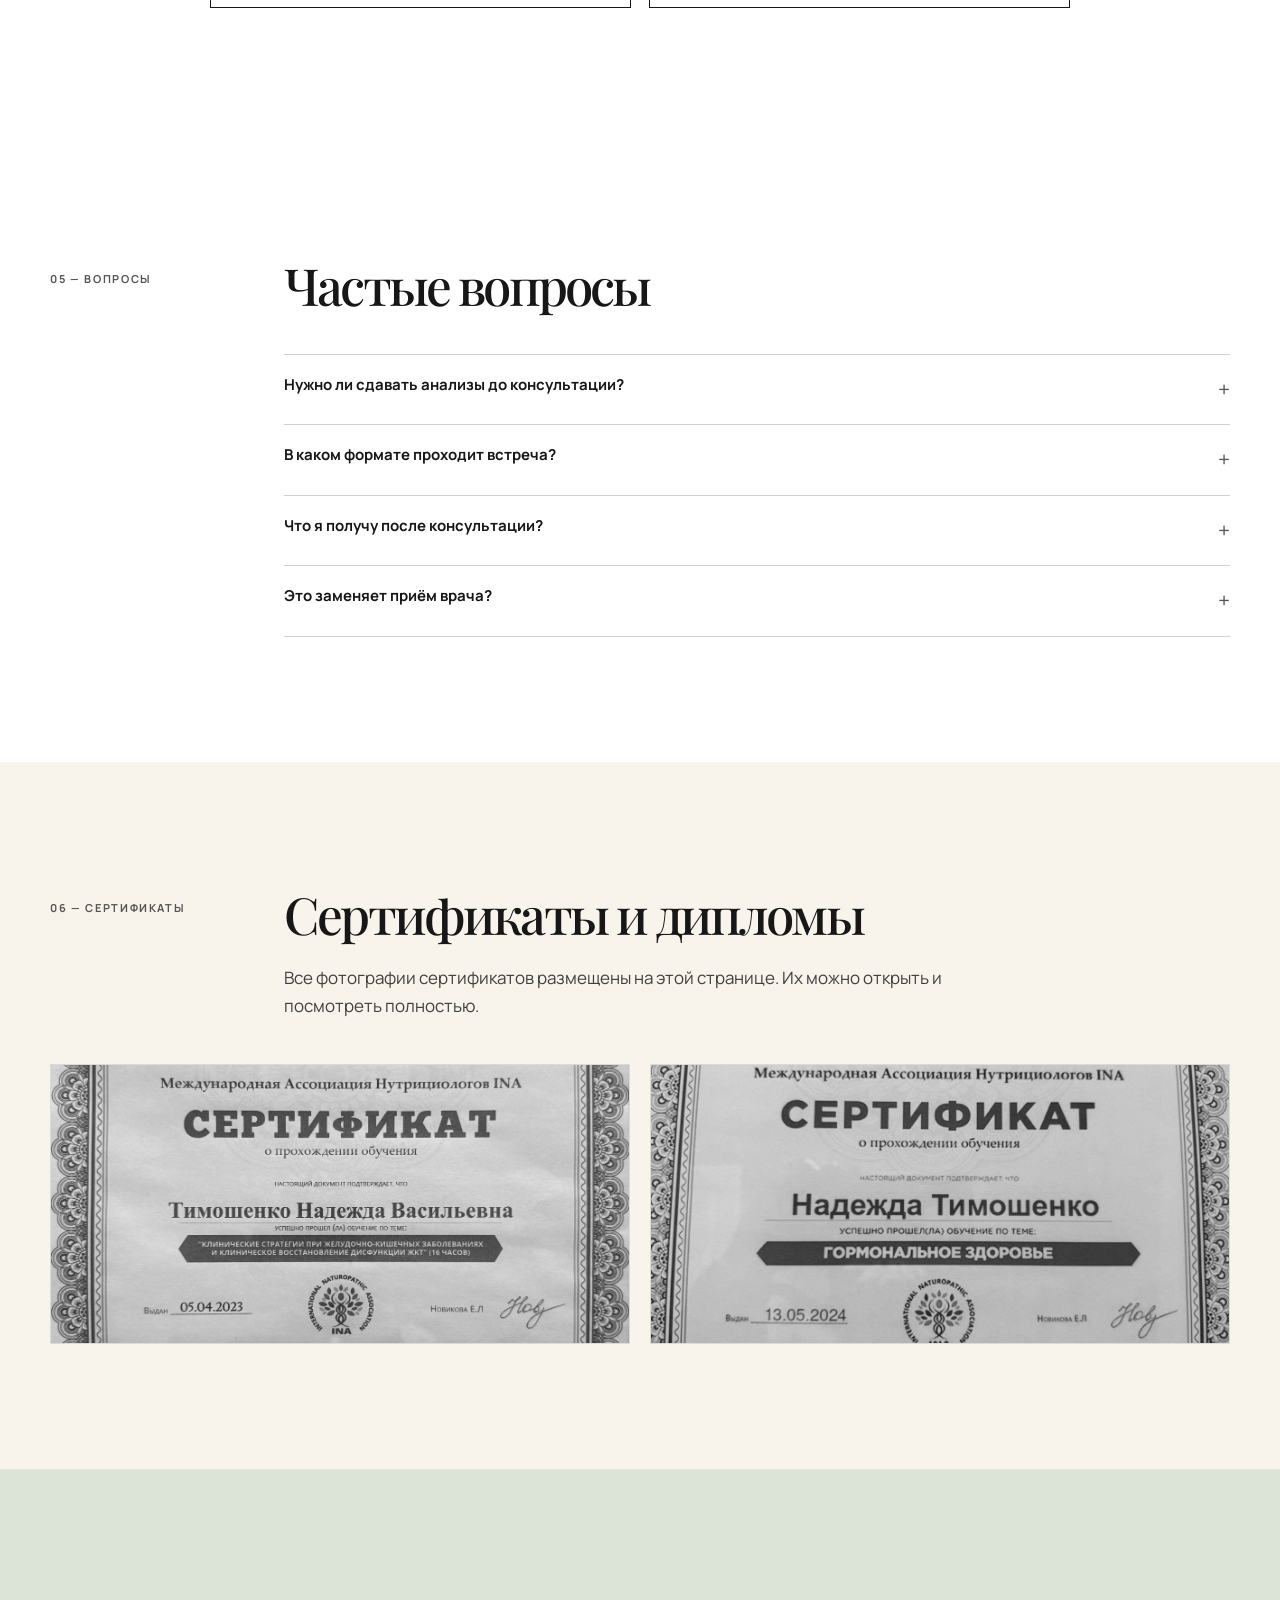
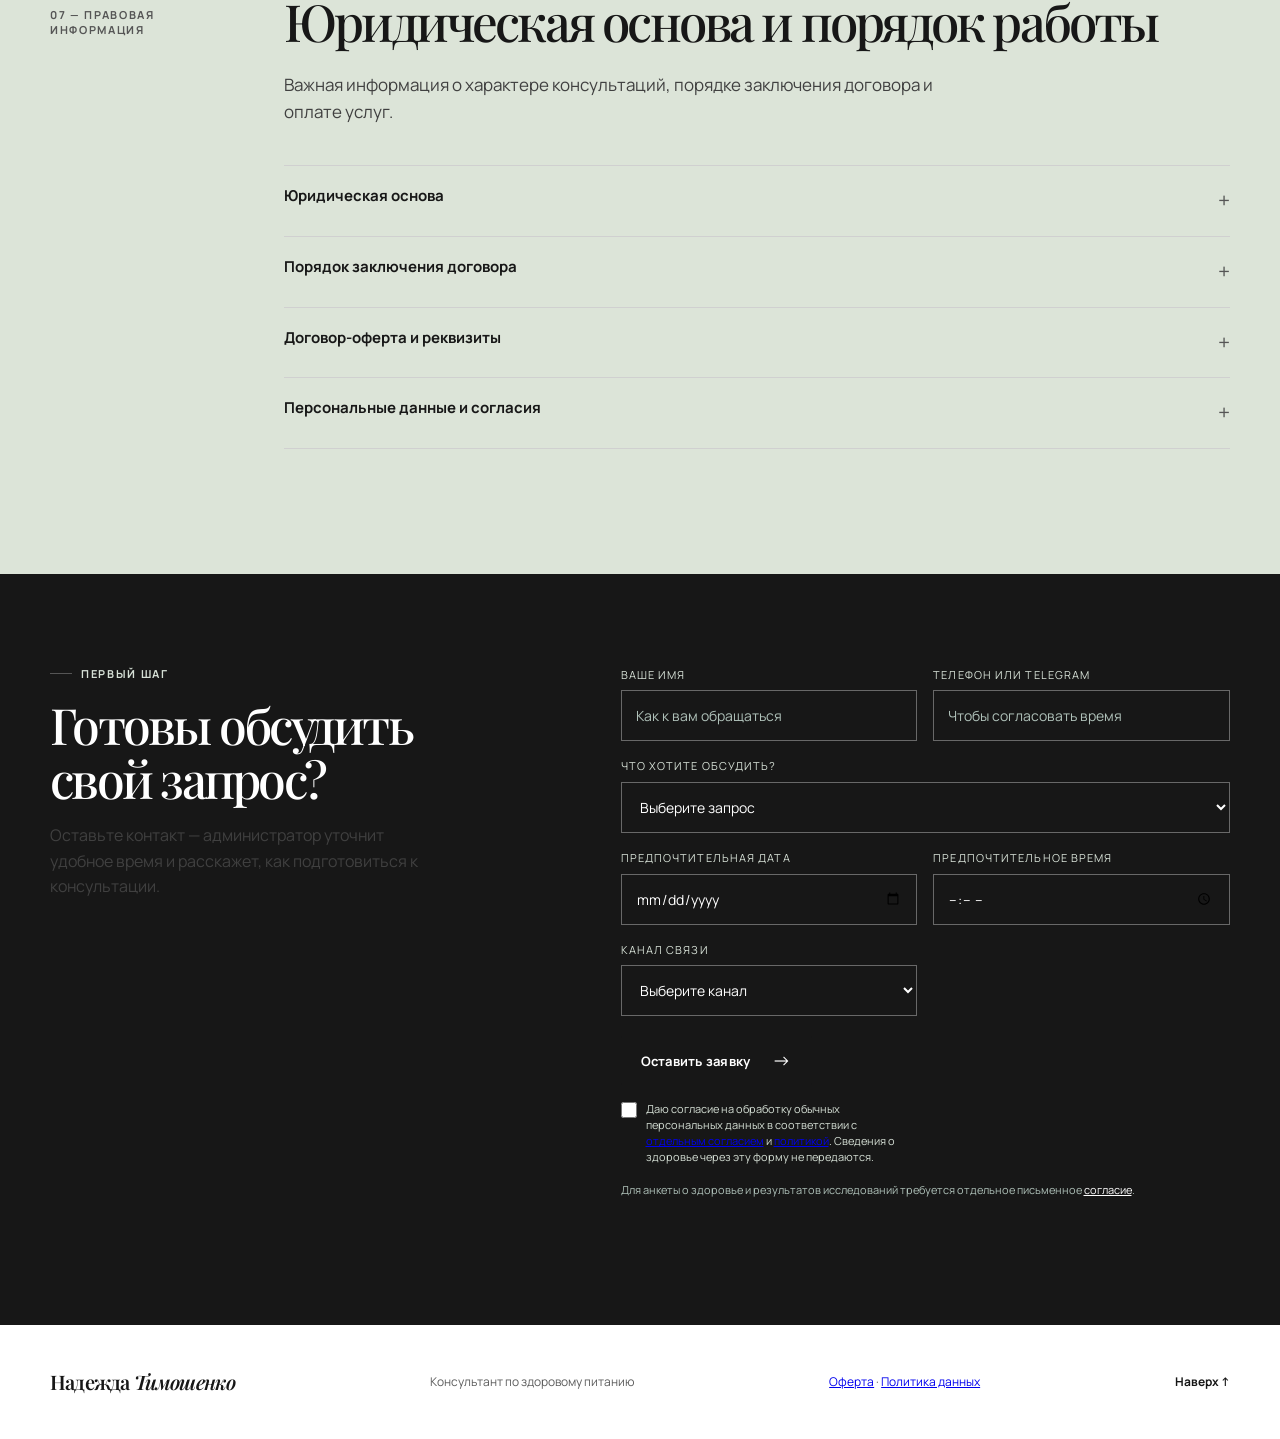
==== commit bda2189e: "Create neutral client review layout" ====
--- a/index.html
+++ b/index.html
@@ -213,7 +213,7 @@
           </div>
         </div>
         <div class="container service-accordions">
-          <details open>
+          <details>
             <summary>Мои навыки <span>+</span></summary>
             <div class="accordion-copy">
               <p>В своей работе я использую интегративный подход, это позволяет находить настоящую причину состояния, а не просто гасить симптомы. Это помогает мне соединить в одну картину биохимию, микробиом, гормональный статус, образ жизни, питание, психологические факторы, а не рассматривать их по отдельности, так как организм — это саморегулирующаяся система и представляет собой единое целое.</p>
--- a/updates.css
+++ b/updates.css
@@ -141,3 +141,127 @@
     grid-template-columns: 1fr;
   }
 }
+
+/* Временный нейтральный вариант для согласования структуры и текста. */
+:root {
+  --ink: #171717;
+  --cream: #ffffff;
+  --paper: #ffffff;
+  --sage: #f5f5f5;
+  --sand: #ededed;
+  --clay: #555555;
+  --line: #d0d0d0;
+  --muted: #5c5c5c;
+}
+
+body,
+.approach,
+.formats,
+.faq,
+.credentials {
+  background: #ffffff;
+  color: #171717;
+}
+
+.notice,
+.contact,
+.mobile-cta {
+  background: #171717;
+}
+
+.requests,
+.legal {
+  background: #f5f5f5;
+}
+
+.section-kicker,
+.card-label,
+.approach-grid span,
+.request-icon,
+summary span {
+  color: #555555;
+}
+
+.nav-button,
+.button-primary,
+.format-card.featured {
+  background: #171717;
+  border-color: #171717;
+  color: #ffffff;
+}
+
+.button-secondary {
+  background: #ffffff;
+  border: 1px solid #171717;
+  color: #171717;
+}
+
+.hero-art::before,
+.credentials-grid img,
+.certificate-gallery img {
+  filter: grayscale(1);
+}
+
+.hero-badge {
+  background: #ededed;
+}
+
+.hero-credentials,
+.hero-education,
+.lead,
+.section-intro,
+.accordion-copy p,
+.accordion-copy li,
+.format-card > p:not(.price):not(.card-label),
+.legal-copy p,
+.credentials-grid li,
+.contact > div > div > p:not(.eyebrow) {
+  color: #404040;
+}
+
+.service-accordions details {
+  background: #fafafa;
+  border: 1px solid #d0d0d0;
+  margin-top: 10px;
+  padding: 0;
+}
+
+.service-accordions summary {
+  min-height: 68px;
+  align-items: center;
+  padding: 17px 22px;
+  font-family: var(--sans);
+  font-size: 17px;
+  font-weight: 700;
+  letter-spacing: 0;
+}
+
+.service-accordions details[open] summary {
+  border-bottom: 1px solid #d0d0d0;
+}
+
+.service-accordions .accordion-copy {
+  padding: 16px 22px 20px;
+}
+
+.format-card,
+.format-card.featured {
+  background: #ffffff;
+  color: #171717;
+  border-color: #171717;
+}
+
+.format-card.featured > p:not(.price):not(.card-label),
+.format-card.featured li {
+  color: #404040;
+  border-color: #d0d0d0;
+}
+
+.format-card.featured .card-label {
+  color: #555555;
+}
+
+.format-card.featured .button-secondary {
+  background: #171717;
+  color: #ffffff;
+}
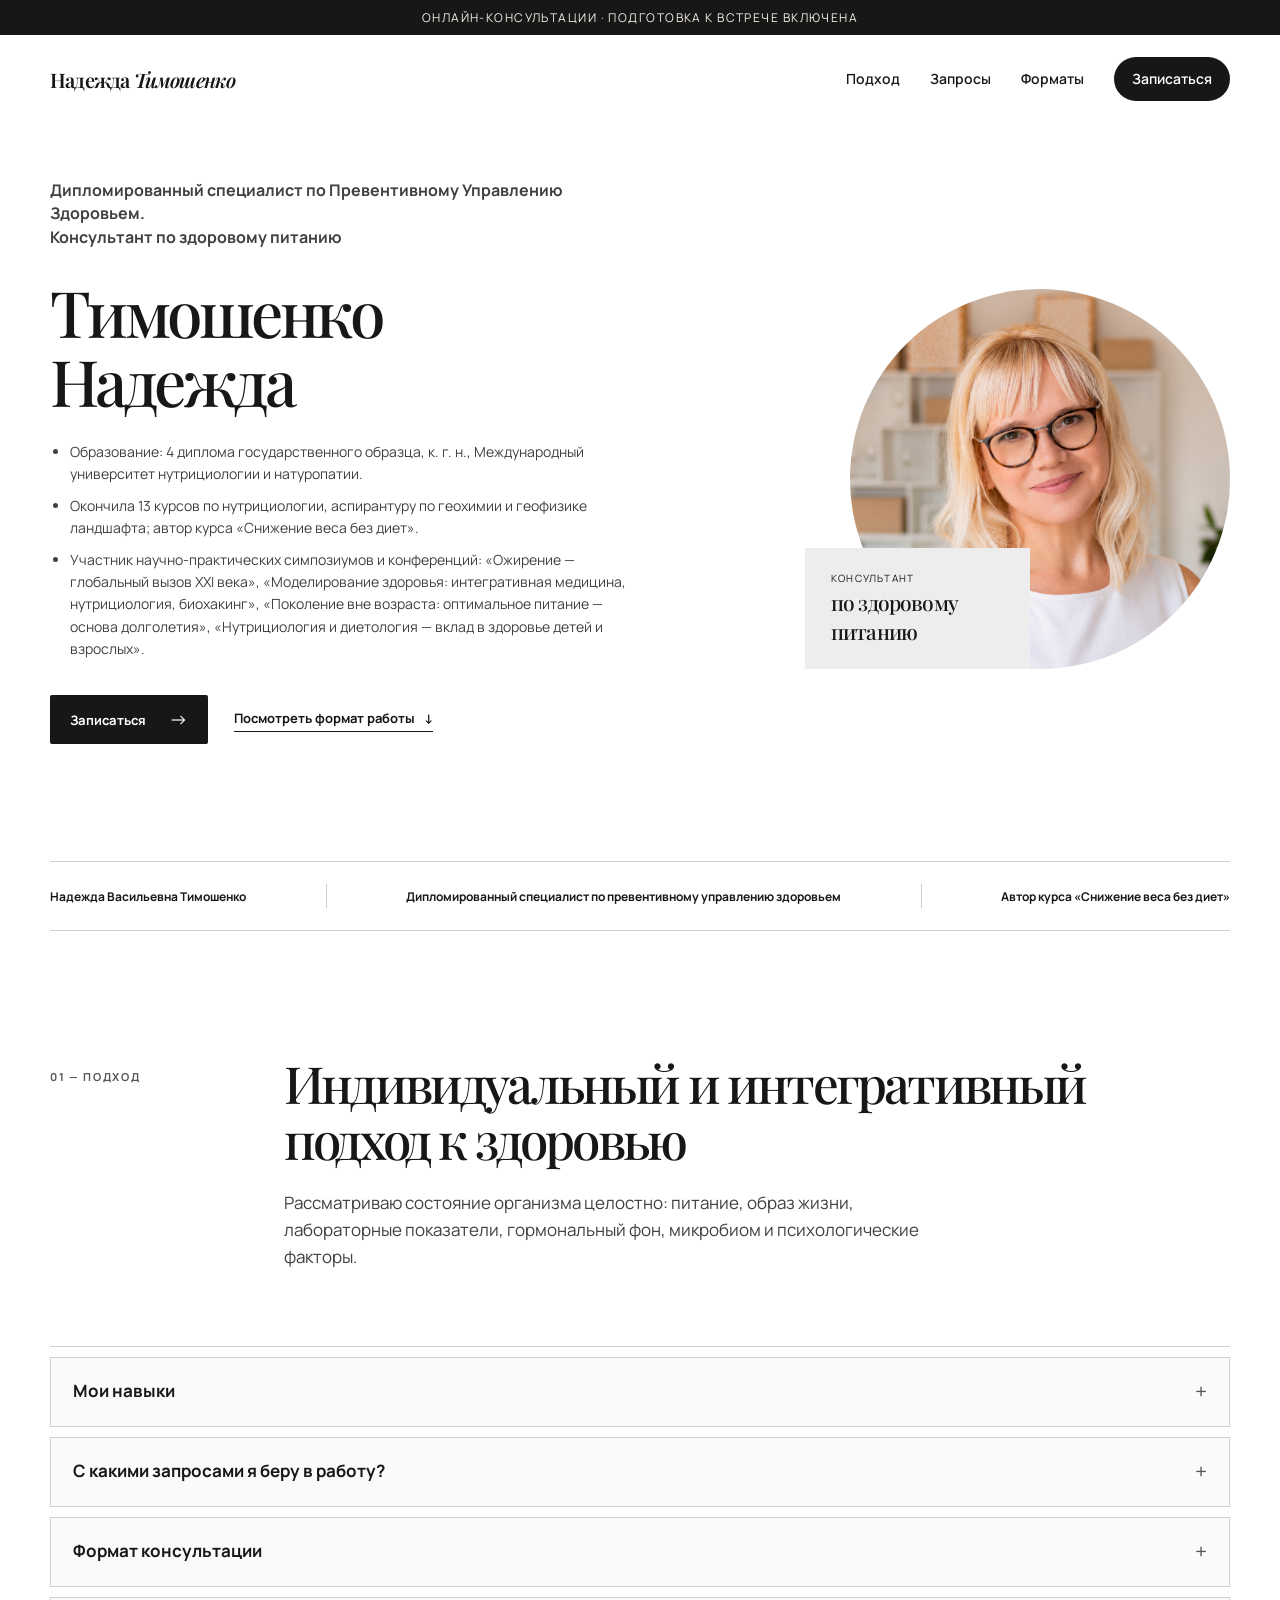
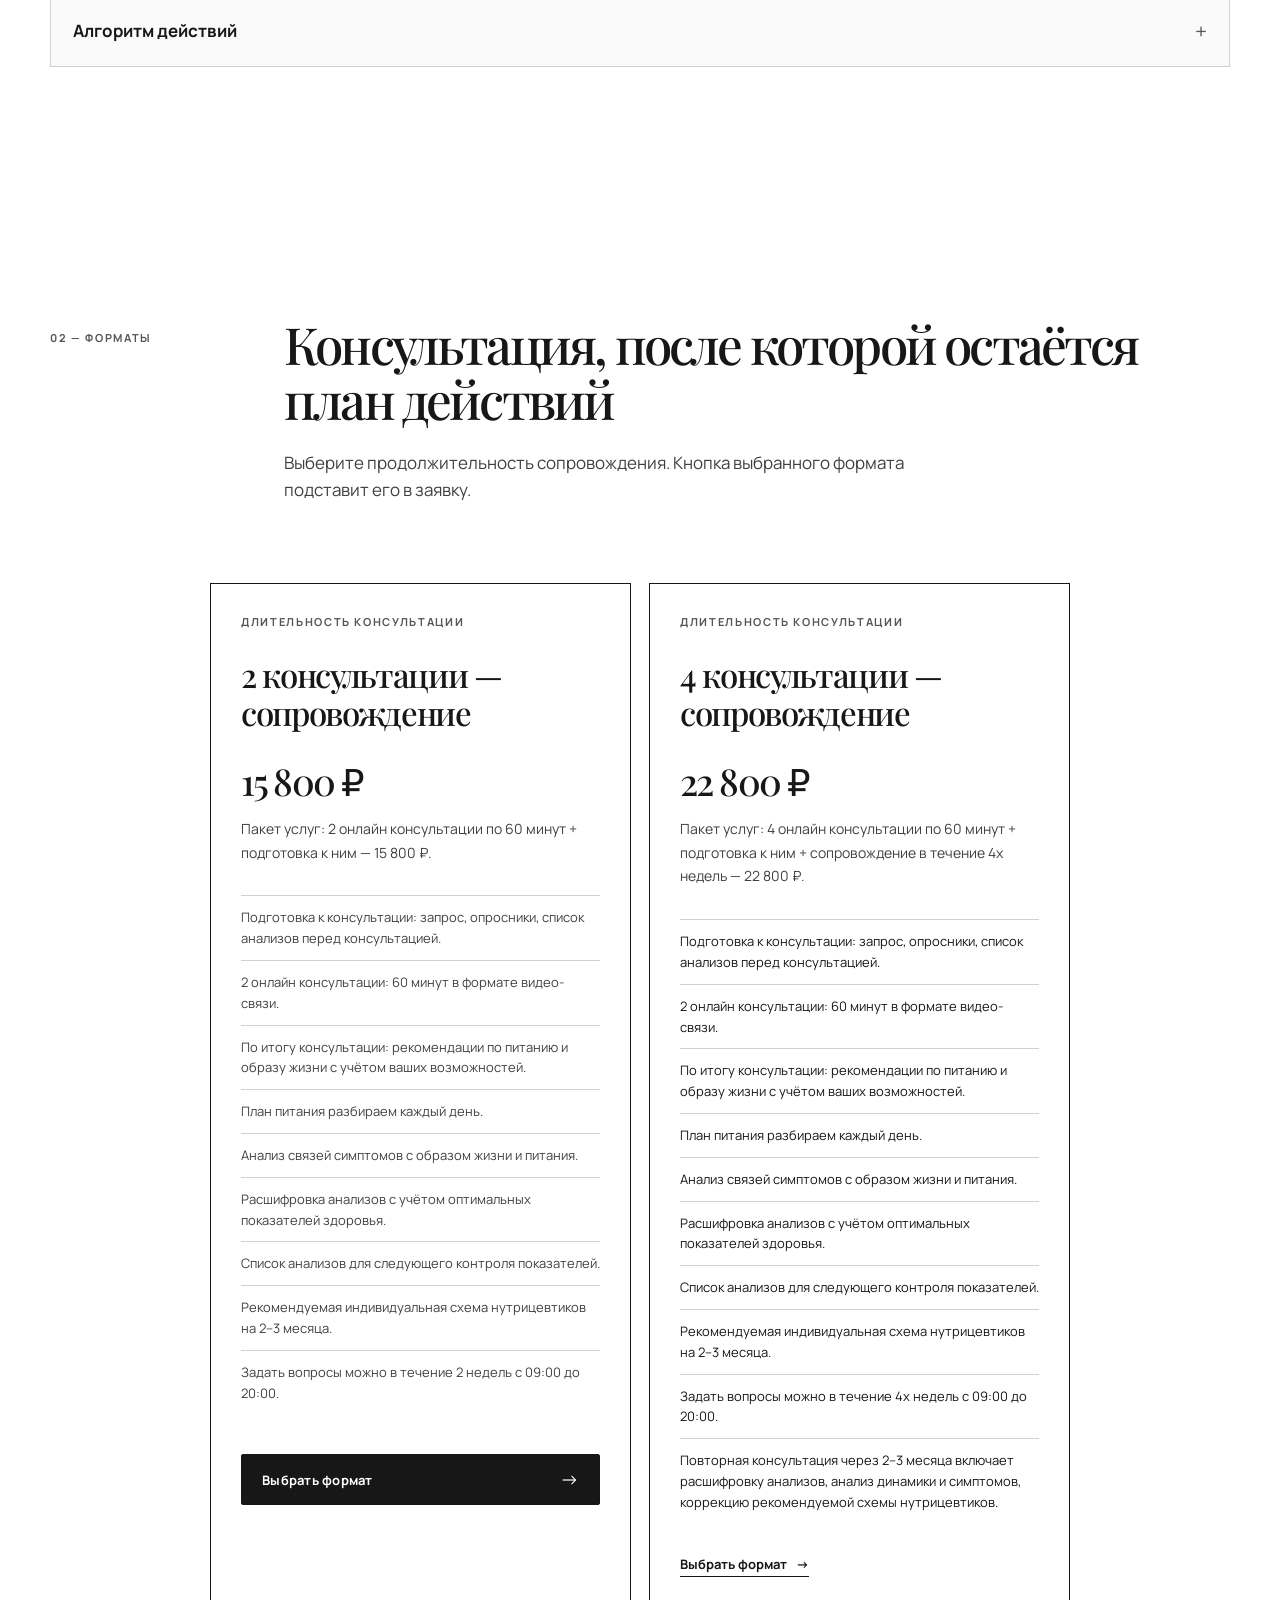
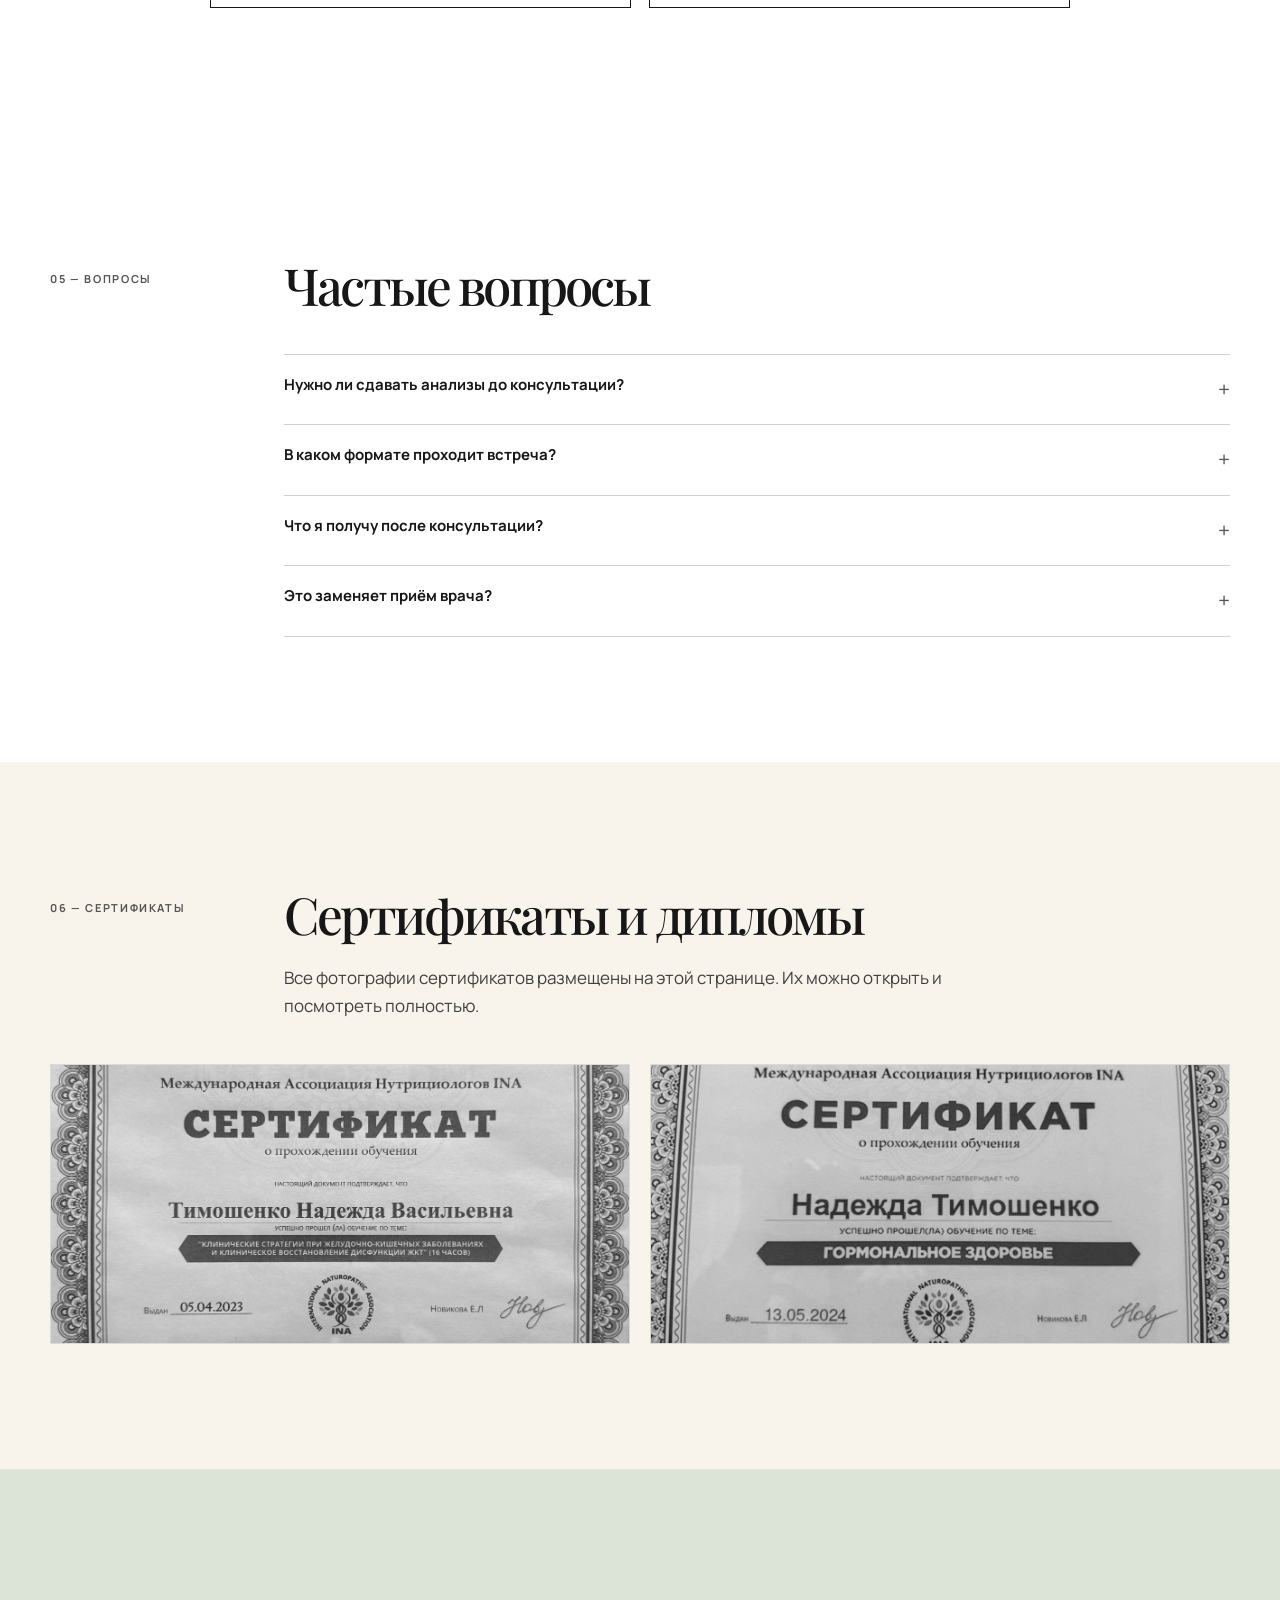
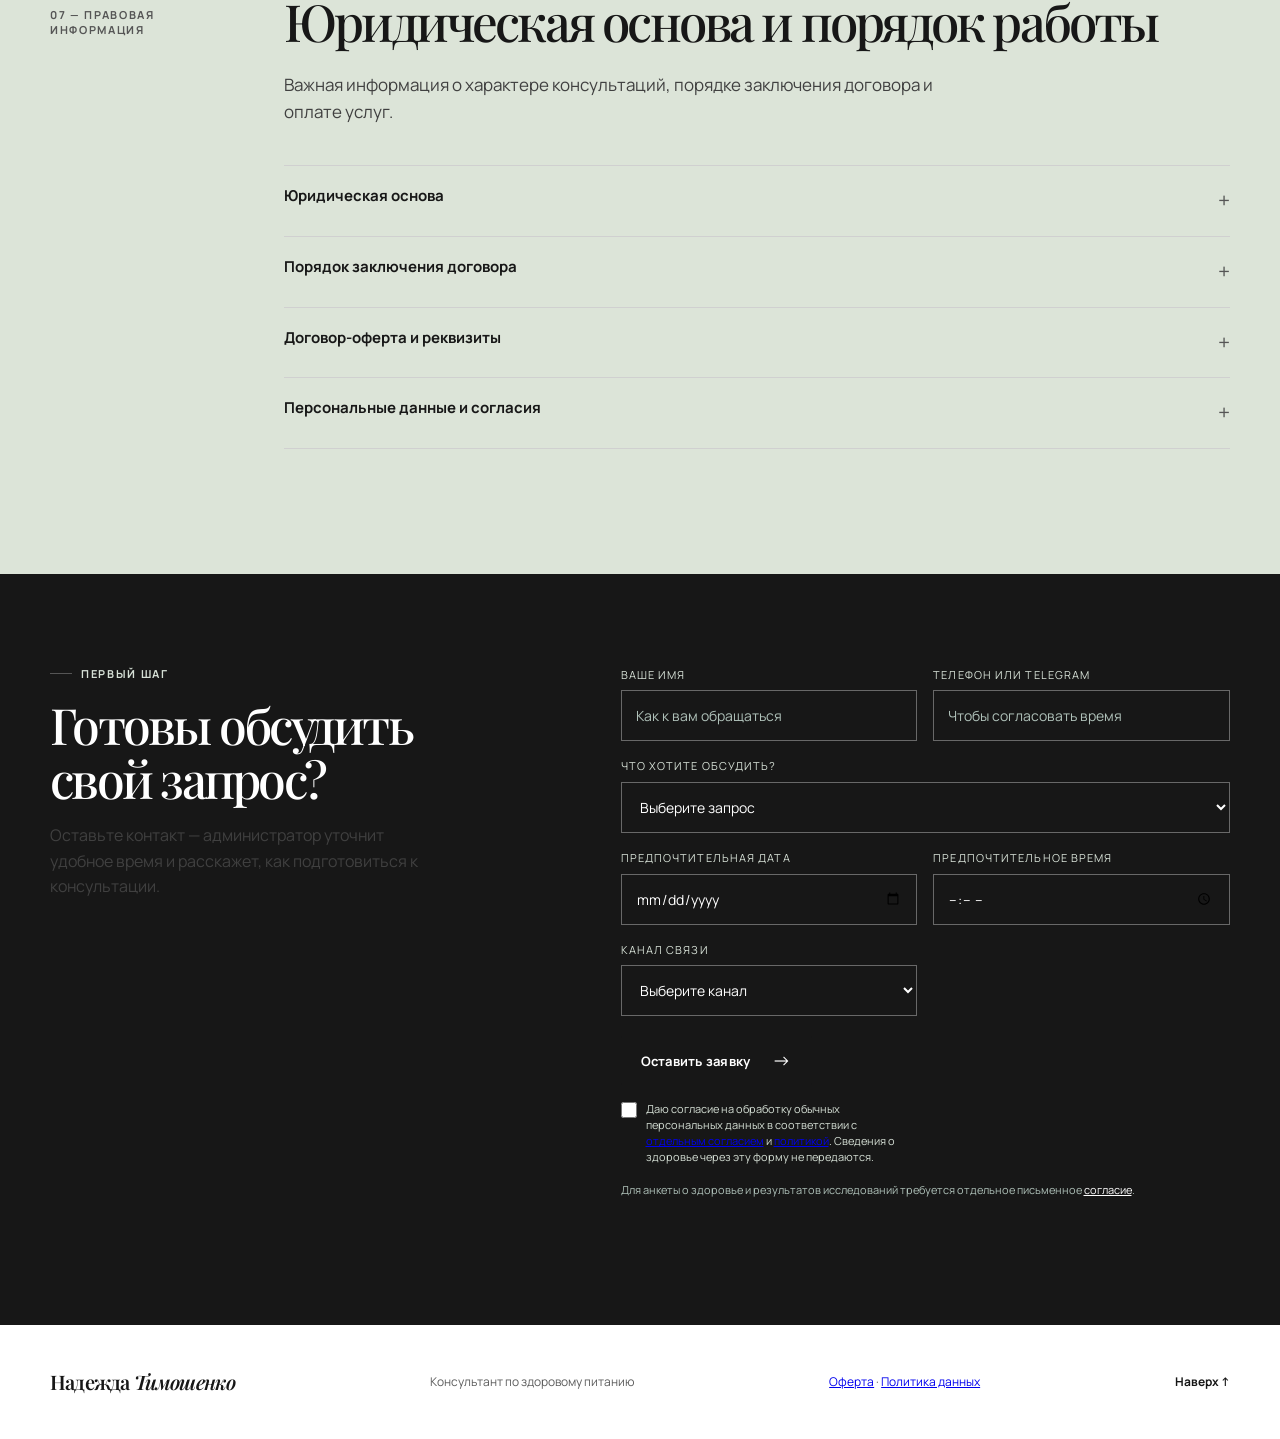
==== commit 67840af6: "Bust stylesheet cache for color portrait" ====
--- a/index.html
+++ b/index.html
@@ -16,7 +16,7 @@
       rel="stylesheet"
     />
     <link rel="stylesheet" href="styles.css" />
-    <link rel="stylesheet" href="updates.css" />
+    <link rel="stylesheet" href="updates.css?v=680f55e" />
     <style>
       .hero-name {
         font:
--- a/updates.css
+++ b/updates.css
@@ -196,7 +196,6 @@
   color: #171717;
 }
 
-.hero-art::before,
 .credentials-grid img,
 .certificate-gallery img {
   filter: grayscale(1);
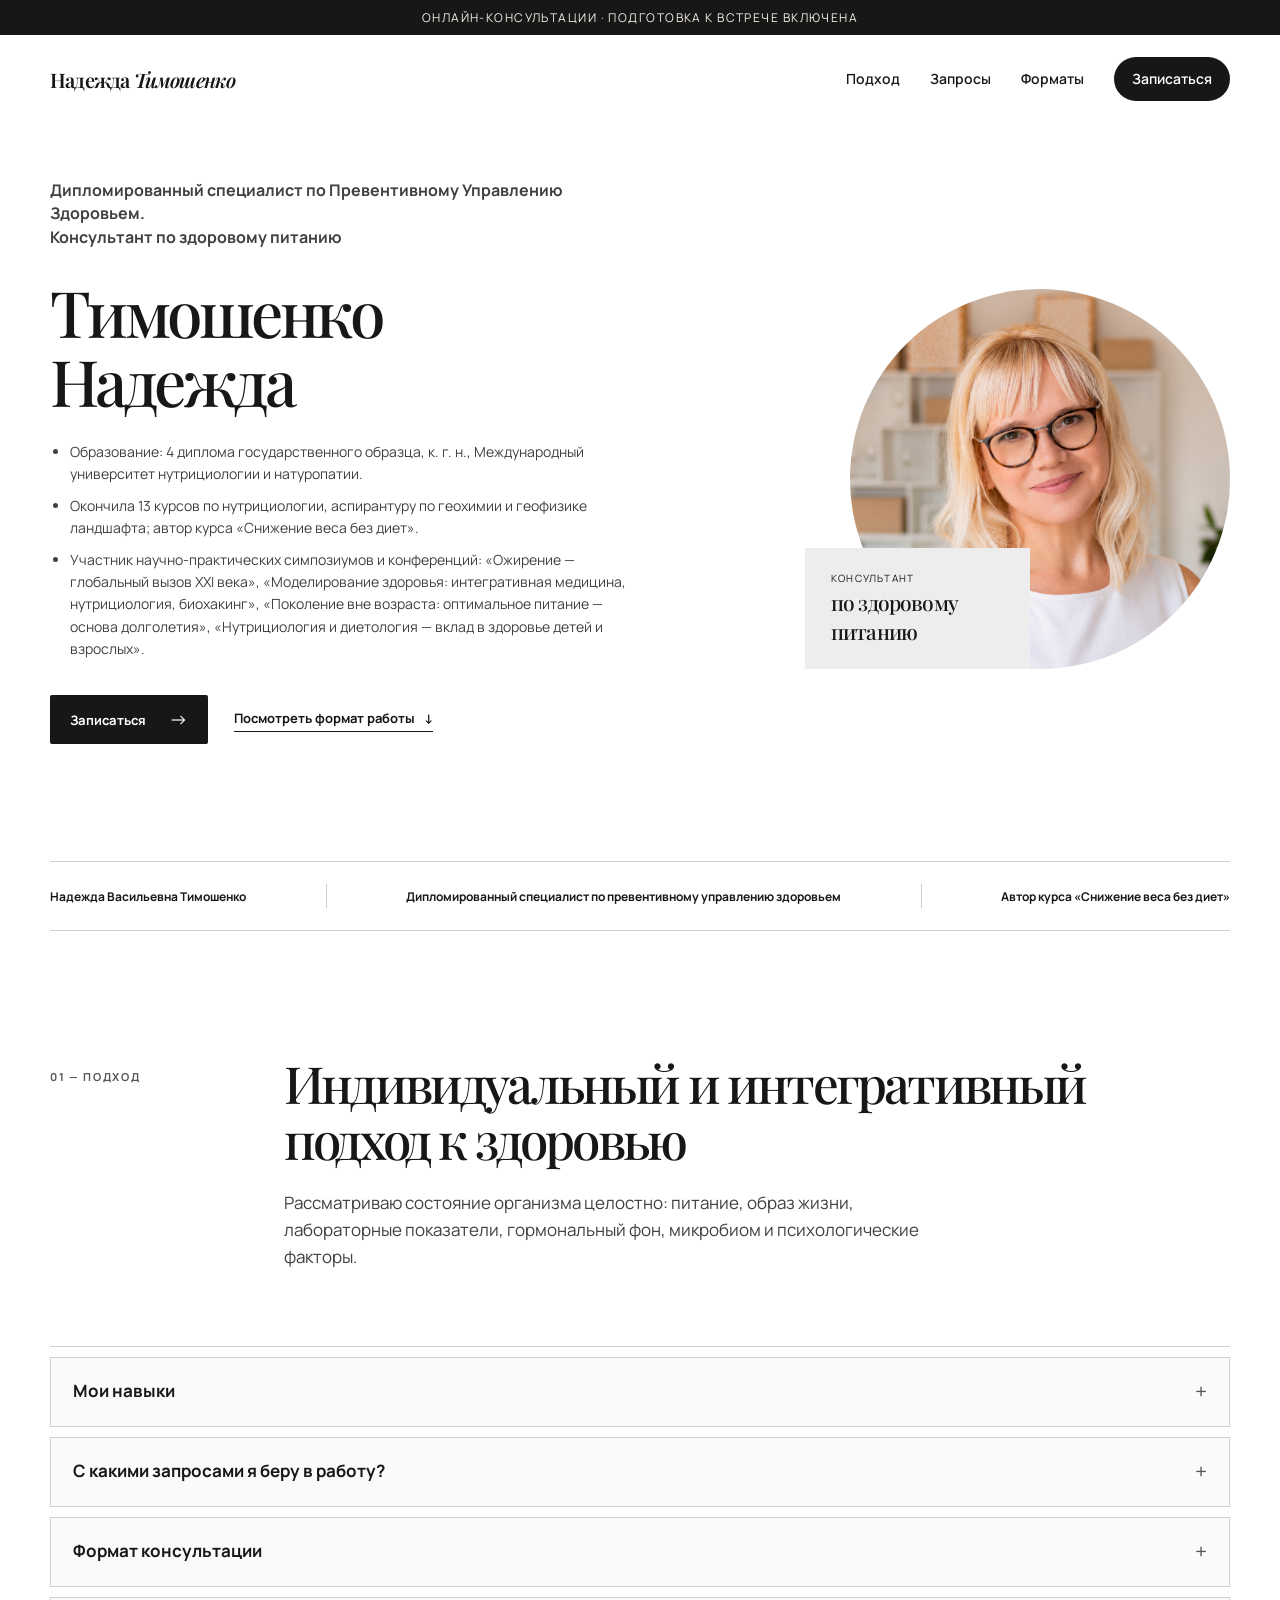
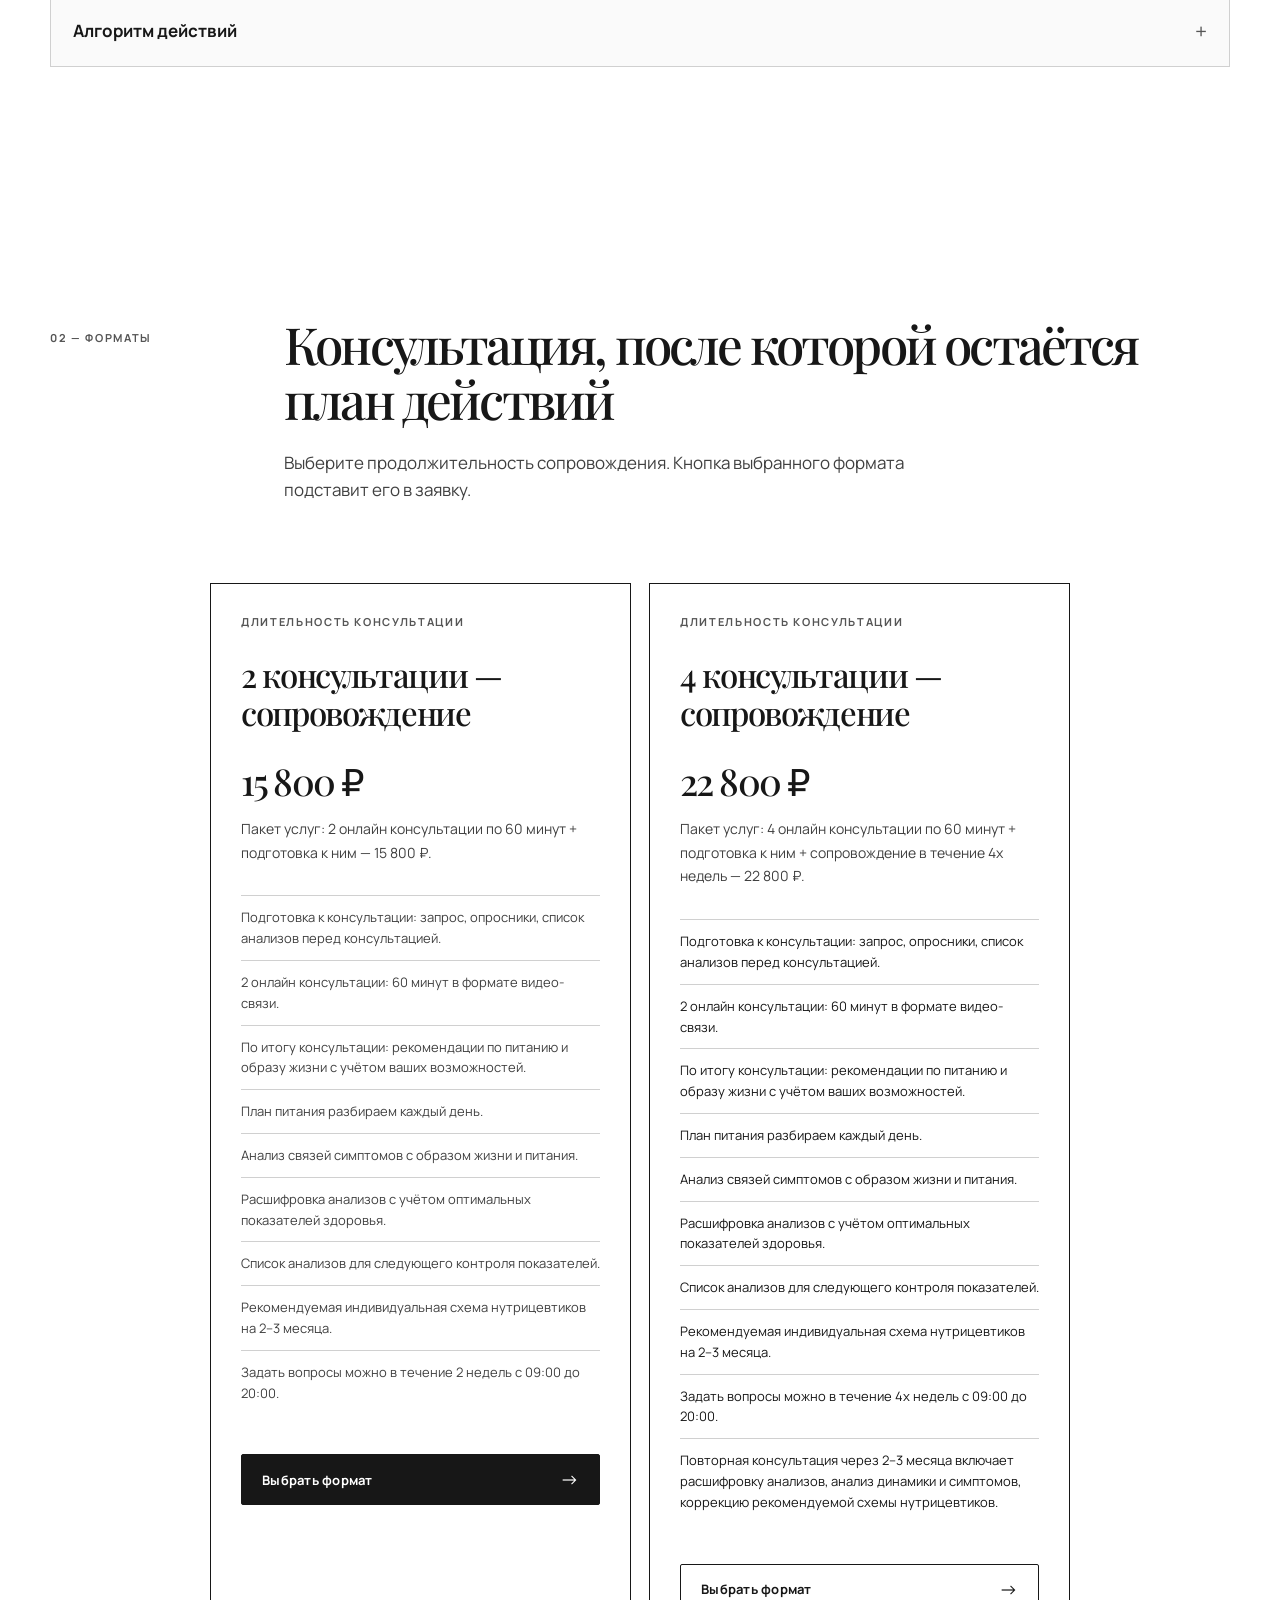
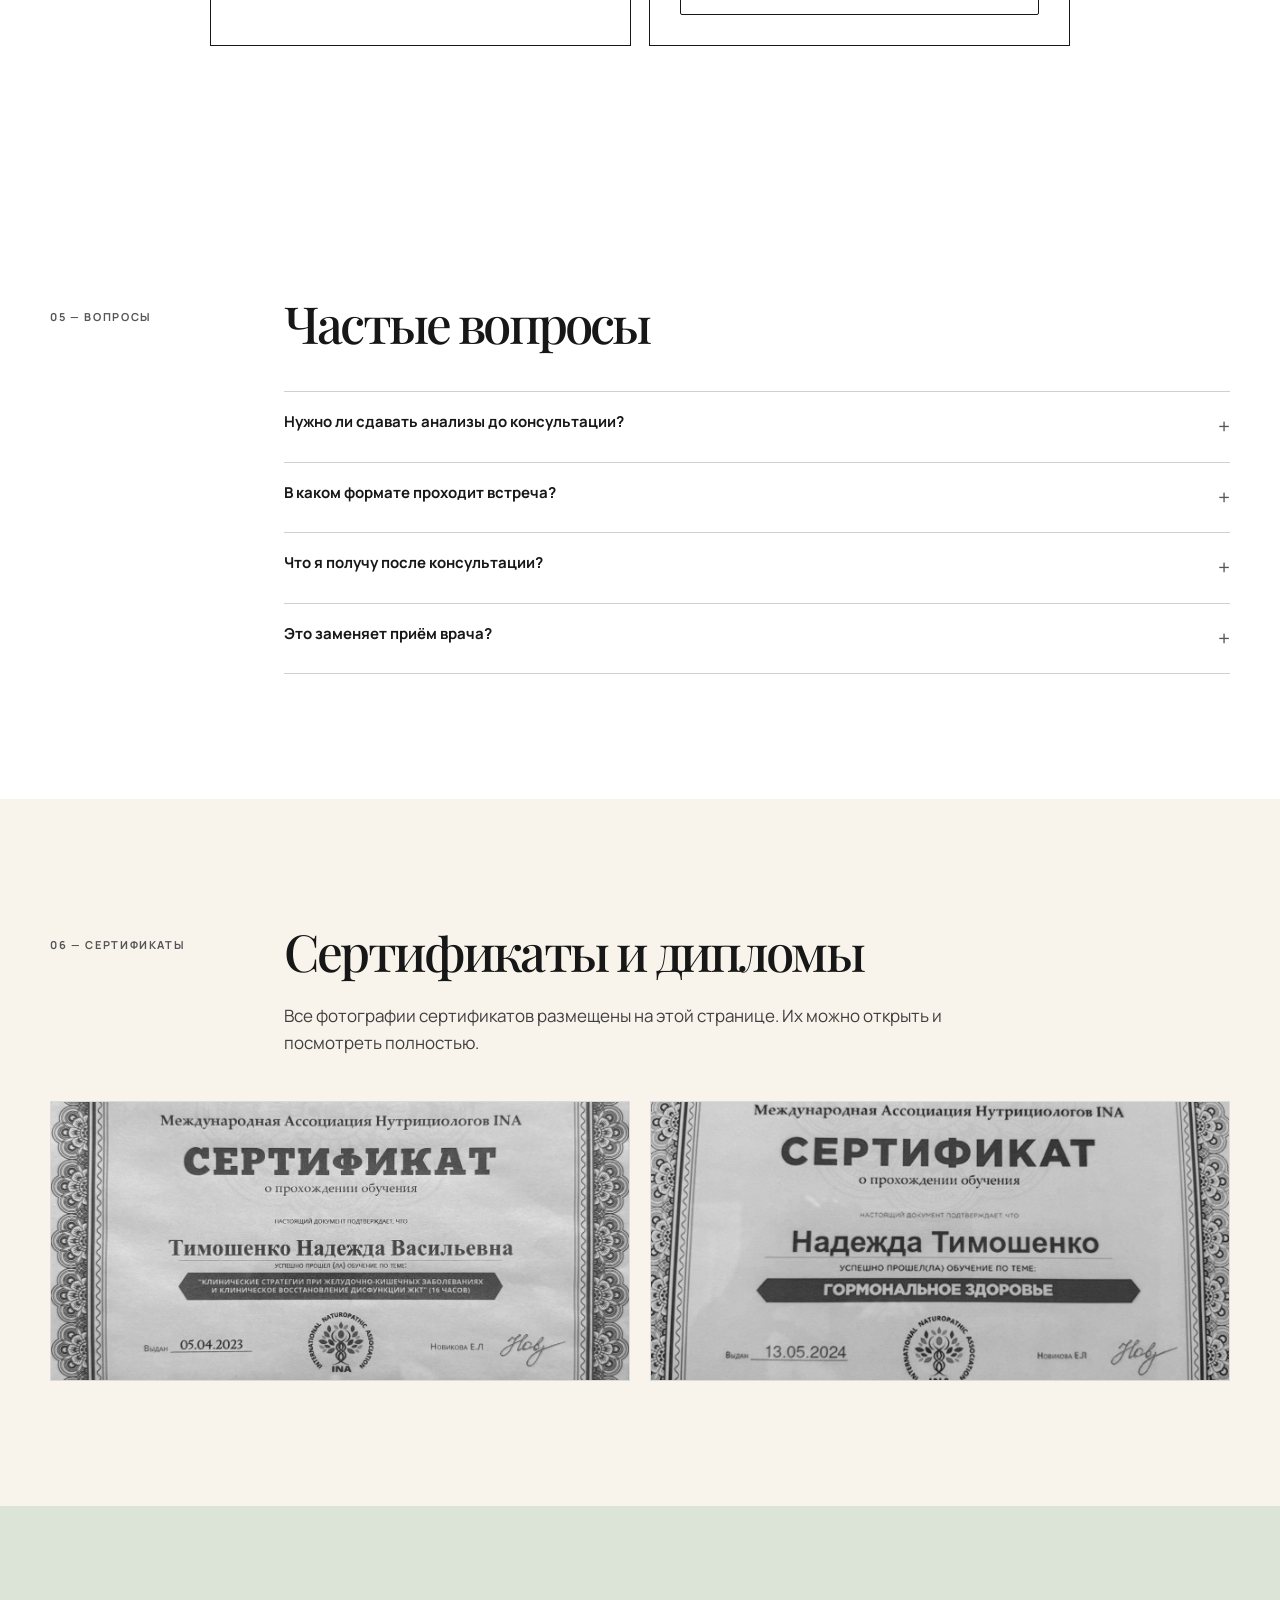
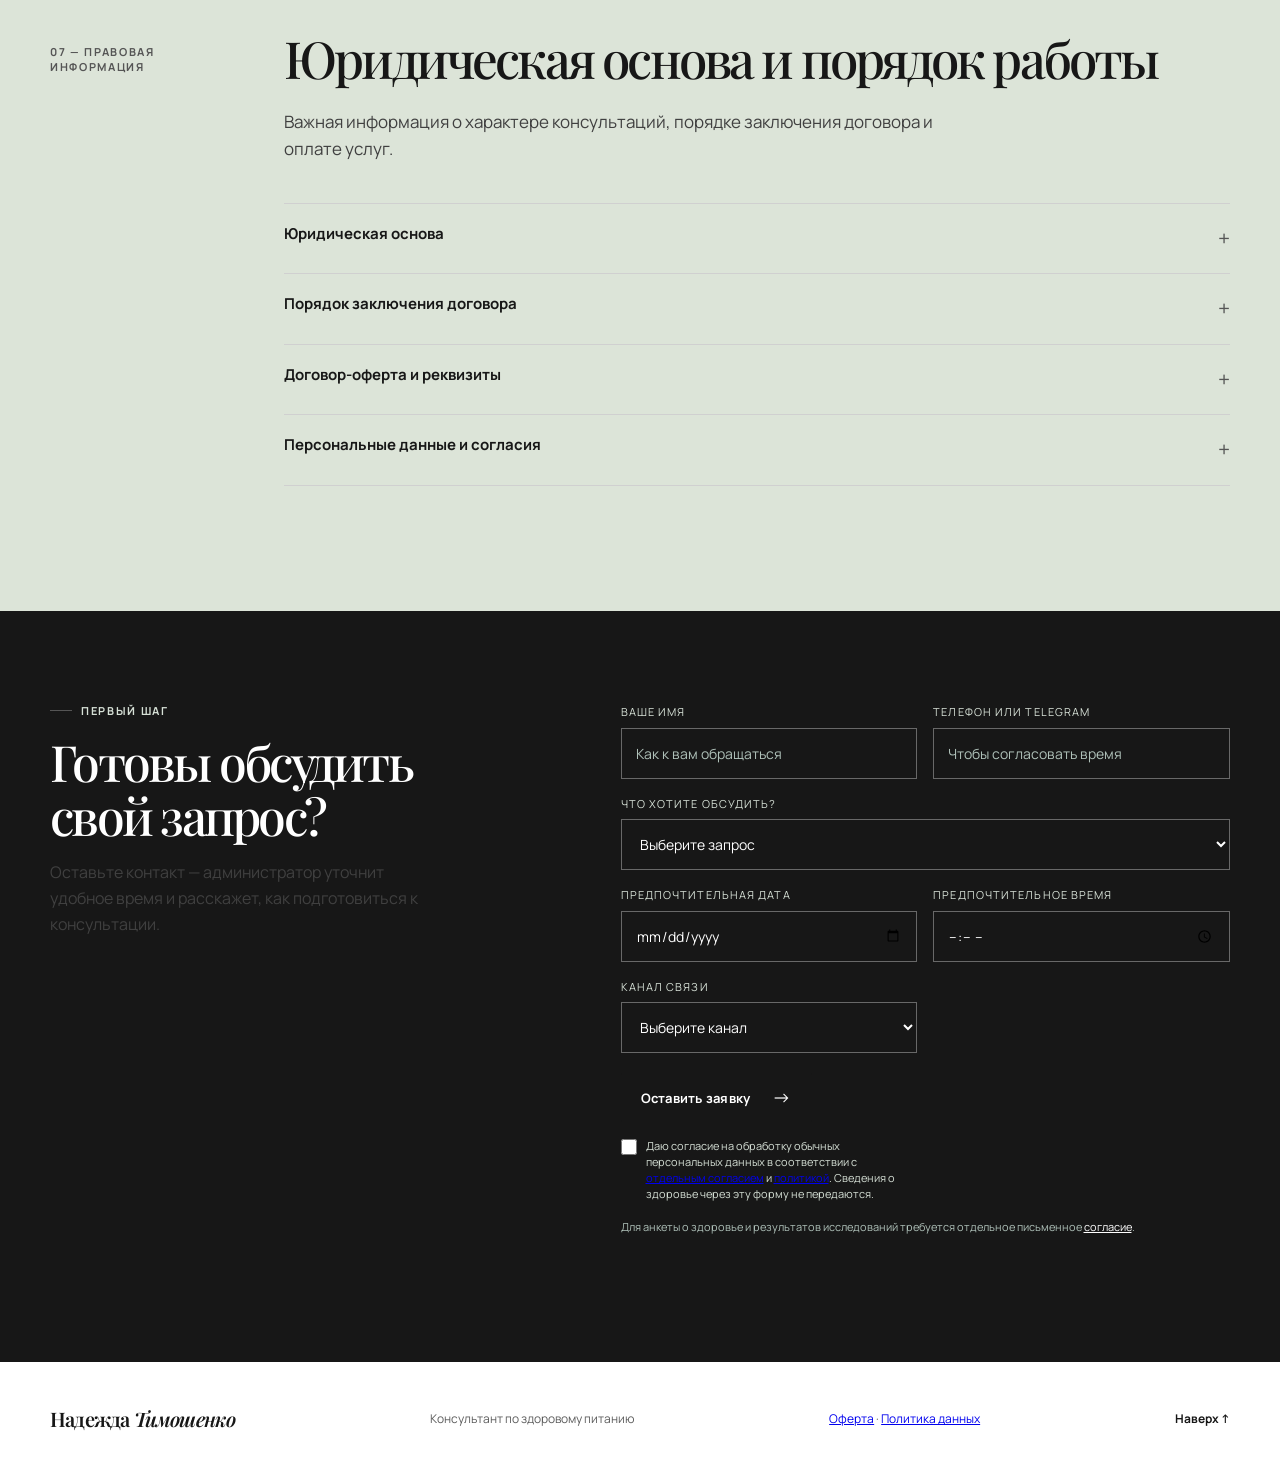
==== commit 2d6d3265: "Match consultation format buttons" ====
--- a/index.html
+++ b/index.html
@@ -318,8 +318,8 @@
               <li>Задать вопросы можно в течение 4х недель с 09:00 до 20:00.</li>
               <li>Повторная консультация через 2–3 месяца включает расшифровку анализов, анализ динамики и симптомов, коррекцию рекомендуемой схемы нутрицевтиков.</li>
             </ul>
-            <a class="text-link dark-link package-choice" href="#contact" data-package="4 консультации с сопровождением — 22 800 ₽"
-              >Выбрать формат <span>→</span></a
+            <a class="button button-secondary package-choice" href="#contact" data-package="4 консультации с сопровождением — 22 800 ₽"
+              >Выбрать формат <b>→</b></a
             >
           </article>
         </div>
